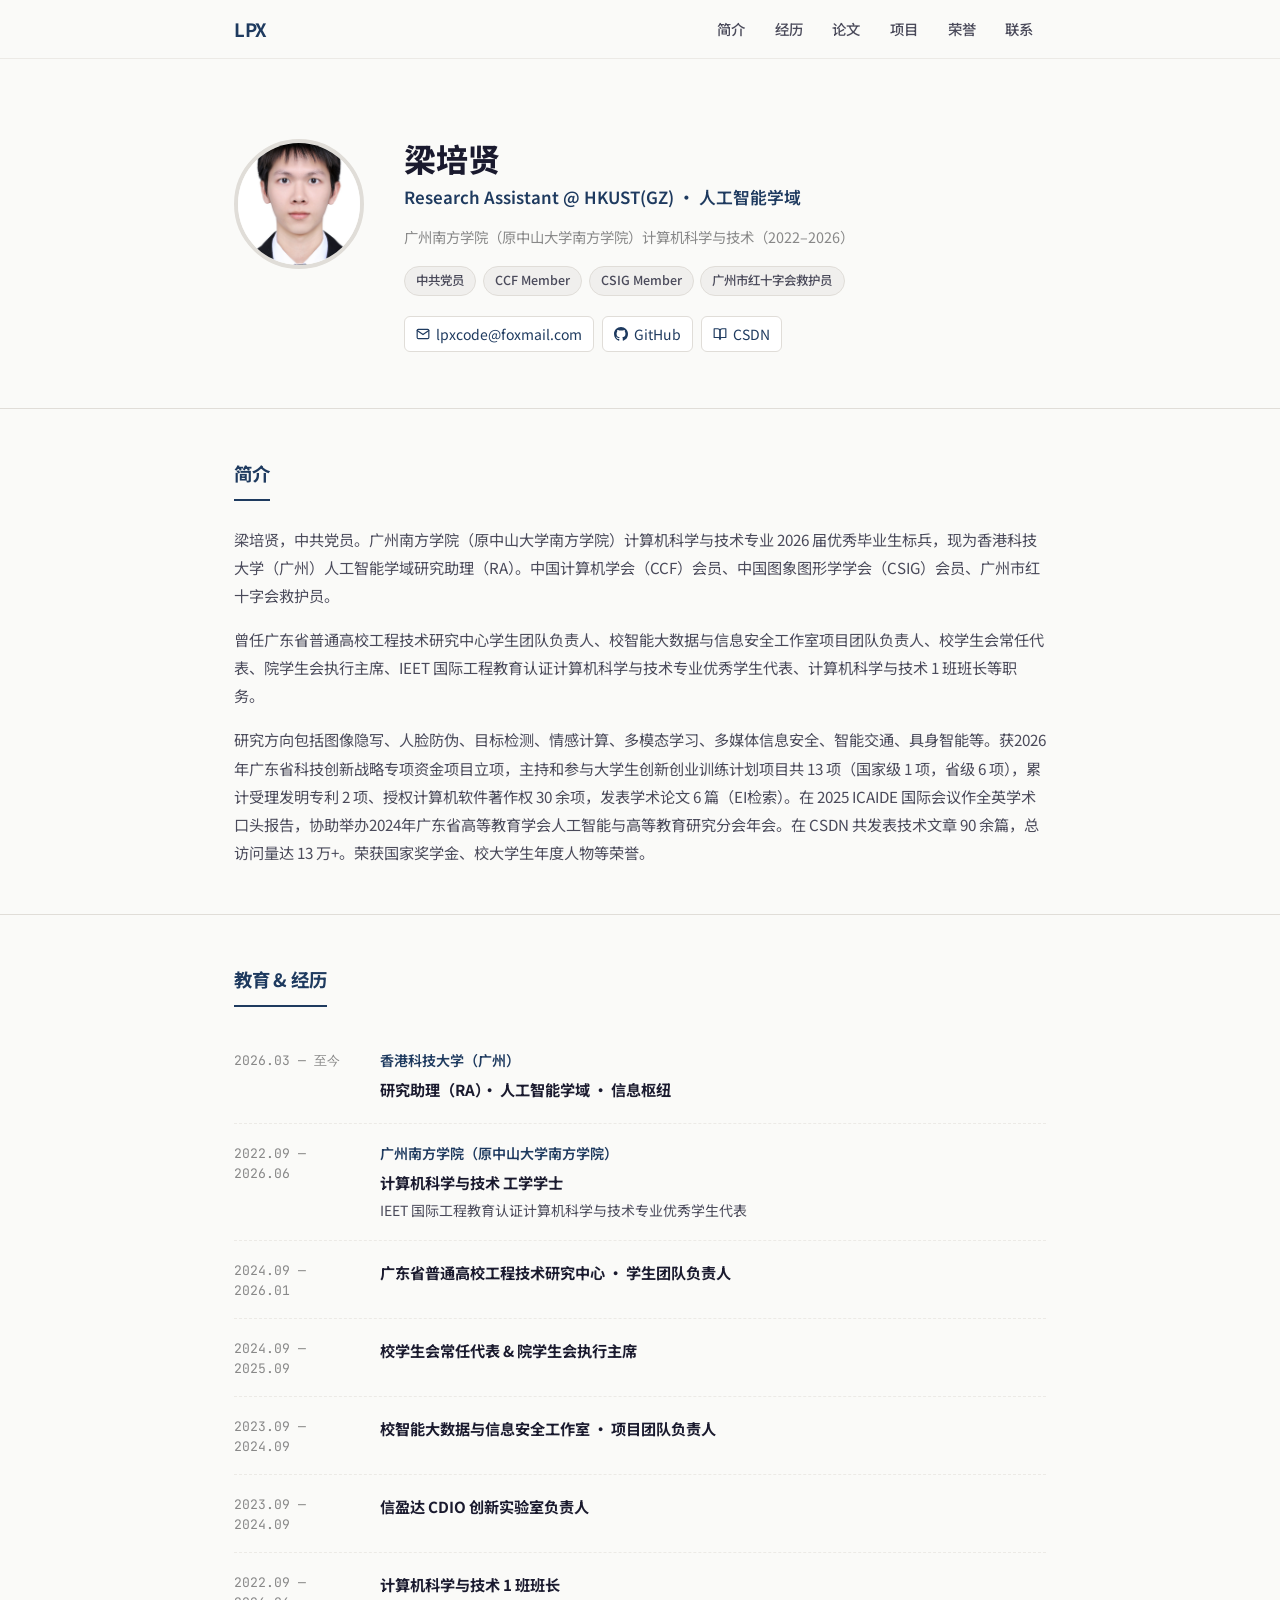
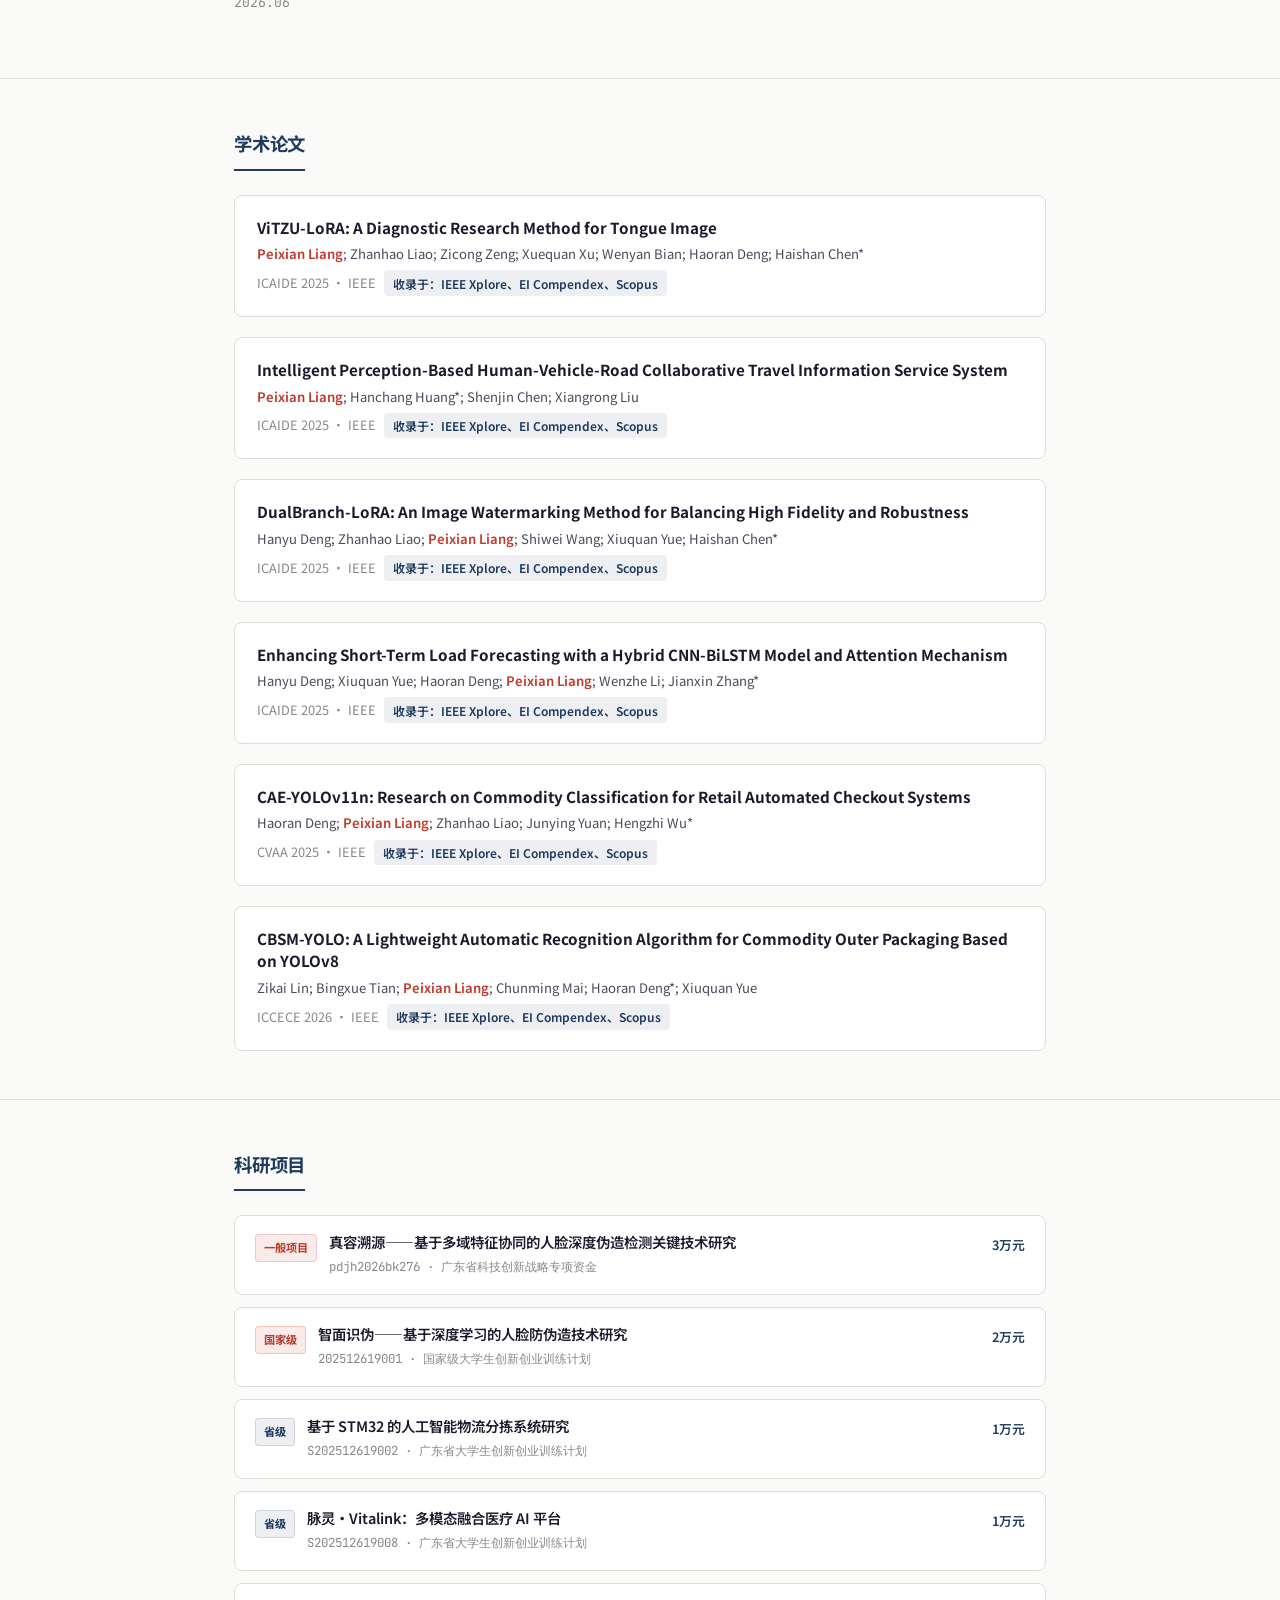
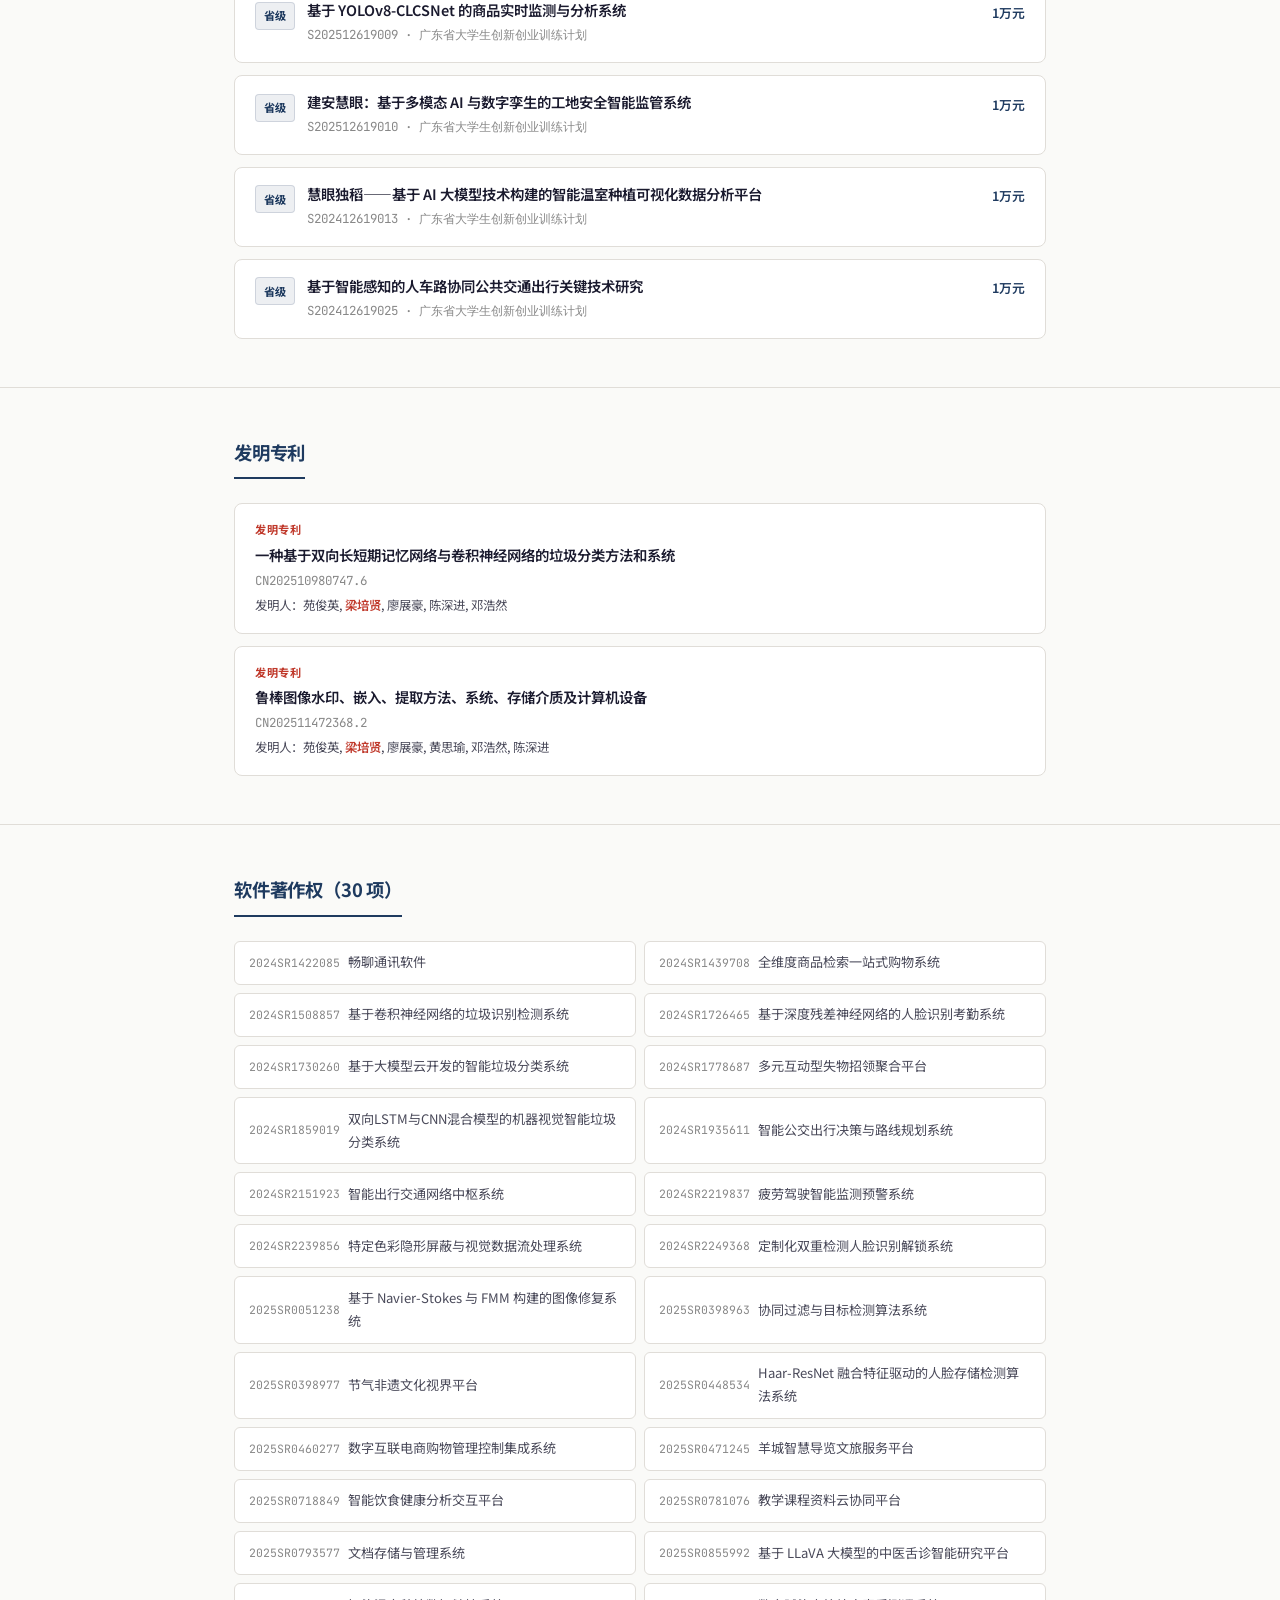
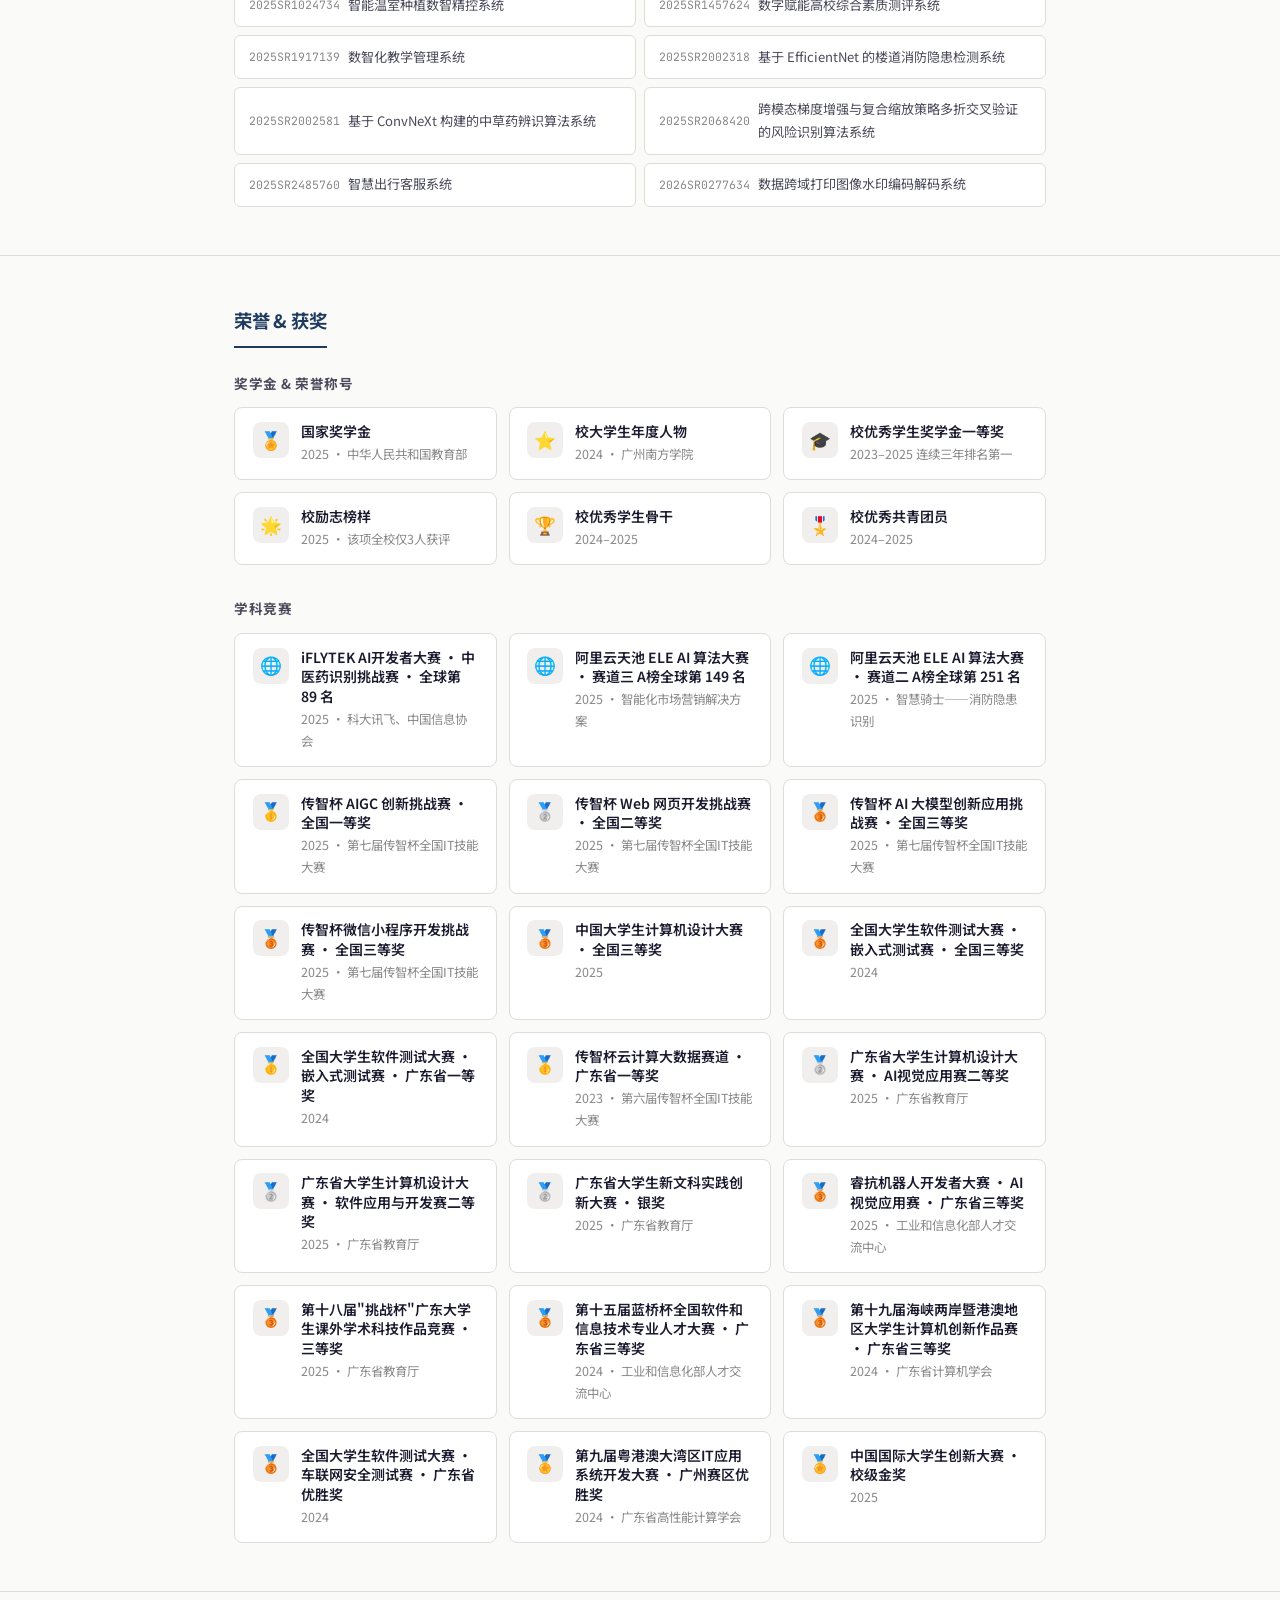
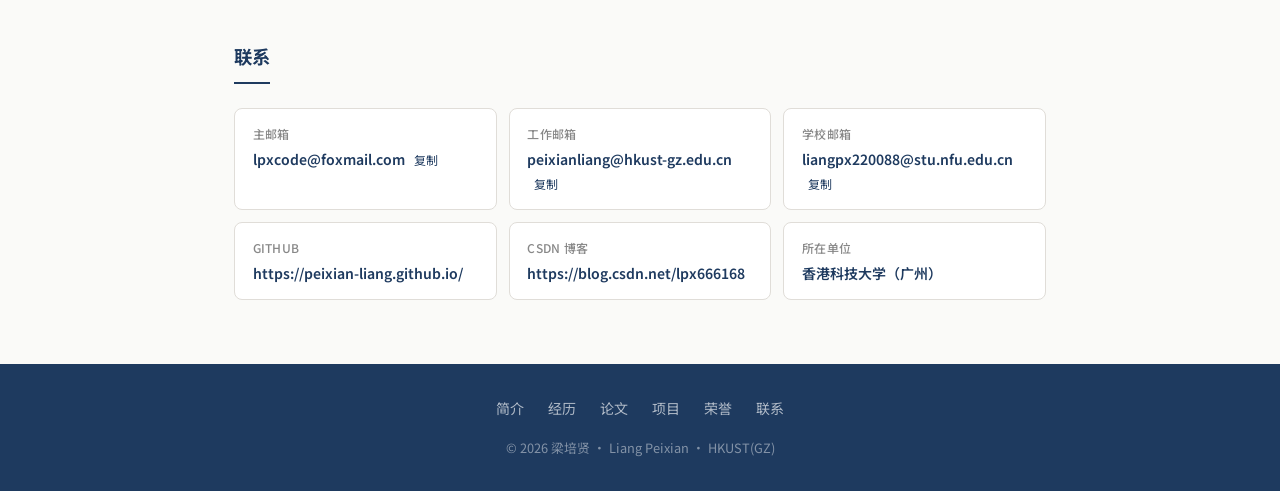
==== index.html @ 30da0b79 "update" ====
<!DOCTYPE html>
<html lang="zh-CN">
<head>
    <meta charset="UTF-8">
    <meta name="viewport" content="width=device-width, initial-scale=1.0">
    <title>梁培贤</title>
    <meta name="description" content="梁培贤的个人主页 - 香港科技大学（广州）研究助理，CCF & CSIG 会员，研究方向包括图像水印、人脸防伪等。">
    <meta name="author" content="梁培贤">

    <link rel="preconnect" href="https://fonts.googleapis.com">
    <link rel="preconnect" href="https://fonts.gstatic.com" crossorigin>
    <link href="https://fonts.googleapis.com/css2?family=JetBrains+Mono:wght@400;500&family=Noto+Sans+SC:wght@400;500;600;700;800&display=swap" rel="stylesheet">

    <link rel="stylesheet" href="css/simple.css">

    <link rel="icon" type="image/svg+xml" href="data:image/svg+xml,<svg xmlns='http://www.w3.org/2000/svg' viewBox='0 0 100 100'><text y='.9em' font-size='90'>📄</text></svg>">
</head>
<body>

    <!-- Navigation -->
    <nav class="nav">
        <div class="nav-inner">
            <a href="#" class="nav-logo">LPX</a>
            <div class="nav-links">
                <a href="#about">简介</a>
                <a href="#experience">经历</a>
                <a href="#publications">论文</a>
                <a href="#projects">项目</a>
                <a href="#awards">荣誉</a>
                <a href="#contact">联系</a>
            </div>
            <button class="nav-toggle" aria-label="菜单" type="button">
                <span></span><span></span><span></span>
            </button>
        </div>
    </nav>

    <!-- Header -->
    <header class="header">
        <div class="container">
            <div class="header-profile">
                <div class="header-avatar">
                    <img src="assets/images/avatar1.jpg" alt="梁培贤" class="avatar-img" onerror="this.style.display='none';this.nextElementSibling.style.display='flex';">
                    <div class="avatar-placeholder" style="display:none;">LPX</div>
                </div>
                <div class="header-info">
                    <h1>梁培贤</h1>
                    <p class="subtitle">Research Assistant @ HKUST(GZ) · 人工智能学域</p>
                    <p class="institution">广州南方学院（原中山大学南方学院）计算机科学与技术（2022–2026）</p>
                    <div class="header-tags">
                        <span class="tag">中共党员</span>
                        <span class="tag">CCF Member</span>
                        <span class="tag">CSIG Member</span>
                        <span class="tag">广州市红十字会救护员</span>
                    </div>
                    <div class="header-links">
                        <a href="mailto:lpxcode@foxmail.com" class="header-link">
                            <svg width="14" height="14" viewBox="0 0 24 24" fill="none" stroke="currentColor" stroke-width="2" stroke-linecap="round" stroke-linejoin="round"><path d="M4 4h16c1.1 0 2 .9 2 2v12c0 1.1-.9 2-2 2H4c-1.1 0-2-.9-2-2V6c0-1.1.9-2 2-2z"/><polyline points="22,6 12,13 2,6"/></svg>
                            lpxcode@foxmail.com
                        </a>
                        <a href="https://peixian-liang.github.io/" target="_blank" rel="noopener" class="header-link">
                            <svg width="14" height="14" viewBox="0 0 24 24" fill="currentColor"><path d="M12 0C5.37 0 0 5.37 0 12c0 5.31 3.435 9.795 8.205 11.385.6.105.825-.255.825-.57 0-.285-.015-1.23-.015-2.235-3.015.555-3.795-.735-4.035-1.41-.135-.345-.72-1.41-1.23-1.695-.42-.225-1.02-.78-.015-.795.945-.015 1.62.87 1.845 1.23 1.08 1.815 2.805 1.305 3.495.99.105-.78.42-1.305.765-1.605-2.67-.3-5.46-1.335-5.46-5.925 0-1.305.465-2.385 1.23-3.225-.12-.3-.54-1.53.12-3.18 0 0 1.005-.315 3.3 1.23.96-.27 1.98-.405 3-.405s2.04.135 3 .405c2.295-1.56 3.3-1.23 3.3-1.23.66 1.65.24 2.88.12 3.18.765.84 1.23 1.905 1.23 3.225 0 4.605-2.805 5.625-5.475 5.925.435.375.81 1.095.81 2.22 0 1.605-.015 2.895-.015 3.3 0 .315.225.69.825.57A12.02 12.02 0 0 0 24 12c0-6.63-5.37-12-12-12z"/></svg>
                            GitHub
                        </a>
                        <a href="https://blog.csdn.net/lpx666168" target="_blank" rel="noopener" class="header-link">
                            <svg width="14" height="14" viewBox="0 0 24 24" fill="none" stroke="currentColor" stroke-width="2" stroke-linecap="round" stroke-linejoin="round"><path d="M2 3h6a4 4 0 0 1 4 4v14a3 3 0 0 0-3-3H2z"/><path d="M22 3h-6a4 4 0 0 0-4 4v14a3 3 0 0 1 3-3h7z"/></svg>
                            CSDN
                        </a>
                    </div>
                </div>
            </div>
        </div>
    </header>

    <main>
        <!-- About -->
        <section class="section" id="about">
            <div class="container">
                <h2 class="section-title">简介</h2>
                <div class="about-text">
                    <p>
                        梁培贤，中共党员。广州南方学院（原中山大学南方学院）计算机科学与技术专业 2026 届优秀毕业生标兵，现为香港科技大学（广州）人工智能学域研究助理（RA）。中国计算机学会（CCF）会员、中国图象图形学学会（CSIG）会员、广州市红十字会救护员。
                    </p>
                    <p>
                        曾任广东省普通高校工程技术研究中心学生团队负责人、校智能大数据与信息安全工作室项目团队负责人、校学生会常任代表、院学生会执行主席、IEET 国际工程教育认证计算机科学与技术专业优秀学生代表、计算机科学与技术 1 班班长等职务。
                    </p>
                    <p>
                        研究方向包括图像隐写、人脸防伪、目标检测、情感计算、多模态学习、多媒体信息安全、智能交通、具身智能等。获2026年广东省科技创新战略专项资金项目立项，主持和参与大学生创新创业训练计划项目共 13 项（国家级 1 项，省级 6 项），累计受理发明专利 2 项、授权计算机软件著作权 30 余项，发表学术论文 6 篇（EI检索）。在 2025 ICAIDE 国际会议作全英学术口头报告，协助举办2024年广东省高等教育学会人工智能与高等教育研究分会年会。在 CSDN 共发表技术文章 90 余篇，总访问量达 13 万+。荣获国家奖学金、校大学生年度人物等荣誉。
                    </p>
                </div>
            </div>
        </section>

        <!-- Education & Experience -->
        <section class="section" id="experience">
            <div class="container">
                <h2 class="section-title">教育 & 经历</h2>
                <div class="exp-list">
                    <div class="exp-item">
                        <div class="exp-date">2026.03 — 至今</div>
                        <div>
                            <div class="exp-org">香港科技大学（广州）</div>
                            <div class="exp-title">研究助理（RA）· 人工智能学域 · 信息枢纽</div>
                        </div>
                    </div>
                    <div class="exp-item">
                        <div class="exp-date">2022.09 — 2026.06</div>
                        <div>
                            <div class="exp-org">广州南方学院（原中山大学南方学院）</div>
                            <div class="exp-title">计算机科学与技术 工学学士</div>
                            <div class="exp-desc">IEET 国际工程教育认证计算机科学与技术专业优秀学生代表</div>
                        </div>
                    </div>
                    <div class="exp-item">
                        <div class="exp-date">2024.09 — 2026.01</div>
                        <div>
                            <div class="exp-title">广东省普通高校工程技术研究中心 · 学生团队负责人</div>
                        </div>
                    </div>
                    <div class="exp-item">
                        <div class="exp-date">2024.09 — 2025.09</div>
                        <div>
                            <div class="exp-title">校学生会常任代表 &amp; 院学生会执行主席</div>
                        </div>
                    </div>
                    <div class="exp-item">
                        <div class="exp-date">2023.09 — 2024.09</div>
                        <div>
                            <div class="exp-title">校智能大数据与信息安全工作室 · 项目团队负责人</div>
                        </div>
                    </div>
                    <div class="exp-item">
                        <div class="exp-date">2023.09 — 2024.09</div>
                        <div>
                            <div class="exp-title">信盈达 CDIO 创新实验室负责人</div>
                        </div>
                    </div>
                    <div class="exp-item">
                        <div class="exp-date">2022.09 — 2026.06</div>
                        <div>
                            <div class="exp-title">计算机科学与技术 1 班班长</div>
                        </div>
                    </div>
                </div>
            </div>
        </section>

        <!-- Publications -->
        <section class="section" id="publications">
            <div class="container">
                <h2 class="section-title">学术论文</h2>
                <div class="pub-list">
                    <div class="pub-item">
                        <div class="pub-title">ViTZU-LoRA: A Diagnostic Research Method for Tongue Image</div>
                        <div class="pub-authors">
                            <span class="me">Peixian Liang</span>; Zhanhao Liao; Zicong Zeng; Xuequan Xu; Wenyan Bian; Haoran Deng; Haishan Chen*
                        </div>
                        <div class="pub-meta">
                            <span class="pub-conf">ICAIDE 2025 · IEEE</span>
                            <span class="pub-badge">收录于：IEEE Xplore、EI Compendex、Scopus</span>
                        </div>
                    </div>
                    <div class="pub-item">
                        <div class="pub-title">Intelligent Perception-Based Human-Vehicle-Road Collaborative Travel Information Service System</div>
                        <div class="pub-authors">
                            <span class="me">Peixian Liang</span>; Hanchang Huang*; Shenjin Chen; Xiangrong Liu
                        </div>
                        <div class="pub-meta">
                            <span class="pub-conf">ICAIDE 2025 · IEEE</span>
                            <span class="pub-badge">收录于：IEEE Xplore、EI Compendex、Scopus</span>
                        </div>
                    </div>
                    <div class="pub-item">
                        <div class="pub-title">DualBranch-LoRA: An Image Watermarking Method for Balancing High Fidelity and Robustness</div>
                        <div class="pub-authors">
                            Hanyu Deng; Zhanhao Liao; <span class="me">Peixian Liang</span>; Shiwei Wang; Xiuquan Yue; Haishan Chen*
                        </div>
                        <div class="pub-meta">
                            <span class="pub-conf">ICAIDE 2025 · IEEE</span>
                            <span class="pub-badge">收录于：IEEE Xplore、EI Compendex、Scopus</span>
                        </div>
                    </div>
                    <div class="pub-item">
                        <div class="pub-title">Enhancing Short-Term Load Forecasting with a Hybrid CNN-BiLSTM Model and Attention Mechanism</div>
                        <div class="pub-authors">
                            Hanyu Deng; Xiuquan Yue; Haoran Deng; <span class="me">Peixian Liang</span>; Wenzhe Li; Jianxin Zhang*
                        </div>
                        <div class="pub-meta">
                            <span class="pub-conf">ICAIDE 2025 · IEEE</span>
                            <span class="pub-badge">收录于：IEEE Xplore、EI Compendex、Scopus</span>
                        </div>
                    </div>
                    <div class="pub-item">
                        <div class="pub-title">CAE-YOLOv11n: Research on Commodity Classification for Retail Automated Checkout Systems</div>
                        <div class="pub-authors">
                            Haoran Deng; <span class="me">Peixian Liang</span>; Zhanhao Liao; Junying Yuan; Hengzhi Wu*
                        </div>
                        <div class="pub-meta">
                            <span class="pub-conf">CVAA 2025 · IEEE</span>
                            <span class="pub-badge">收录于：IEEE Xplore、EI Compendex、Scopus</span>
                        </div>
                    </div>
                    <div class="pub-item">
                        <div class="pub-title">CBSM-YOLO: A Lightweight Automatic Recognition Algorithm for Commodity Outer Packaging Based on YOLOv8</div>
                        <div class="pub-authors">
                            Zikai Lin; Bingxue Tian; <span class="me">Peixian Liang</span>; Chunming Mai; Haoran Deng*; Xiuquan Yue
                        </div>
                        <div class="pub-meta">
                            <span class="pub-conf">ICCECE 2026 · IEEE</span>
                            <span class="pub-badge">收录于：IEEE Xplore、EI Compendex、Scopus</span>
                        </div>
                    </div>
                </div>
            </div>
        </section>

        <!-- Projects -->
        <section class="section" id="projects">
            <div class="container">
                <h2 class="section-title">科研项目</h2>
                <div class="proj-list">
                    <div class="proj-item">
                        <span class="proj-level level-key">一般项目</span>
                        <div>
                            <div class="proj-name">真容溯源——基于多域特征协同的人脸深度伪造检测关键技术研究</div>
                            <div class="proj-id">pdjh2026bk276 · 广东省科技创新战略专项资金</div>
                        </div>
                        <div class="proj-funding">3万元</div>
                    </div>
                    <div class="proj-item">
                        <span class="proj-level level-key">国家级</span>
                        <div>
                            <div class="proj-name">智面识伪——基于深度学习的人脸防伪造技术研究</div>
                            <div class="proj-id">202512619001 · 国家级大学生创新创业训练计划</div>
                        </div>
                        <div class="proj-funding">2万元</div>
                    </div>
                    <div class="proj-item">
                        <span class="proj-level level-provincial">省级</span>
                        <div>
                            <div class="proj-name">基于 STM32 的人工智能物流分拣系统研究</div>
                            <div class="proj-id">S202512619002 · 广东省大学生创新创业训练计划</div>
                        </div>
                        <div class="proj-funding">1万元</div>
                    </div>
                    <div class="proj-item">
                        <span class="proj-level level-provincial">省级</span>
                        <div>
                            <div class="proj-name">脉灵・Vitalink：多模态融合医疗 AI 平台</div>
                            <div class="proj-id">S202512619008 · 广东省大学生创新创业训练计划</div>
                        </div>
                        <div class="proj-funding">1万元</div>
                    </div>
                    <div class="proj-item">
                        <span class="proj-level level-provincial">省级</span>
                        <div>
                            <div class="proj-name">基于 YOLOv8-CLCSNet 的商品实时监测与分析系统</div>
                            <div class="proj-id">S202512619009 · 广东省大学生创新创业训练计划</div>
                        </div>
                        <div class="proj-funding">1万元</div>
                    </div>
                    <div class="proj-item">
                        <span class="proj-level level-provincial">省级</span>
                        <div>
                            <div class="proj-name">建安慧眼：基于多模态 AI 与数字孪生的工地安全智能监管系统</div>
                            <div class="proj-id">S202512619010 · 广东省大学生创新创业训练计划</div>
                        </div>
                        <div class="proj-funding">1万元</div>
                    </div>
                    <div class="proj-item">
                        <span class="proj-level level-provincial">省级</span>
                        <div>
                            <div class="proj-name">慧眼独稻——基于 AI 大模型技术构建的智能温室种植可视化数据分析平台</div>
                            <div class="proj-id">S202412619013 · 广东省大学生创新创业训练计划</div>
                        </div>
                        <div class="proj-funding">1万元</div>
                    </div>
                    <div class="proj-item">
                        <span class="proj-level level-provincial">省级</span>
                        <div>
                            <div class="proj-name">基于智能感知的人车路协同公共交通出行关键技术研究</div>
                            <div class="proj-id">S202412619025 · 广东省大学生创新创业训练计划</div>
                        </div>
                        <div class="proj-funding">1万元</div>
                    </div>
                </div>
            </div>
        </section>

        <!-- Patents -->
        <section class="section" id="patents">
            <div class="container">
                <h2 class="section-title">发明专利</h2>
                <div class="patent-list">
                    <div class="patent-item">
                        <div class="patent-type">发明专利</div>
                        <div class="patent-name">一种基于双向长短期记忆网络与卷积神经网络的垃圾分类方法和系统</div>
                        <div class="patent-num">CN202510980747.6</div>
                        <div class="patent-authors">发明人：苑俊英, <span class="author-self">梁培贤</span>, 廖展豪, 陈深进, 邓浩然</div>
                    </div>
                    <div class="patent-item">
                        <div class="patent-type">发明专利</div>
                        <div class="patent-name">鲁棒图像水印、嵌入、提取方法、系统、存储介质及计算机设备</div>
                        <div class="patent-num">CN202511472368.2</div>
                        <div class="patent-authors">发明人：苑俊英, <span class="author-self">梁培贤</span>, 廖展豪, 黄思瑜, 邓浩然, 陈深进</div>
                    </div>
                </div>
            </div>
        </section>

        <!-- Software Copyrights -->
        <section class="section" id="softwares">
            <div class="container">
                <h2 class="section-title">软件著作权（30 项）</h2>
                <div class="soft-list">
                    <div class="soft-item"><span class="soft-num">2024SR1422085</span>畅聊通讯软件</div>
                    <div class="soft-item"><span class="soft-num">2024SR1439708</span>全维度商品检索一站式购物系统</div>
                    <div class="soft-item"><span class="soft-num">2024SR1508857</span>基于卷积神经网络的垃圾识别检测系统</div>
                    <div class="soft-item"><span class="soft-num">2024SR1726465</span>基于深度残差神经网络的人脸识别考勤系统</div>
                    <div class="soft-item"><span class="soft-num">2024SR1730260</span>基于大模型云开发的智能垃圾分类系统</div>
                    <div class="soft-item"><span class="soft-num">2024SR1778687</span>多元互动型失物招领聚合平台</div>
                    <div class="soft-item"><span class="soft-num">2024SR1859019</span>双向LSTM与CNN混合模型的机器视觉智能垃圾分类系统</div>
                    <div class="soft-item"><span class="soft-num">2024SR1935611</span>智能公交出行决策与路线规划系统</div>
                    <div class="soft-item"><span class="soft-num">2024SR2151923</span>智能出行交通网络中枢系统</div>
                    <div class="soft-item"><span class="soft-num">2024SR2219837</span>疲劳驾驶智能监测预警系统</div>
                    <div class="soft-item"><span class="soft-num">2024SR2239856</span>特定色彩隐形屏蔽与视觉数据流处理系统</div>
                    <div class="soft-item"><span class="soft-num">2024SR2249368</span>定制化双重检测人脸识别解锁系统</div>
                    <div class="soft-item"><span class="soft-num">2025SR0051238</span>基于 Navier-Stokes 与 FMM 构建的图像修复系统</div>
                    <div class="soft-item"><span class="soft-num">2025SR0398963</span>协同过滤与目标检测算法系统</div>
                    <div class="soft-item"><span class="soft-num">2025SR0398977</span>节气非遗文化视界平台</div>
                    <div class="soft-item"><span class="soft-num">2025SR0448534</span>Haar-ResNet 融合特征驱动的人脸存储检测算法系统</div>
                    <div class="soft-item"><span class="soft-num">2025SR0460277</span>数字互联电商购物管理控制集成系统</div>
                    <div class="soft-item"><span class="soft-num">2025SR0471245</span>羊城智慧导览文旅服务平台</div>
                    <div class="soft-item"><span class="soft-num">2025SR0718849</span>智能饮食健康分析交互平台</div>
                    <div class="soft-item"><span class="soft-num">2025SR0781076</span>教学课程资料云协同平台</div>
                    <div class="soft-item"><span class="soft-num">2025SR0793577</span>文档存储与管理系统</div>
                    <div class="soft-item"><span class="soft-num">2025SR0855992</span>基于 LLaVA 大模型的中医舌诊智能研究平台</div>
                    <div class="soft-item"><span class="soft-num">2025SR1024734</span>智能温室种植数智精控系统</div>
                    <div class="soft-item"><span class="soft-num">2025SR1457624</span>数字赋能高校综合素质测评系统</div>
                    <div class="soft-item"><span class="soft-num">2025SR1917139</span>数智化教学管理系统</div>
                    <div class="soft-item"><span class="soft-num">2025SR2002318</span>基于 EfficientNet 的楼道消防隐患检测系统</div>
                    <div class="soft-item"><span class="soft-num">2025SR2002581</span>基于 ConvNeXt 构建的中草药辨识算法系统</div>
                    <div class="soft-item"><span class="soft-num">2025SR2068420</span>跨模态梯度增强与复合缩放策略多折交叉验证的风险识别算法系统</div>
                    <div class="soft-item"><span class="soft-num">2025SR2485760</span>智慧出行客服系统</div>
                    <div class="soft-item"><span class="soft-num">2026SR0277634</span>数据跨域打印图像水印编码解码系统</div>
                </div>
            </div>
        </section>

        <!-- Awards -->
        <section class="section" id="awards">
            <div class="container">
                <h2 class="section-title">荣誉 &amp; 获奖</h2>

                <!-- Scholarships -->
                <div style="margin-bottom: 2rem;">
                    <div style="font-size: 0.85rem; font-weight: 700; color: var(--text-secondary); margin-bottom: 0.75rem; text-transform: uppercase; letter-spacing: 0.5px;">奖学金 &amp; 荣誉称号</div>
                    <div class="awards-grid">
                        <div class="award-item">
                            <div class="award-icon">🏅</div>
                            <div>
                                <div class="award-name">国家奖学金</div>
                                <div class="award-org">2025 · 中华人民共和国教育部</div>
                            </div>
                        </div>
                        <div class="award-item">
                            <div class="award-icon">⭐</div>
                            <div>
                                <div class="award-name">校大学生年度人物</div>
                                <div class="award-org">2024 · 广州南方学院</div>
                            </div>
                        </div>
                        <div class="award-item">
                            <div class="award-icon">🎓</div>
                            <div>
                                <div class="award-name">校优秀学生奖学金一等奖</div>
                                <div class="award-org">2023–2025 连续三年排名第一</div>
                            </div>
                        </div>
                        <div class="award-item">
                            <div class="award-icon">🌟</div>
                            <div>
                                <div class="award-name">校励志榜样</div>
                                <div class="award-org">2025 · 该项全校仅3人获评</div>
                            </div>
                        </div>
                        <div class="award-item">
                            <div class="award-icon">🏆</div>
                            <div>
                                <div class="award-name">校优秀学生骨干</div>
                                <div class="award-org">2024–2025</div>
                            </div>
                        </div>
                        <div class="award-item">
                            <div class="award-icon">🎖️</div>
                            <div>
                                <div class="award-name">校优秀共青团员</div>
                                <div class="award-org">2024–2025</div>
                            </div>
                        </div>
                    </div>
                </div>

                <!-- Competition Awards -->
                <div>
                    <div style="font-size: 0.85rem; font-weight: 700; color: var(--text-secondary); margin-bottom: 0.75rem; text-transform: uppercase; letter-spacing: 0.5px;">学科竞赛</div>
                    <div class="awards-grid">
                        <!-- 全球 / 国际 -->
                        <div class="award-item">
                            <div class="award-icon">🌐</div>
                            <div>
                                <div class="award-name">iFLYTEK AI开发者大赛 · 中医药识别挑战赛 · 全球第 89 名</div>
                                <div class="award-org">2025 · 科大讯飞、中国信息协会</div>
                            </div>
                        </div>
                        <div class="award-item">
                            <div class="award-icon">🌐</div>
                            <div>
                                <div class="award-name">阿里云天池 ELE AI 算法大赛 · 赛道三 A榜全球第 149 名</div>
                                <div class="award-org">2025 · 智能化市场营销解决方案</div>
                            </div>
                        </div>
                        <div class="award-item">
                            <div class="award-icon">🌐</div>
                            <div>
                                <div class="award-name">阿里云天池 ELE AI 算法大赛 · 赛道二 A榜全球第 251 名</div>
                                <div class="award-org">2025 · 智慧骑士——消防隐患识别</div>
                            </div>
                        </div>
                        <!-- 全国 -->
                        <div class="award-item">
                            <div class="award-icon">🥇</div>
                            <div>
                                <div class="award-name">传智杯 AIGC 创新挑战赛 · 全国一等奖</div>
                                <div class="award-org">2025 · 第七届传智杯全国IT技能大赛</div>
                            </div>
                        </div>
                        <div class="award-item">
                            <div class="award-icon">🥈</div>
                            <div>
                                <div class="award-name">传智杯 Web 网页开发挑战赛 · 全国二等奖</div>
                                <div class="award-org">2025 · 第七届传智杯全国IT技能大赛</div>
                            </div>
                        </div>
                        <div class="award-item">
                            <div class="award-icon">🥉</div>
                            <div>
                                <div class="award-name">传智杯 AI 大模型创新应用挑战赛 · 全国三等奖</div>
                                <div class="award-org">2025 · 第七届传智杯全国IT技能大赛</div>
                            </div>
                        </div>
                        <div class="award-item">
                            <div class="award-icon">🥉</div>
                            <div>
                                <div class="award-name">传智杯微信小程序开发挑战赛 · 全国三等奖</div>
                                <div class="award-org">2025 · 第七届传智杯全国IT技能大赛</div>
                            </div>
                        </div>
                        <div class="award-item">
                            <div class="award-icon">🥉</div>
                            <div>
                                <div class="award-name">中国大学生计算机设计大赛 · 全国三等奖</div>
                                <div class="award-org">2025</div>
                            </div>
                        </div>
                        <div class="award-item">
                            <div class="award-icon">🥉</div>
                            <div>
                                <div class="award-name">全国大学生软件测试大赛 · 嵌入式测试赛 · 全国三等奖</div>
                                <div class="award-org">2024</div>
                            </div>
                        </div>
                        <!-- 广东省 -->
                        <div class="award-item">
                            <div class="award-icon">🥇</div>
                            <div>
                                <div class="award-name">全国大学生软件测试大赛 · 嵌入式测试赛 · 广东省一等奖</div>
                                <div class="award-org">2024</div>
                            </div>
                        </div>
                        <div class="award-item">
                            <div class="award-icon">🥇</div>
                            <div>
                                <div class="award-name">传智杯云计算大数据赛道 · 广东省一等奖</div>
                                <div class="award-org">2023 · 第六届传智杯全国IT技能大赛</div>
                            </div>
                        </div>
                        <div class="award-item">
                            <div class="award-icon">🥈</div>
                            <div>
                                <div class="award-name">广东省大学生计算机设计大赛 · AI视觉应用赛二等奖</div>
                                <div class="award-org">2025 · 广东省教育厅</div>
                            </div>
                        </div>
                        <div class="award-item">
                            <div class="award-icon">🥈</div>
                            <div>
                                <div class="award-name">广东省大学生计算机设计大赛 · 软件应用与开发赛二等奖</div>
                                <div class="award-org">2025 · 广东省教育厅</div>
                            </div>
                        </div>
                        <div class="award-item">
                            <div class="award-icon">🥈</div>
                            <div>
                                <div class="award-name">广东省大学生新文科实践创新大赛 · 银奖</div>
                                <div class="award-org">2025 · 广东省教育厅</div>
                            </div>
                        </div>
                        <div class="award-item">
                            <div class="award-icon">🥉</div>
                            <div>
                                <div class="award-name">睿抗机器人开发者大赛 · AI视觉应用赛 · 广东省三等奖</div>
                                <div class="award-org">2025 · 工业和信息化部人才交流中心</div>
                            </div>
                        </div>
                        <div class="award-item">
                            <div class="award-icon">🥉</div>
                            <div>
                                <div class="award-name">第十八届"挑战杯"广东大学生课外学术科技作品竞赛 · 三等奖</div>
                                <div class="award-org">2025 · 广东省教育厅</div>
                            </div>
                        </div>
                        
                        <div class="award-item">
                            <div class="award-icon">🥉</div>
                            <div>
                                <div class="award-name">第十五届蓝桥杯全国软件和信息技术专业人才大赛 · 广东省三等奖</div>
                                <div class="award-org">2024 · 工业和信息化部人才交流中心</div>
                            </div>
                        </div>
                        <div class="award-item">
                            <div class="award-icon">🥉</div>
                            <div>
                                <div class="award-name">第十九届海峡两岸暨港澳地区大学生计算机创新作品赛 · 广东省三等奖</div>
                                <div class="award-org">2024 · 广东省计算机学会</div>
                            </div>
                        </div>
                        <div class="award-item">
                            <div class="award-icon">🥉</div>
                            <div>
                                <div class="award-name">全国大学生软件测试大赛 · 车联网安全测试赛 · 广东省优胜奖</div>
                                <div class="award-org">2024</div>
                            </div>
                        </div>
                        <div class="award-item">
                            <div class="award-icon">🏅</div>
                            <div>
                                <div class="award-name">第九届粤港澳大湾区IT应用系统开发大赛 · 广州赛区优胜奖</div>
                                <div class="award-org">2024 · 广东省高性能计算学会</div>
                            </div>
                        </div>
                        <div class="award-item">
                            <div class="award-icon">🏅</div>
                            <div>
                                <div class="award-name">中国国际大学生创新大赛 · 校级金奖</div>
                                <div class="award-org">2025</div>
                            </div>
                        </div>
                    </div>
                </div>
            </div>
        </section>

        <!-- Contact -->
        <section class="section" id="contact">
            <div class="container">
                <h2 class="section-title">联系</h2>
                <div class="contact-grid">
                    <div class="contact-item">
                        <div class="contact-label">主邮箱</div>
                        <div class="contact-value">
                            <a href="mailto:lpxcode@foxmail.com">lpxcode@foxmail.com</a>
                            <button class="copy-btn" onclick="copyEmail('lpxcode@foxmail.com')" type="button" style="background:none;border:none;cursor:pointer;color:var(--primary);font-size:0.75rem;margin-left:0.4rem;font-family:var(--font-sans);">复制</button>
                        </div>
                    </div>
                    <div class="contact-item">
                        <div class="contact-label">工作邮箱</div>
                        <div class="contact-value">
                            <a href="mailto:peixianliang@hkust-gz.edu.cn">peixianliang@hkust-gz.edu.cn</a>
                            <button class="copy-btn" onclick="copyEmail('peixianliang@hkust-gz.edu.cn')" type="button" style="background:none;border:none;cursor:pointer;color:var(--primary);font-size:0.75rem;margin-left:0.4rem;font-family:var(--font-sans);">复制</button>
                        </div>
                    </div>
                    <div class="contact-item">
                        <div class="contact-label">学校邮箱</div>
                        <div class="contact-value">
                            <a href="mailto:liangpx220088@stu.nfu.edu.cn">liangpx220088@stu.nfu.edu.cn</a>
                            <button class="copy-btn" onclick="copyEmail('liangpx220088@stu.nfu.edu.cn')" type="button" style="background:none;border:none;cursor:pointer;color:var(--primary);font-size:0.75rem;margin-left:0.4rem;font-family:var(--font-sans);">复制</button>
                        </div>
                    </div>
                    <div class="contact-item">
                        <div class="contact-label">GitHub</div>
                        <div class="contact-value">
                            <a href="https://peixian-liang.github.io/" target="_blank" rel="noopener">https://peixian-liang.github.io/</a>
                        </div>
                    </div>
                    <div class="contact-item">
                        <div class="contact-label">CSDN 博客</div>
                        <div class="contact-value">
                            <a href="https://blog.csdn.net/lpx666168" target="_blank" rel="noopener">https://blog.csdn.net/lpx666168</a>
                        </div>
                    </div>
                    <div class="contact-item">
                        <div class="contact-label">所在单位</div>
                        <div class="contact-value">香港科技大学（广州）</div>
                    </div>
                </div>
            </div>
        </section>
    </main>

    <!-- Footer -->
    <footer class="footer">
        <div class="footer-inner">
            <div class="footer-links">
                <a href="#about">简介</a>
                <a href="#experience">经历</a>
                <a href="#publications">论文</a>
                <a href="#projects">项目</a>
                <a href="#awards">荣誉</a>
                <a href="#contact">联系</a>
            </div>
            <p class="footer-text">
                &copy; 2026 梁培贤 · Liang Peixian · HKUST(GZ)
            </p>
        </div>
    </footer>

    <!-- Scroll to Top -->
    <button class="scroll-top" aria-label="回到顶部" type="button">
        <svg width="18" height="18" viewBox="0 0 24 24" fill="none" stroke="currentColor" stroke-width="2.5" stroke-linecap="round" stroke-linejoin="round"><polyline points="18 15 12 9 6 15"/></svg>
    </button>

    <script src="js/simple.js"></script>
</body>
</html>
---- css/simple.css ----
/* ================================================
   简洁版个人主页样式
   Simple & Clean Academic Portfolio Style
   ================================================ */

/* === Variables === */
:root {
    --bg: #fafaf8;
    --bg-alt: #f0efed;
    --bg-card: #ffffff;
    --primary: #1e3a5f;
    --primary-light: #2a5080;
    --accent: #c0392b;
    --text: #1a1a2e;
    --text-secondary: #4a4a5a;
    --text-muted: #888;
    --border: #e0ddd8;
    --border-light: #eceae6;
    --shadow: 0 2px 8px rgba(0, 0, 0, 0.06);
    --shadow-hover: 0 4px 16px rgba(0, 0, 0, 0.10);
    --radius: 8px;
    --radius-lg: 14px;
    --font-sans: 'LXGW WenKai', 'PingFang SC', 'Microsoft YaHei', 'Noto Sans SC', -apple-system, BlinkMacSystemFont, sans-serif;
    --font-mono: 'JetBrains Mono', 'Fira Code', 'Consolas', monospace;
}

/* === Reset === */
*, *::before, *::after {
    margin: 0;
    padding: 0;
    box-sizing: border-box;
}

html {
    scroll-behavior: smooth;
    scrollbar-width: thin;
    scrollbar-color: var(--primary) var(--bg-alt);
}
html::-webkit-scrollbar { width: 6px; }
html::-webkit-scrollbar-track { background: var(--bg-alt); }
html::-webkit-scrollbar-thumb { background: var(--primary); border-radius: 3px; }

body {
    font-family: var(--font-sans);
    background: var(--bg);
    color: var(--text);
    line-height: 1.75;
    font-size: 16px;
}

a {
    color: var(--primary);
    text-decoration: none;
    transition: color 0.2s;
}
a:hover { color: var(--accent); }

img { max-width: 100%; display: block; }

ul, ol { list-style: none; }

/* === Layout === */
.container {
    max-width: 860px;
    margin: 0 auto;
    padding: 0 1.5rem;
}

/* === Navigation === */
.nav {
    position: sticky;
    top: 0;
    z-index: 100;
    background: rgba(250, 250, 248, 0.92);
    backdrop-filter: blur(12px);
    -webkit-backdrop-filter: blur(12px);
    border-bottom: 1px solid var(--border-light);
}

.nav-inner {
    max-width: 860px;
    margin: 0 auto;
    padding: 0 1.5rem;
    height: 58px;
    display: flex;
    align-items: center;
    justify-content: space-between;
}

.nav-logo {
    font-size: 1.15rem;
    font-weight: 700;
    color: var(--primary);
    letter-spacing: -0.3px;
}

.nav-links {
    display: flex;
    gap: 0.25rem;
}

.nav-links a {
    color: var(--text-secondary);
    font-size: 0.9rem;
    font-weight: 500;
    padding: 0.4rem 0.8rem;
    border-radius: 6px;
    transition: all 0.2s;
}

.nav-links a:hover {
    color: var(--primary);
    background: var(--bg-alt);
}

.nav-links a.active {
    color: var(--primary);
    background: var(--bg-alt);
}

.nav-toggle { display: none; }

/* === Header / Hero === */
.header {
    padding: 5rem 0 3.5rem;
    border-bottom: 1px solid var(--border);
}

.header-profile {
    display: flex;
    gap: 2.5rem;
    align-items: flex-start;
}

.header-avatar {
    flex-shrink: 0;
}

.avatar-img {
    width: 130px;
    height: 130px;
    border-radius: 50%;
    object-fit: cover;
    border: 4px solid var(--border);
    background: var(--bg-alt);
}

.avatar-placeholder {
    width: 130px;
    height: 130px;
    border-radius: 50%;
    background: var(--primary);
    color: #fff;
    display: flex;
    align-items: center;
    justify-content: center;
    font-size: 2.5rem;
    font-weight: 700;
    letter-spacing: 2px;
}

.header-info h1 {
    font-size: 2rem;
    font-weight: 800;
    color: var(--text);
    line-height: 1.2;
    margin-bottom: 0.35rem;
}

.header-info .subtitle {
    font-size: 1.05rem;
    color: var(--primary);
    font-weight: 600;
    margin-bottom: 0.75rem;
}

.header-info .institution {
    font-size: 0.9rem;
    color: var(--text-muted);
    margin-bottom: 1rem;
}

.header-tags {
    display: flex;
    flex-wrap: wrap;
    gap: 0.4rem;
    margin-bottom: 1.25rem;
}

.tag {
    padding: 0.2rem 0.7rem;
    border-radius: 50px;
    font-size: 0.78rem;
    font-weight: 500;
    background: var(--bg-alt);
    color: var(--text-secondary);
    border: 1px solid var(--border);
}

.header-links {
    display: flex;
    flex-wrap: wrap;
    gap: 0.5rem;
    align-items: center;
}

.header-link {
    display: inline-flex;
    align-items: center;
    gap: 0.35rem;
    font-size: 0.875rem;
    color: var(--primary);
    padding: 0.3rem 0.7rem;
    border-radius: 6px;
    border: 1px solid var(--border);
    background: var(--bg-card);
    transition: all 0.2s;
    white-space: nowrap;
}

.header-link:hover {
    border-color: var(--primary);
    background: var(--primary);
    color: #fff;
}

/* === Section === */
.section {
    padding: 3rem 0;
    border-bottom: 1px solid var(--border);
}

.section:last-child { border-bottom: none; }

.section-title {
    font-size: 1.15rem;
    font-weight: 700;
    color: var(--primary);
    margin-bottom: 1.5rem;
    padding-bottom: 0.6rem;
    border-bottom: 2px solid var(--primary);
    display: inline-block;
    letter-spacing: -0.2px;
}

/* === About Text === */
.about-text {
    font-size: 0.95rem;
    color: var(--text-secondary);
    line-height: 1.85;
}

.about-text p + p { margin-top: 1rem; }

/* === Education & Experience Timeline === */
.exp-list { display: flex; flex-direction: column; gap: 0; }

.exp-item {
    display: grid;
    grid-template-columns: 130px 1fr;
    gap: 1rem;
    padding: 1.1rem 0;
    border-bottom: 1px dashed var(--border-light);
}

.exp-item:last-child { border-bottom: none; }

.exp-date {
    font-size: 0.82rem;
    color: var(--text-muted);
    font-family: var(--font-mono);
    padding-top: 0.15rem;
    line-height: 1.5;
}

.exp-title {
    font-size: 0.95rem;
    font-weight: 700;
    color: var(--text);
    margin-bottom: 0.15rem;
}

.exp-org {
    font-size: 0.88rem;
    color: var(--primary);
    font-weight: 600;
    margin-bottom: 0.2rem;
}

.exp-desc {
    font-size: 0.875rem;
    color: var(--text-secondary);
}

/* === Skills === */
.skills-grid {
    display: grid;
    grid-template-columns: repeat(auto-fit, minmax(200px, 1fr));
    gap: 1rem;
}

.skill-group h3 {
    font-size: 0.88rem;
    font-weight: 700;
    color: var(--text);
    margin-bottom: 0.5rem;
}

.skill-tags {
    display: flex;
    flex-wrap: wrap;
    gap: 0.35rem;
}

.skill-tag {
    padding: 0.2rem 0.65rem;
    background: var(--bg-card);
    border: 1px solid var(--border);
    border-radius: 5px;
    font-size: 0.8rem;
    color: var(--text-secondary);
    transition: all 0.2s;
}

.skill-tag:hover {
    border-color: var(--primary);
    color: var(--primary);
    background: var(--bg-alt);
}

/* === Publications === */
.pub-list { display: flex; flex-direction: column; gap: 1.25rem; }

.pub-item {
    background: var(--bg-card);
    border: 1px solid var(--border);
    border-radius: var(--radius);
    padding: 1.25rem 1.4rem;
    transition: all 0.2s;
}

.pub-item:hover {
    box-shadow: var(--shadow-hover);
    border-color: var(--primary-light);
}

.pub-title {
    font-size: 0.95rem;
    font-weight: 700;
    color: var(--text);
    line-height: 1.45;
    margin-bottom: 0.4rem;
}

.pub-authors {
    font-size: 0.82rem;
    color: var(--text-secondary);
    margin-bottom: 0.4rem;
    line-height: 1.5;
}

.pub-authors .me {
    color: var(--accent);
    font-weight: 600;
}

.pub-meta {
    display: flex;
    flex-wrap: wrap;
    gap: 0.5rem;
    align-items: center;
}

.pub-conf {
    font-size: 0.8rem;
    color: var(--text-muted);
}

.pub-badge {
    padding: 0.15rem 0.55rem;
    background: rgba(30, 58, 95, 0.08);
    color: var(--primary);
    border-radius: 4px;
    font-size: 0.75rem;
    font-weight: 600;
}

/* === Projects === */
.proj-list { display: flex; flex-direction: column; gap: 0.75rem; }

.proj-item {
    background: var(--bg-card);
    border: 1px solid var(--border);
    border-radius: var(--radius);
    padding: 1rem 1.25rem;
    display: grid;
    grid-template-columns: auto 1fr auto;
    gap: 0.75rem;
    align-items: start;
    transition: all 0.2s;
}

.proj-item:hover {
    box-shadow: var(--shadow-hover);
    border-color: var(--primary-light);
}

.proj-level {
    font-size: 0.7rem;
    font-weight: 700;
    padding: 0.2rem 0.5rem;
    border-radius: 4px;
    white-space: nowrap;
    margin-top: 0.1rem;
}

.level-key {
    background: rgba(192, 57, 43, 0.1);
    color: var(--accent);
    border: 1px solid rgba(192, 57, 43, 0.2);
}

.level-provincial {
    background: rgba(30, 58, 95, 0.08);
    color: var(--primary);
    border: 1px solid rgba(30, 58, 95, 0.15);
}

.proj-name {
    font-size: 0.9rem;
    font-weight: 600;
    color: var(--text);
    line-height: 1.45;
    margin-bottom: 0.2rem;
}

.proj-id {
    font-size: 0.78rem;
    color: var(--text-muted);
    font-family: var(--font-mono);
}

.proj-funding {
    font-size: 0.8rem;
    color: var(--primary);
    font-weight: 600;
    white-space: nowrap;
    margin-top: 0.1rem;
}

/* === Patents === */
.patent-list { display: flex; flex-direction: column; gap: 0.75rem; }

.patent-item {
    background: var(--bg-card);
    border: 1px solid var(--border);
    border-radius: var(--radius);
    padding: 1rem 1.25rem;
    transition: all 0.2s;
}

.patent-item:hover {
    box-shadow: var(--shadow-hover);
    border-color: var(--primary-light);
}

.patent-type {
    font-size: 0.7rem;
    font-weight: 700;
    color: var(--accent);
    text-transform: uppercase;
    letter-spacing: 0.5px;
    margin-bottom: 0.3rem;
}

.patent-name {
    font-size: 0.9rem;
    font-weight: 600;
    color: var(--text);
    margin-bottom: 0.25rem;
    line-height: 1.45;
}

.patent-num {
    font-size: 0.78rem;
    color: var(--text-muted);
    font-family: var(--font-mono);
}

.patent-authors {
    font-size: 0.78rem;
    color: var(--text-secondary);
    margin-top: 0.2rem;
}

.author-self {
    color: var(--accent);
    font-weight: 600;
}

/* === Softwares === */
.soft-list {
    display: grid;
    grid-template-columns: repeat(auto-fill, minmax(320px, 1fr));
    gap: 0.5rem;
}

.soft-item {
    background: var(--bg-card);
    border: 1px solid var(--border);
    border-radius: 6px;
    padding: 0.6rem 0.9rem;
    font-size: 0.82rem;
    color: var(--text-secondary);
    display: flex;
    align-items: center;
    gap: 0.5rem;
    transition: all 0.2s;
}

.soft-item:hover {
    border-color: var(--primary-light);
    color: var(--text);
}

.soft-num {
    font-family: var(--font-mono);
    font-size: 0.72rem;
    color: var(--text-muted);
    white-space: nowrap;
    flex-shrink: 0;
}

/* === Awards === */
.awards-grid {
    display: grid;
    grid-template-columns: repeat(auto-fit, minmax(240px, 1fr));
    gap: 0.75rem;
}

.award-item {
    background: var(--bg-card);
    border: 1px solid var(--border);
    border-radius: var(--radius);
    padding: 0.85rem 1.1rem;
    display: flex;
    align-items: flex-start;
    gap: 0.75rem;
    transition: all 0.2s;
}

.award-item:hover {
    box-shadow: var(--shadow-hover);
    border-color: var(--primary-light);
}

.award-icon {
    width: 36px;
    height: 36px;
    border-radius: 8px;
    background: var(--bg-alt);
    display: flex;
    align-items: center;
    justify-content: center;
    font-size: 1.1rem;
    flex-shrink: 0;
}

.award-name {
    font-size: 0.875rem;
    font-weight: 600;
    color: var(--text);
    line-height: 1.4;
    margin-bottom: 0.15rem;
}

.award-org {
    font-size: 0.78rem;
    color: var(--text-muted);
}

/* === Contact === */
.contact-grid {
    display: grid;
    grid-template-columns: repeat(auto-fit, minmax(220px, 1fr));
    gap: 0.75rem;
}

.contact-item {
    background: var(--bg-card);
    border: 1px solid var(--border);
    border-radius: var(--radius);
    padding: 0.85rem 1.1rem;
    transition: all 0.2s;
}

.contact-item:hover {
    border-color: var(--primary);
    box-shadow: var(--shadow);
}

.contact-label {
    font-size: 0.75rem;
    color: var(--text-muted);
    margin-bottom: 0.2rem;
    font-weight: 500;
    text-transform: uppercase;
    letter-spacing: 0.3px;
}

.contact-value {
    font-size: 0.875rem;
    color: var(--primary);
    font-weight: 600;
    word-break: break-all;
}

/* === Footer === */
.footer {
    background: var(--primary);
    color: rgba(255, 255, 255, 0.7);
    padding: 2rem 0;
    margin-top: 1rem;
}

.footer-inner {
    max-width: 860px;
    margin: 0 auto;
    padding: 0 1.5rem;
    display: flex;
    flex-direction: column;
    align-items: center;
    gap: 1rem;
    text-align: center;
}

.footer-links {
    display: flex;
    gap: 1.5rem;
    flex-wrap: wrap;
    justify-content: center;
}

.footer-links a {
    font-size: 0.875rem;
    color: rgba(255, 255, 255, 0.65);
    transition: color 0.2s;
}

.footer-links a:hover { color: #fff; }

.footer-text {
    font-size: 0.8rem;
    color: rgba(255, 255, 255, 0.45);
}

/* === Scroll Top === */
.scroll-top {
    position: fixed;
    bottom: 1.75rem;
    right: 1.75rem;
    width: 42px;
    height: 42px;
    border-radius: 50%;
    background: var(--primary);
    color: #fff;
    border: none;
    cursor: pointer;
    display: flex;
    align-items: center;
    justify-content: center;
    opacity: 0;
    visibility: hidden;
    transition: all 0.25s;
    z-index: 99;
    box-shadow: 0 2px 12px rgba(30, 58, 95, 0.3);
}

.scroll-top.visible {
    opacity: 1;
    visibility: visible;
}

.scroll-top:hover {
    background: var(--primary-light);
    transform: translateY(-2px);
}

/* === Responsive === */
@media (max-width: 640px) {
    .header-profile {
        flex-direction: column;
        gap: 1.5rem;
    }

    .avatar-img,
    .avatar-placeholder {
        width: 100px;
        height: 100px;
        font-size: 1.8rem;
    }

    .exp-item {
        grid-template-columns: 1fr;
        gap: 0.25rem;
    }

    .exp-date { padding-top: 0; }

    .proj-item {
        grid-template-columns: 1fr;
    }

    .proj-level {
        display: inline-block;
        width: fit-content;
    }

    .proj-funding { margin-top: 0.2rem; }

    .awards-grid,
    .contact-grid,
    .soft-list {
        grid-template-columns: 1fr;
    }

    .nav-links {
        display: none;
        position: absolute;
        top: 58px;
        left: 0;
        right: 0;
        background: var(--bg);
        flex-direction: column;
        padding: 0.75rem;
        border-bottom: 1px solid var(--border);
        gap: 0.25rem;
    }

    .nav-links.open { display: flex; }

    .nav-links a {
        padding: 0.5rem 0.75rem;
        border-radius: 6px;
    }

    .nav-toggle {
        display: flex;
        flex-direction: column;
        gap: 5px;
        cursor: pointer;
        padding: 6px;
        background: none;
        border: none;
    }

    .nav-toggle span {
        width: 22px;
        height: 2px;
        background: var(--text);
        border-radius: 2px;
        transition: all 0.2s;
    }
}
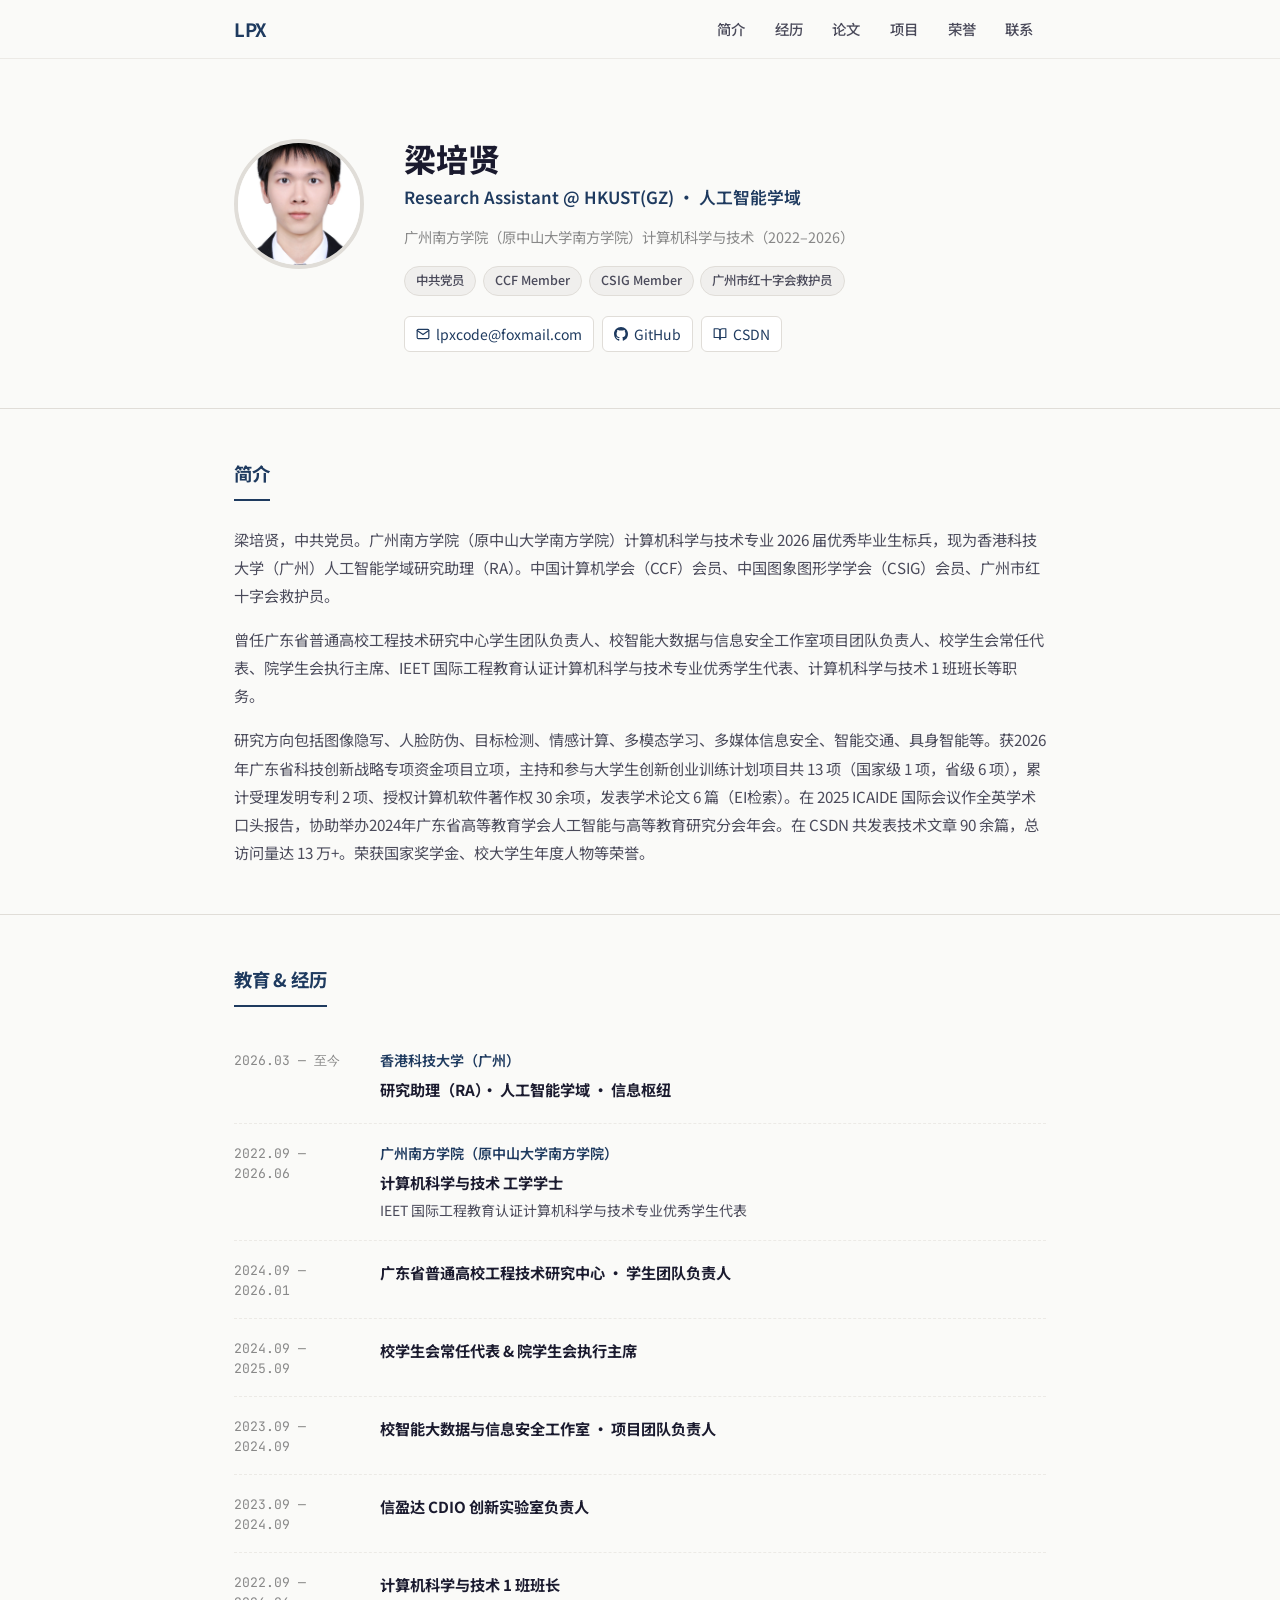
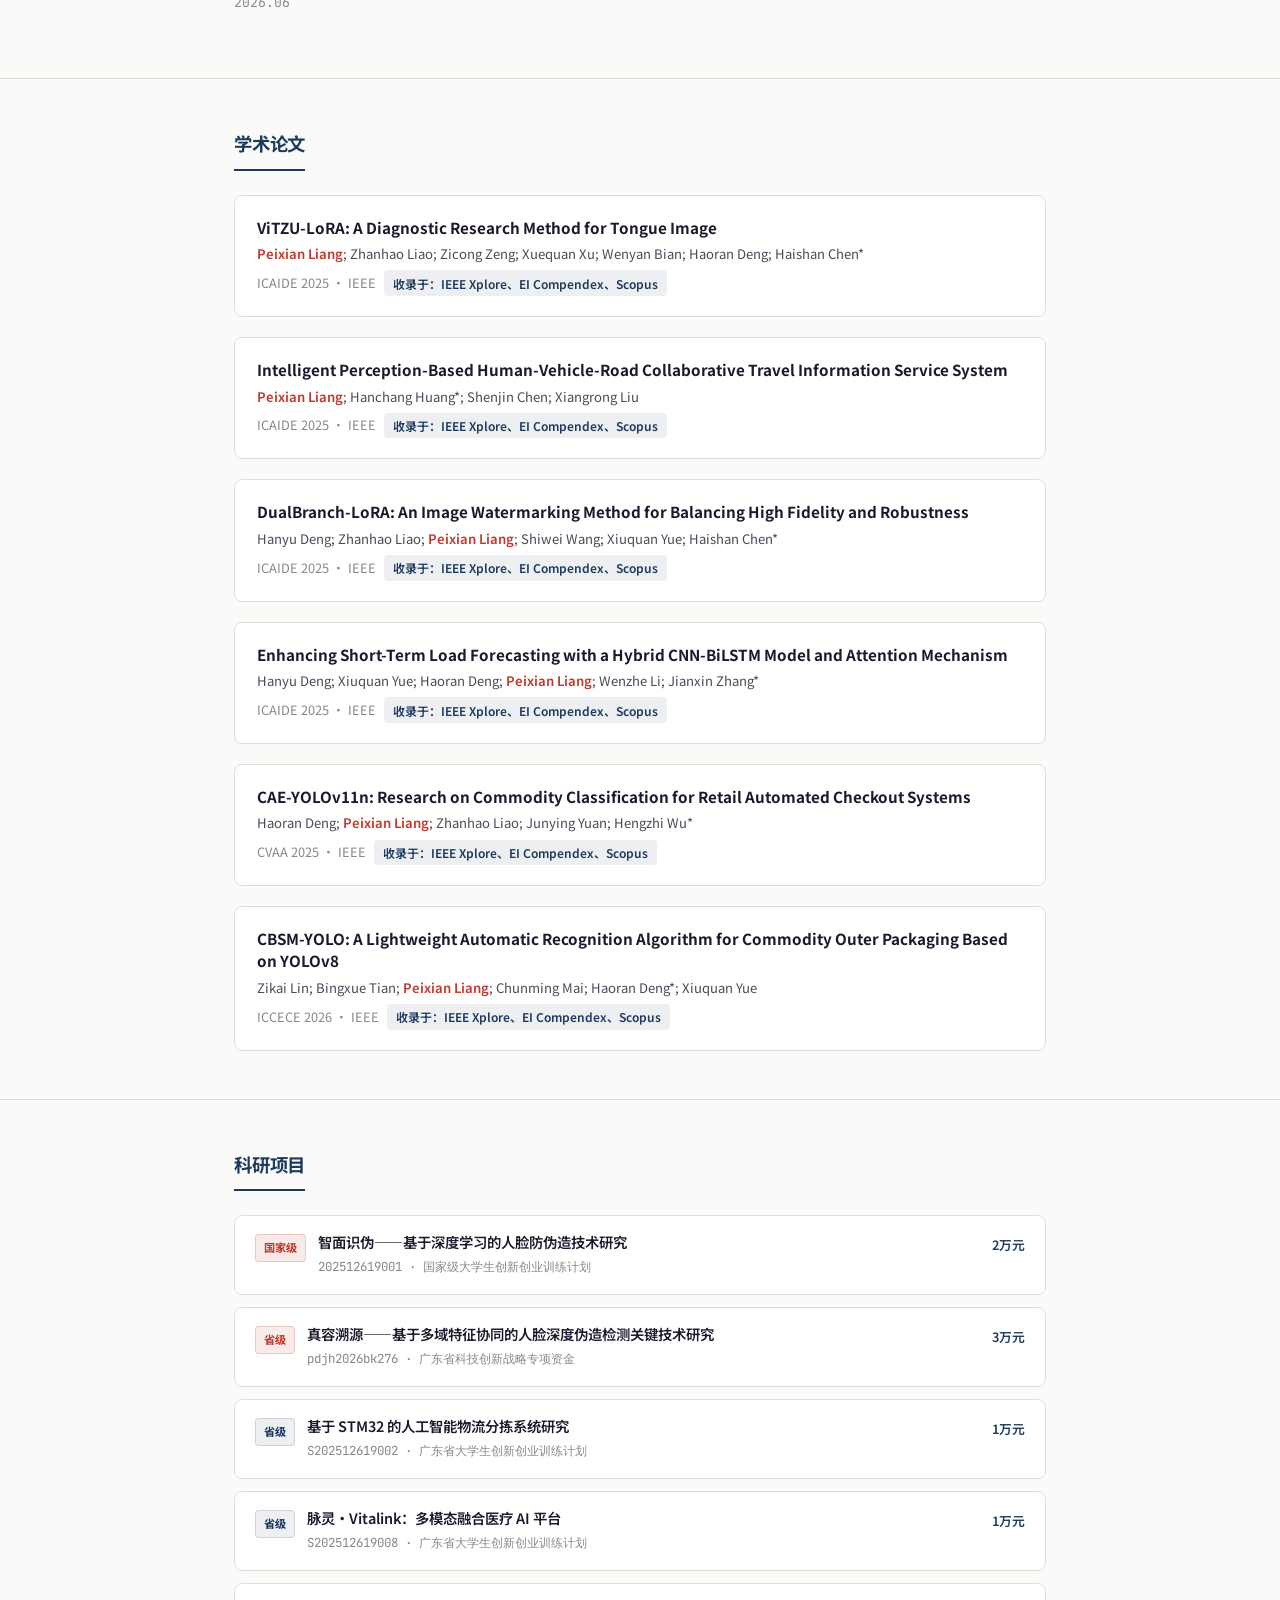
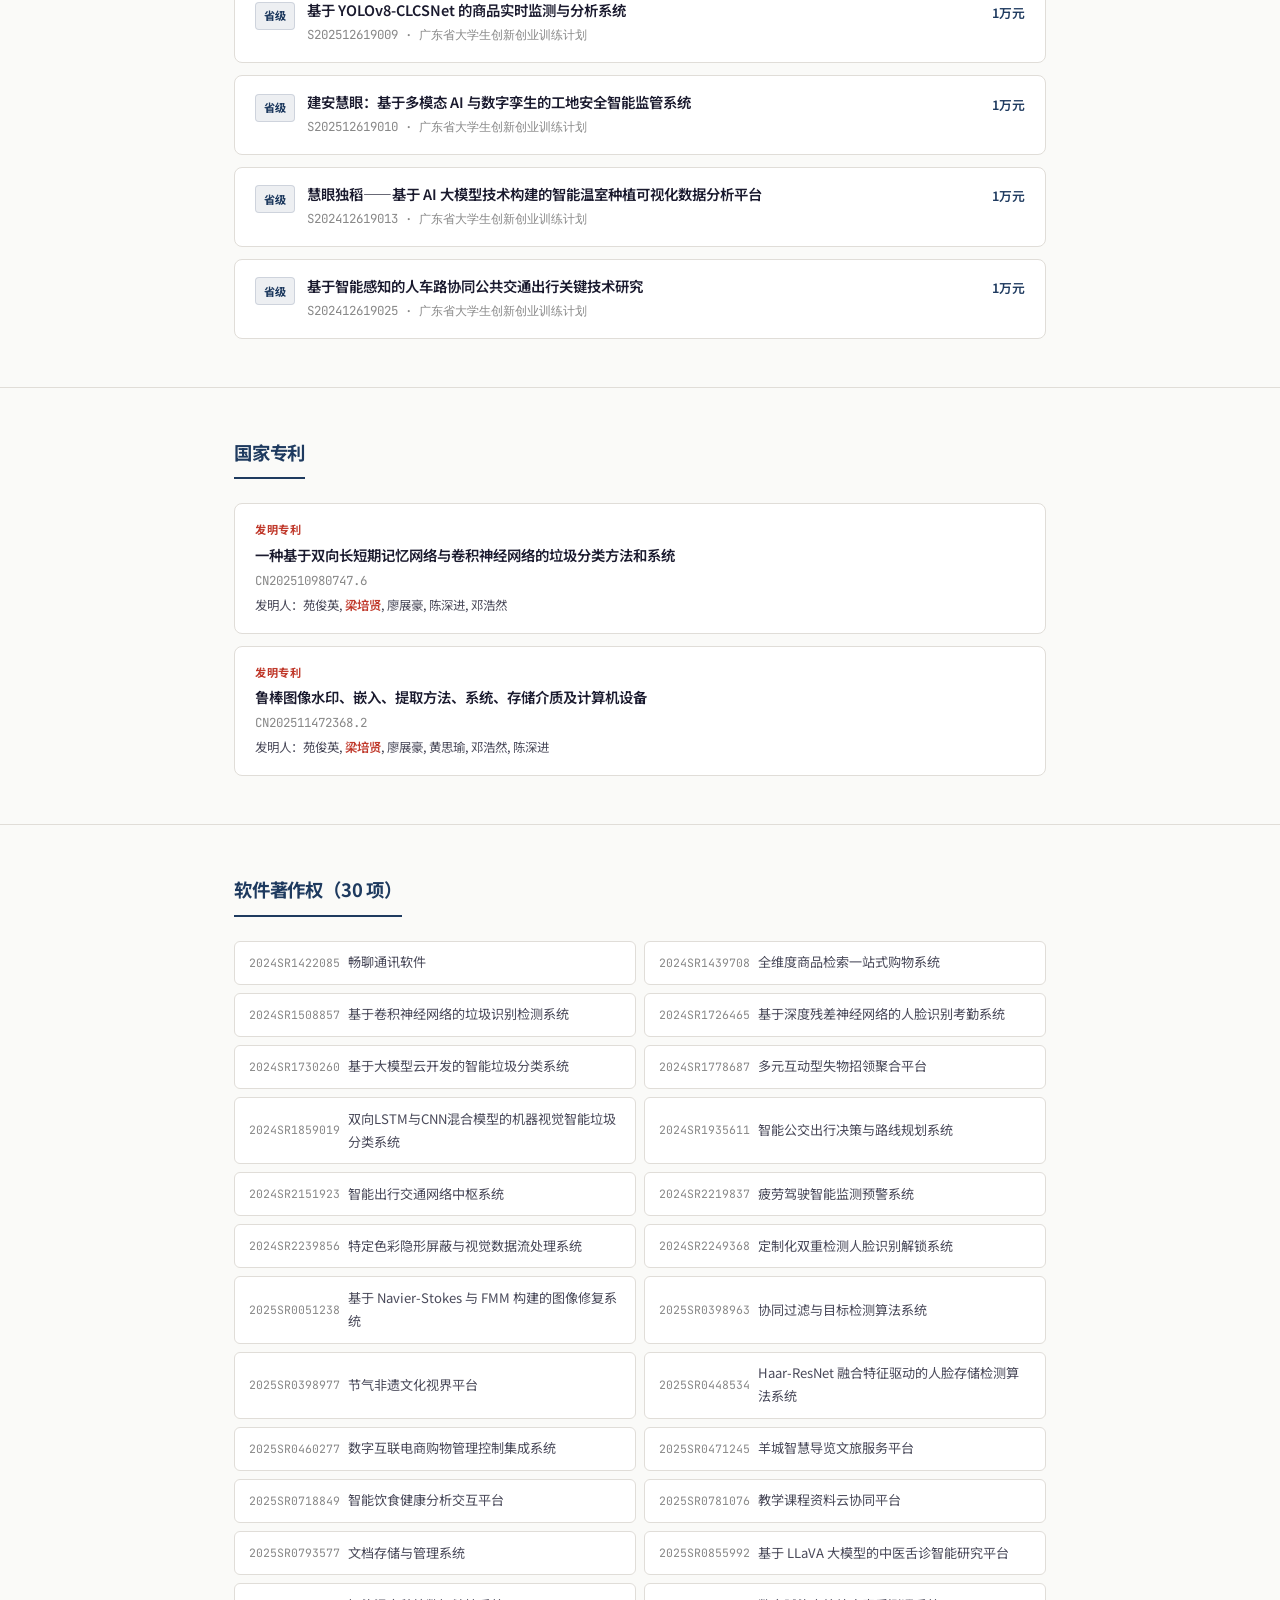
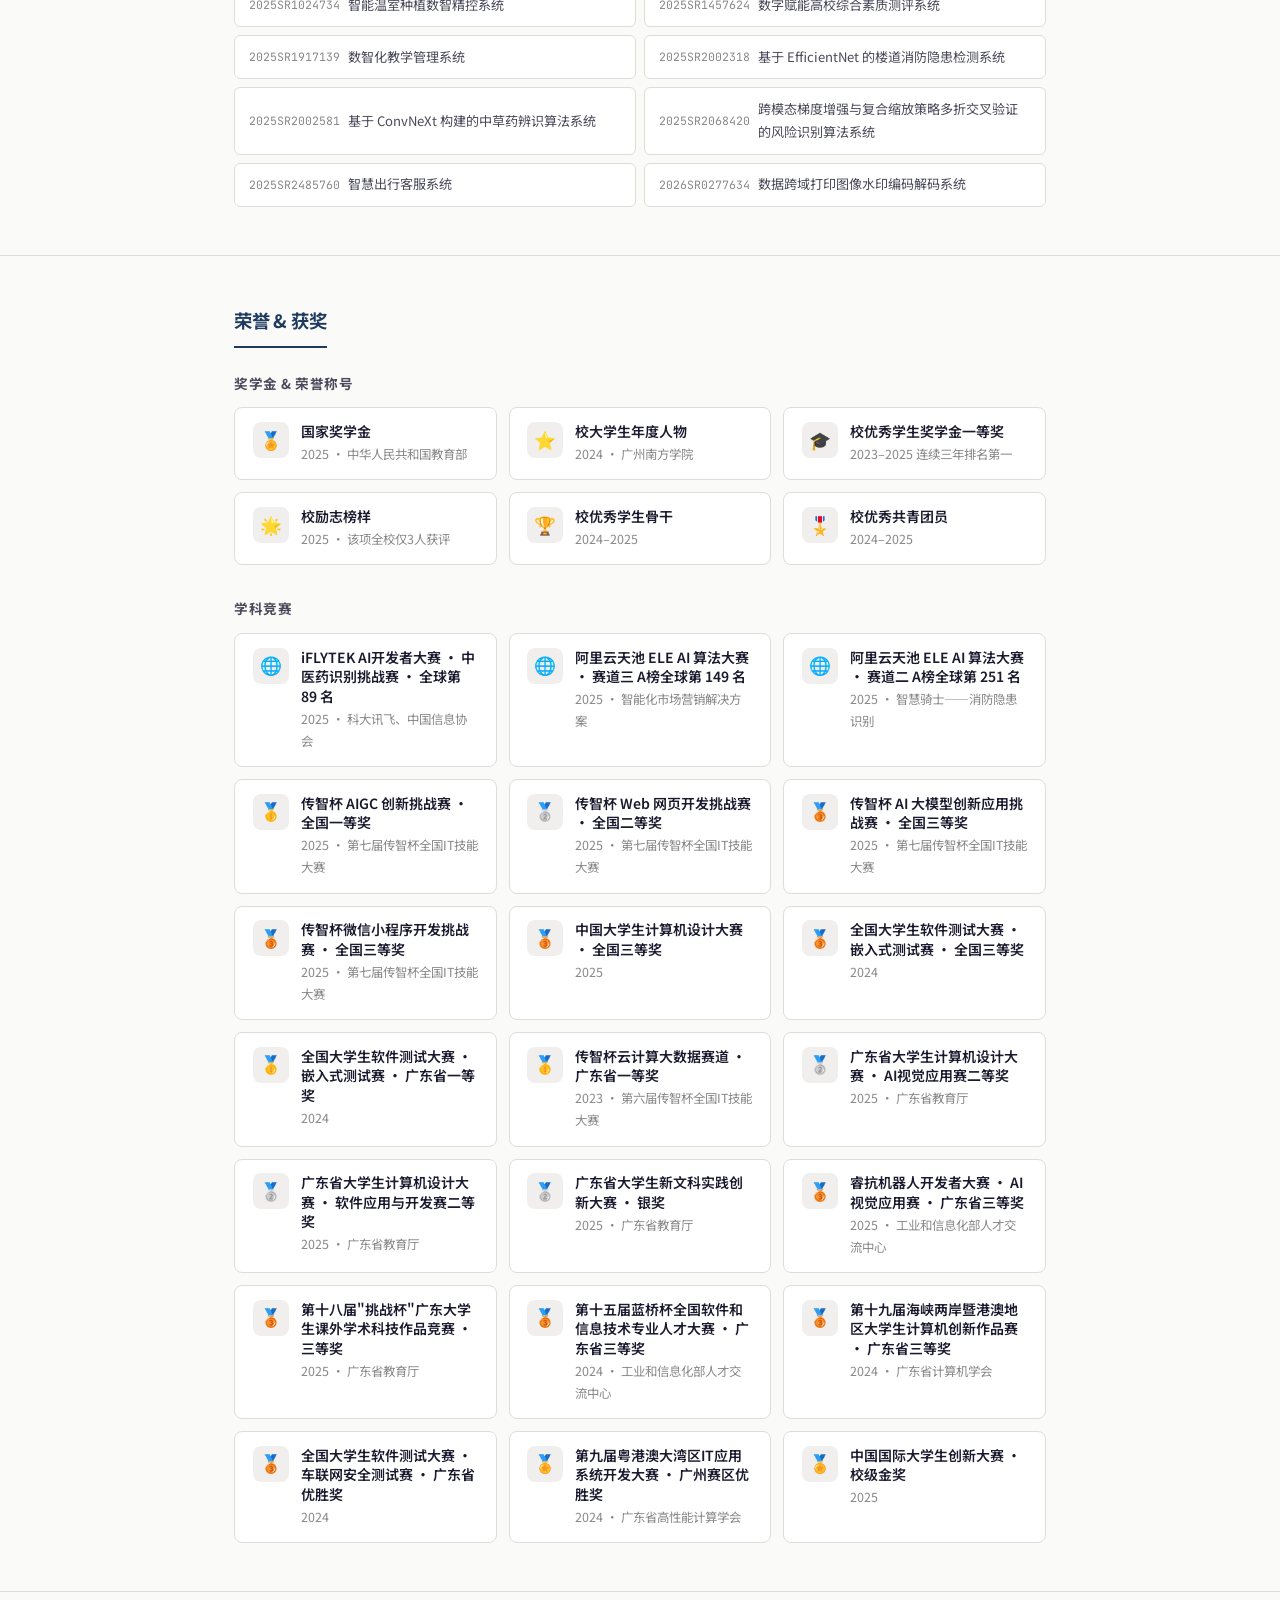
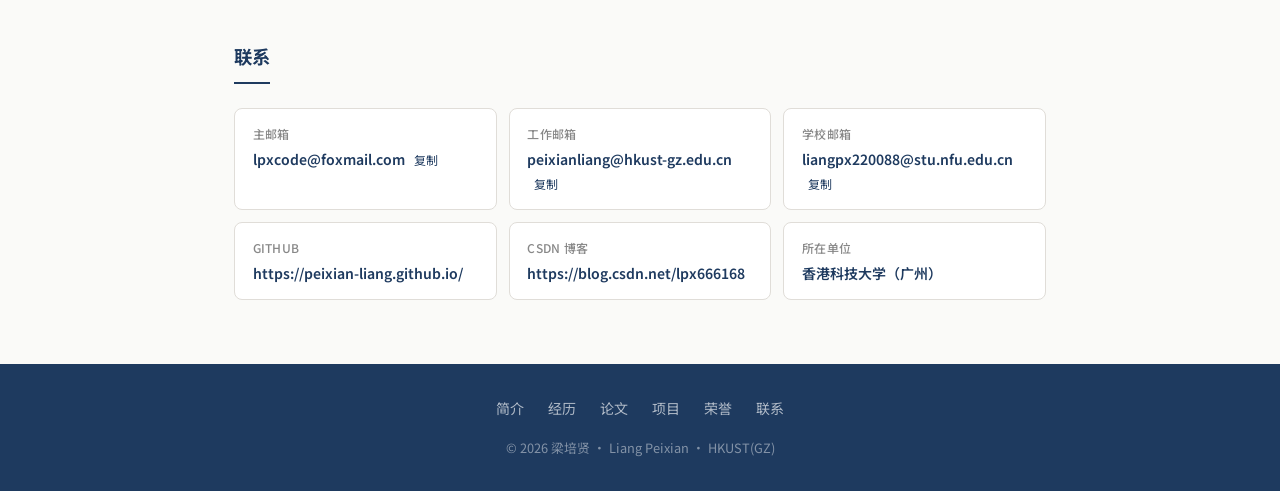
==== commit 67550e5f: "更新" ====
--- a/index.html
+++ b/index.html
@@ -220,21 +220,22 @@
                 <h2 class="section-title">科研项目</h2>
                 <div class="proj-list">
                     <div class="proj-item">
-                        <span class="proj-level level-key">一般项目</span>
+                        <span class="proj-level level-key">国家级</span>
+                        <div>
+                            <div class="proj-name">智面识伪——基于深度学习的人脸防伪造技术研究</div>
+                            <div class="proj-id">202512619001 · 国家级大学生创新创业训练计划</div>
+                        </div>
+                        <div class="proj-funding">2万元</div>
+                    </div>
+                    <div class="proj-item">
+                        <span class="proj-level level-key">省级</span>
                         <div>
                             <div class="proj-name">真容溯源——基于多域特征协同的人脸深度伪造检测关键技术研究</div>
                             <div class="proj-id">pdjh2026bk276 · 广东省科技创新战略专项资金</div>
                         </div>
                         <div class="proj-funding">3万元</div>
                     </div>
-                    <div class="proj-item">
-                        <span class="proj-level level-key">国家级</span>
-                        <div>
-                            <div class="proj-name">智面识伪——基于深度学习的人脸防伪造技术研究</div>
-                            <div class="proj-id">202512619001 · 国家级大学生创新创业训练计划</div>
-                        </div>
-                        <div class="proj-funding">2万元</div>
-                    </div>
+                    
                     <div class="proj-item">
                         <span class="proj-level level-provincial">省级</span>
                         <div>
@@ -290,7 +291,7 @@
         <!-- Patents -->
         <section class="section" id="patents">
             <div class="container">
-                <h2 class="section-title">发明专利</h2>
+                <h2 class="section-title">国家专利</h2>
                 <div class="patent-list">
                     <div class="patent-item">
                         <div class="patent-type">发明专利</div>
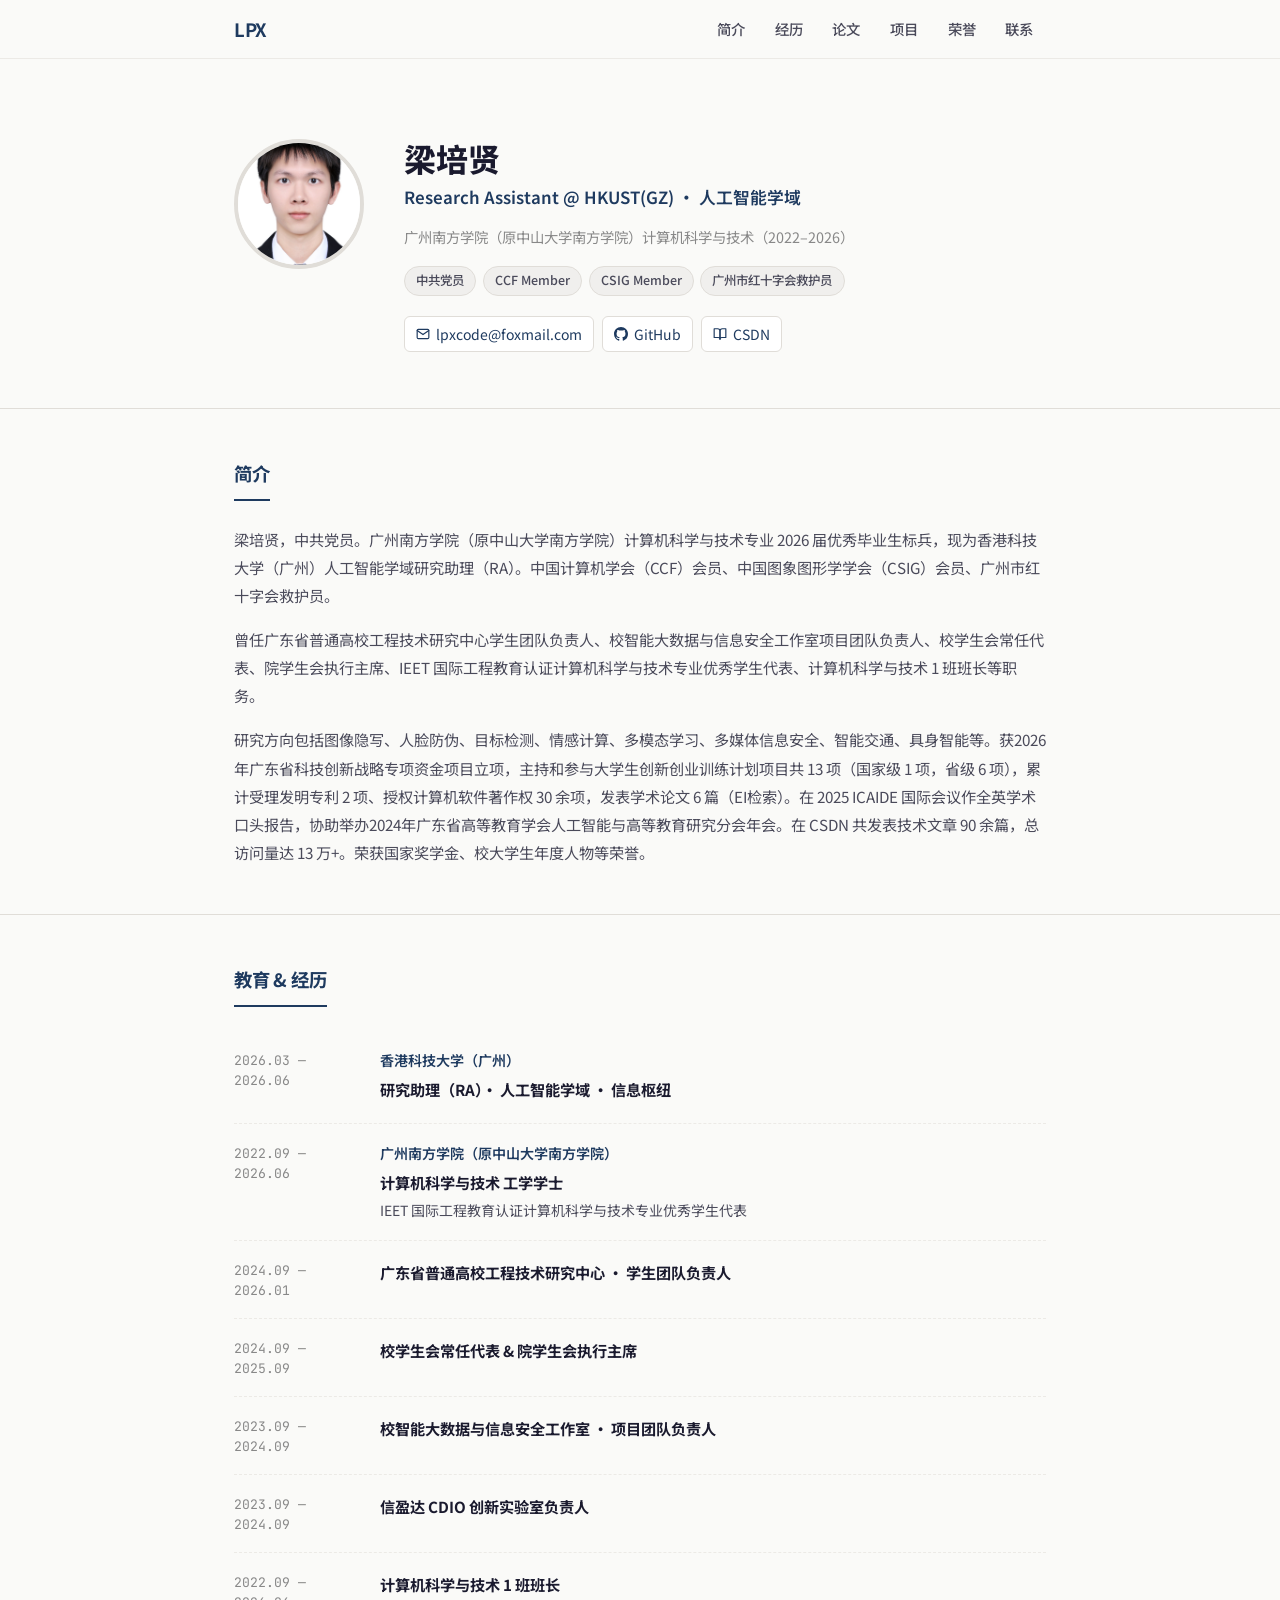
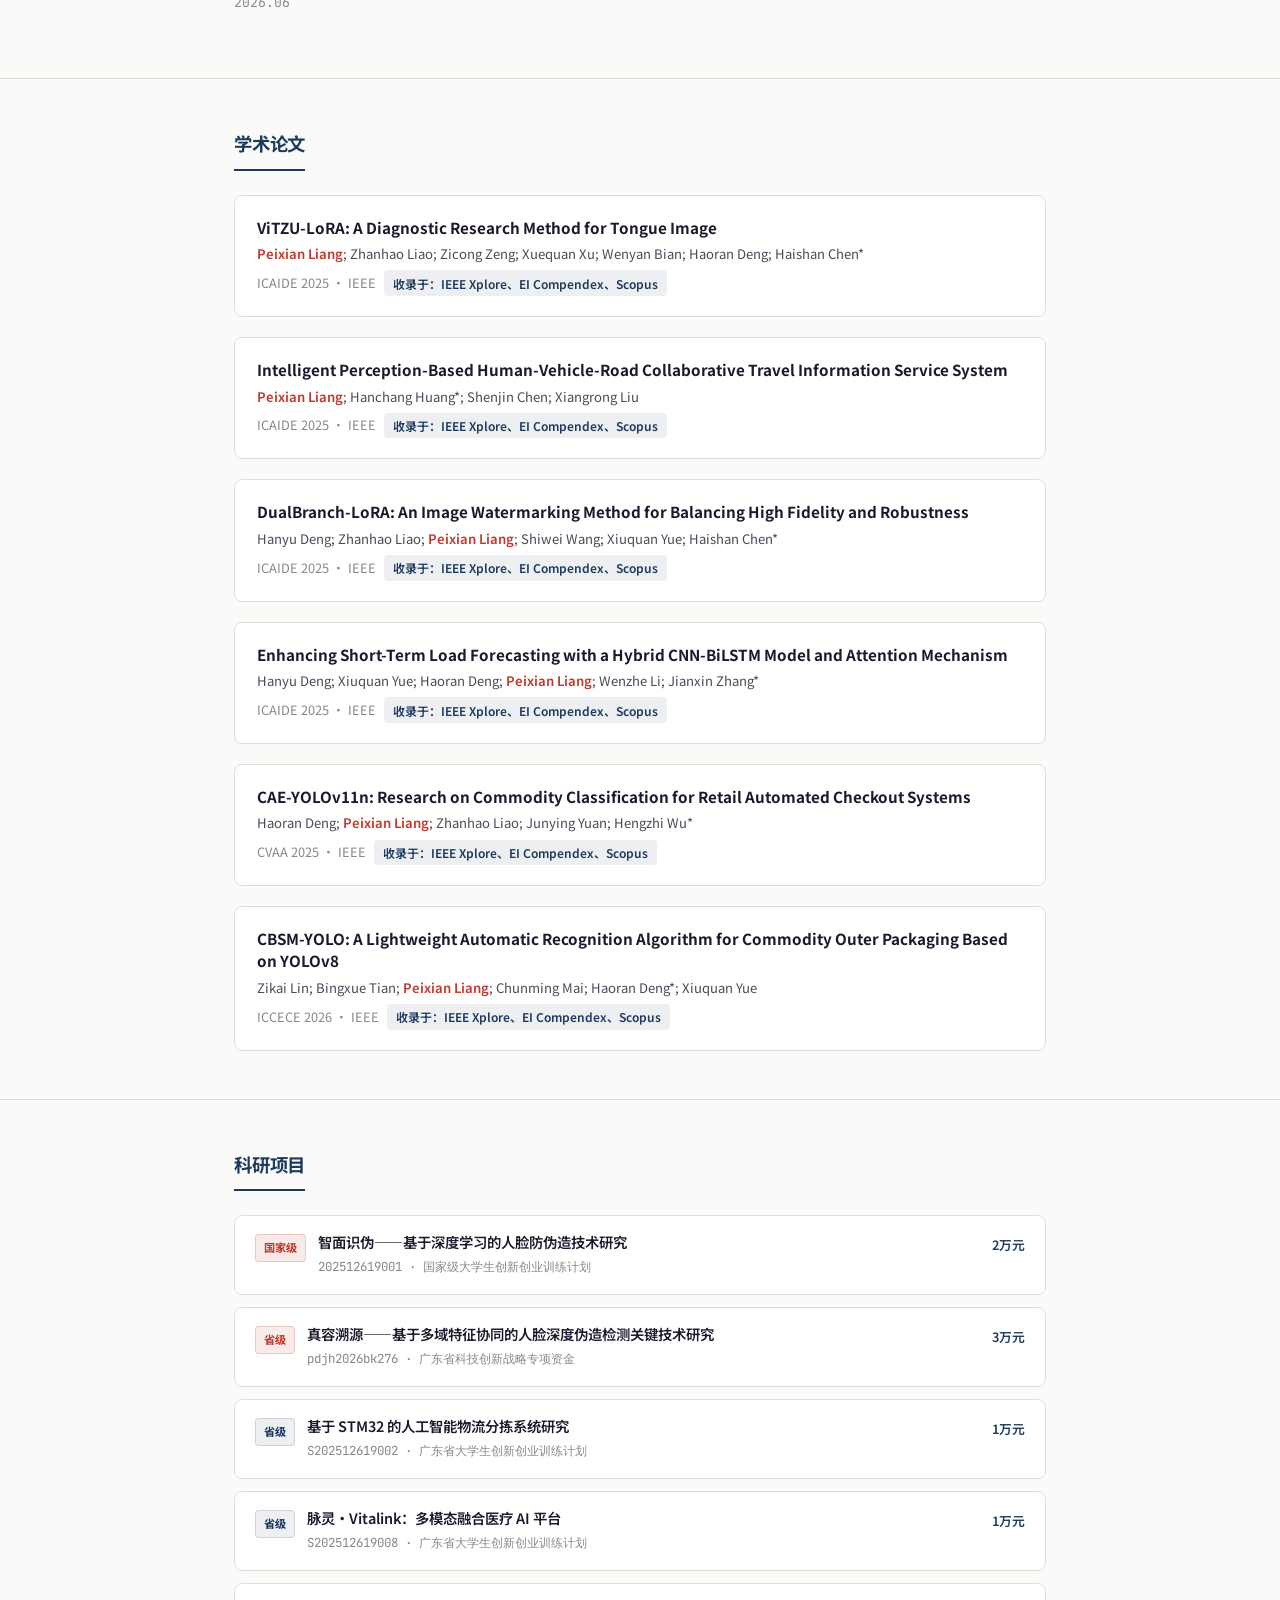
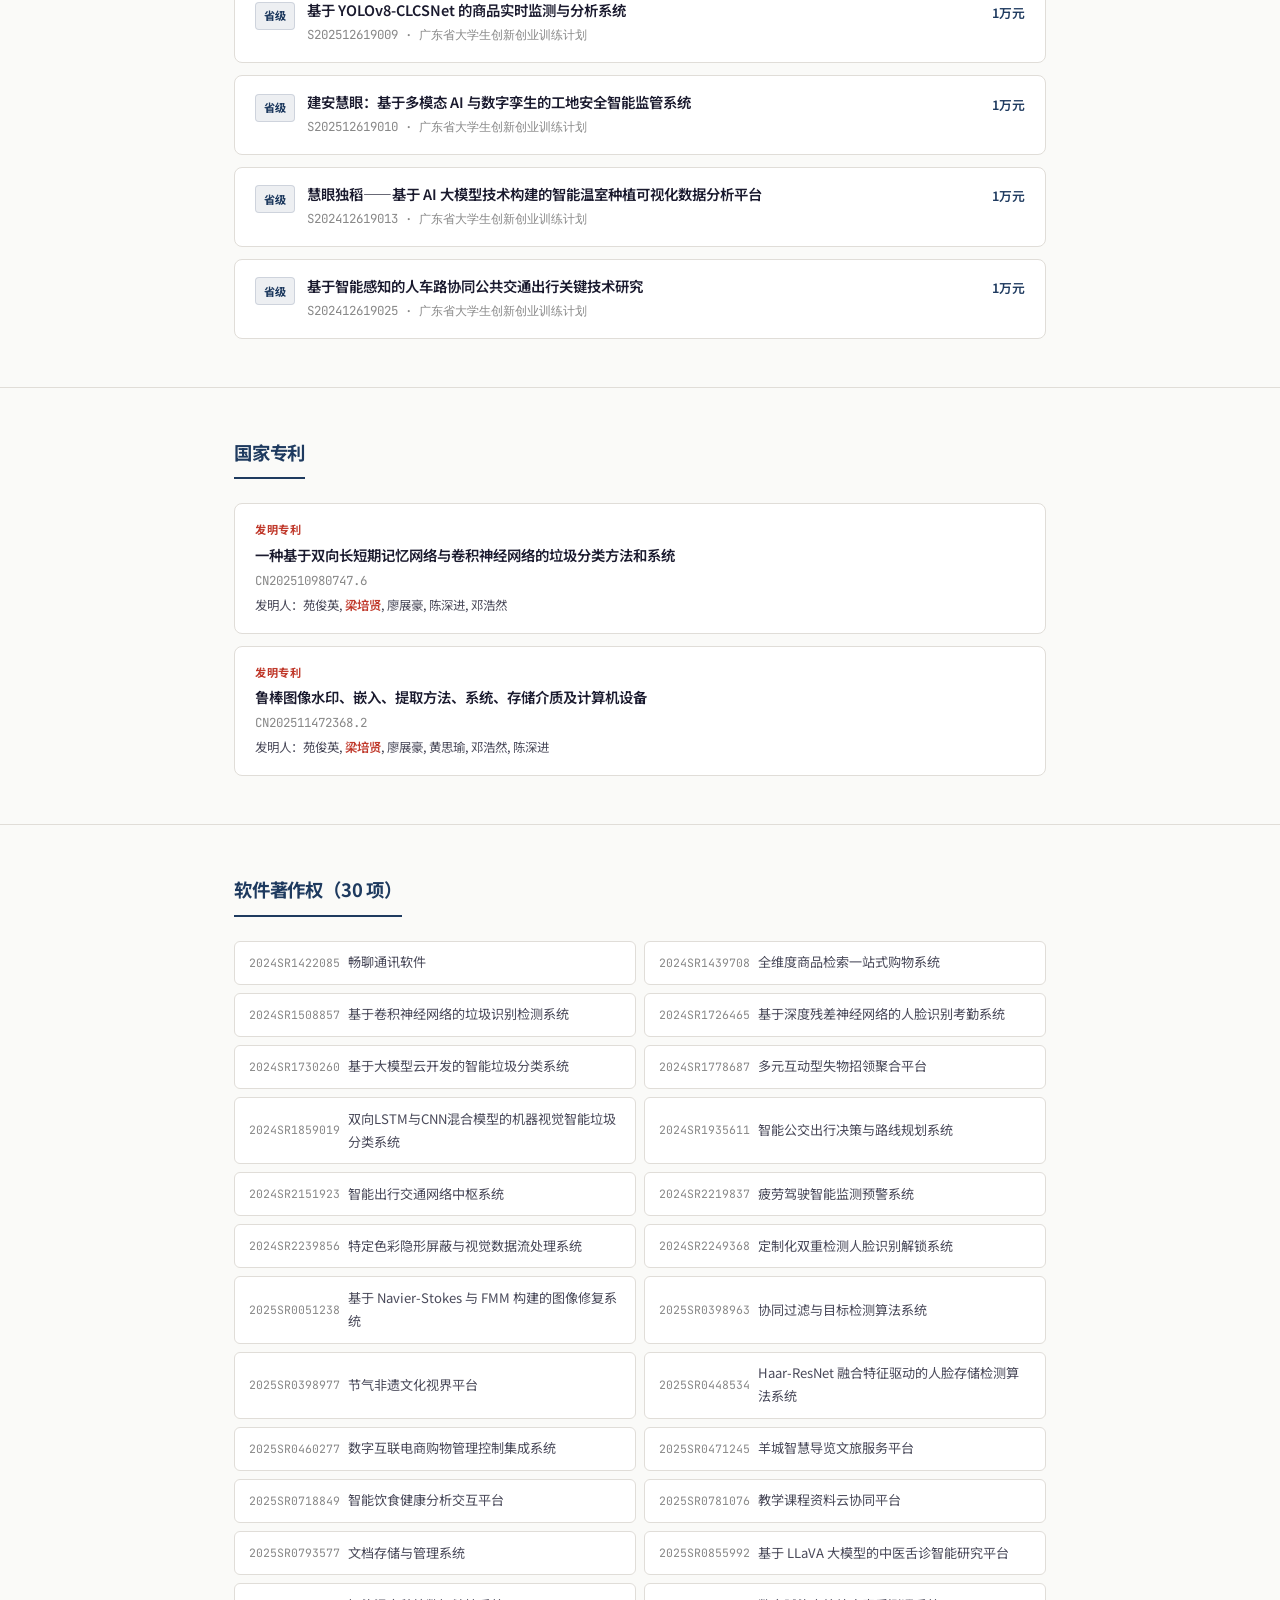
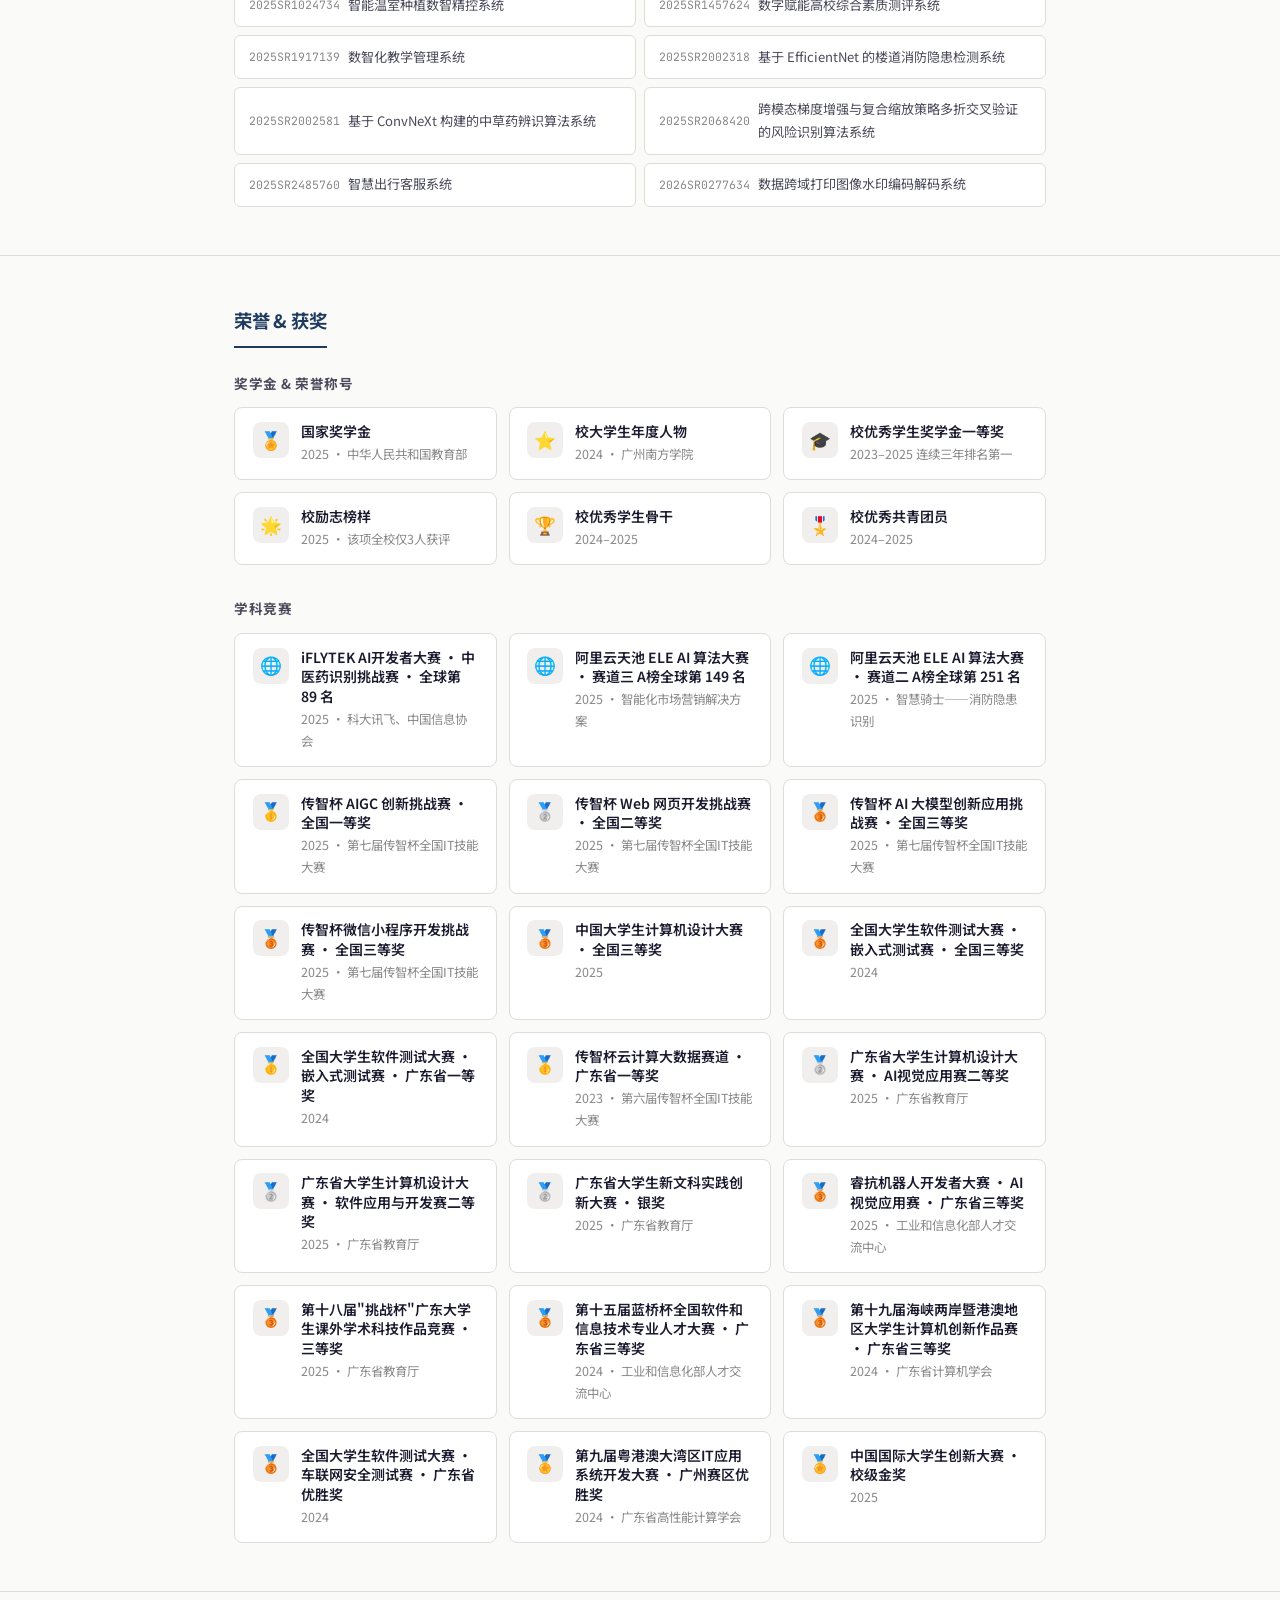
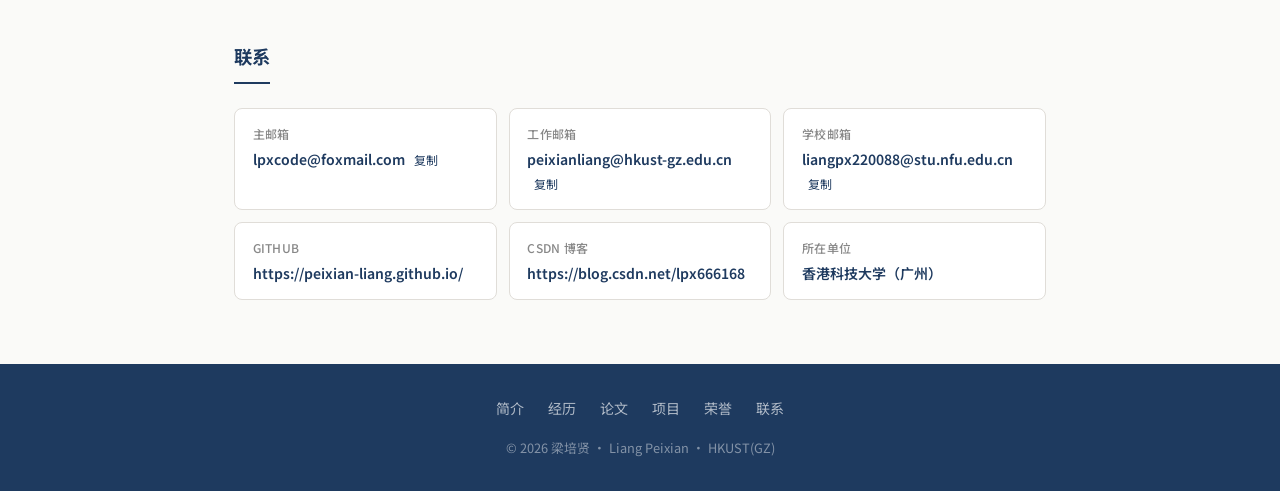
==== commit 331882ac: "更新" ====
--- a/index.html
+++ b/index.html
@@ -1,636 +1,1019 @@
-<!DOCTYPE html>
+<!doctype html>
 <html lang="zh-CN">
-<head>
-    <meta charset="UTF-8">
-    <meta name="viewport" content="width=device-width, initial-scale=1.0">
+  <head>
+    <meta charset="UTF-8" />
+    <meta name="viewport" content="width=device-width, initial-scale=1.0" />
     <title>梁培贤</title>
-    <meta name="description" content="梁培贤的个人主页 - 香港科技大学（广州）研究助理，CCF & CSIG 会员，研究方向包括图像水印、人脸防伪等。">
-    <meta name="author" content="梁培贤">
-
-    <link rel="preconnect" href="https://fonts.googleapis.com">
-    <link rel="preconnect" href="https://fonts.gstatic.com" crossorigin>
-    <link href="https://fonts.googleapis.com/css2?family=JetBrains+Mono:wght@400;500&family=Noto+Sans+SC:wght@400;500;600;700;800&display=swap" rel="stylesheet">
-
-    <link rel="stylesheet" href="css/simple.css">
-
-    <link rel="icon" type="image/svg+xml" href="data:image/svg+xml,<svg xmlns='http://www.w3.org/2000/svg' viewBox='0 0 100 100'><text y='.9em' font-size='90'>📄</text></svg>">
-</head>
-<body>
-
+    <meta
+      name="description"
+      content="梁培贤的个人主页 - 香港科技大学（广州）研究助理，CCF & CSIG 会员，研究方向包括图像水印、人脸防伪等。"
+    />
+    <meta name="author" content="梁培贤" />
+
+    <link rel="preconnect" href="https://fonts.googleapis.com" />
+    <link rel="preconnect" href="https://fonts.gstatic.com" crossorigin />
+    <link
+      href="https://fonts.googleapis.com/css2?family=JetBrains+Mono:wght@400;500&family=Noto+Sans+SC:wght@400;500;600;700;800&display=swap"
+      rel="stylesheet"
+    />
+
+    <link rel="stylesheet" href="css/simple.css" />
+
+    <link
+      rel="icon"
+      type="image/svg+xml"
+      href="data:image/svg+xml,<svg xmlns='http://www.w3.org/2000/svg' viewBox='0 0 100 100'><text y='.9em' font-size='90'>📄</text></svg>"
+    />
+  </head>
+  <body>
     <!-- Navigation -->
     <nav class="nav">
-        <div class="nav-inner">
-            <a href="#" class="nav-logo">LPX</a>
-            <div class="nav-links">
-                <a href="#about">简介</a>
-                <a href="#experience">经历</a>
-                <a href="#publications">论文</a>
-                <a href="#projects">项目</a>
-                <a href="#awards">荣誉</a>
-                <a href="#contact">联系</a>
-            </div>
-            <button class="nav-toggle" aria-label="菜单" type="button">
-                <span></span><span></span><span></span>
-            </button>
+      <div class="nav-inner">
+        <a href="#" class="nav-logo">LPX</a>
+        <div class="nav-links">
+          <a href="#about">简介</a>
+          <a href="#experience">经历</a>
+          <a href="#publications">论文</a>
+          <a href="#projects">项目</a>
+          <a href="#awards">荣誉</a>
+          <a href="#contact">联系</a>
         </div>
+        <button class="nav-toggle" aria-label="菜单" type="button">
+          <span></span><span></span><span></span>
+        </button>
+      </div>
     </nav>
 
     <!-- Header -->
     <header class="header">
+      <div class="container">
+        <div class="header-profile">
+          <div class="header-avatar">
+            <img
+              src="assets/images/avatar1.jpg"
+              alt="梁培贤"
+              class="avatar-img"
+              onerror="
+                this.style.display = 'none';
+                this.nextElementSibling.style.display = 'flex';
+              "
+            />
+            <div class="avatar-placeholder" style="display: none">LPX</div>
+          </div>
+          <div class="header-info">
+            <h1>梁培贤</h1>
+            <p class="subtitle">
+              Research Assistant @ HKUST(GZ) · 人工智能学域
+            </p>
+            <p class="institution">
+              广州南方学院（原中山大学南方学院）计算机科学与技术（2022–2026）
+            </p>
+            <div class="header-tags">
+              <span class="tag">中共党员</span>
+              <span class="tag">CCF Member</span>
+              <span class="tag">CSIG Member</span>
+              <span class="tag">广州市红十字会救护员</span>
+            </div>
+            <div class="header-links">
+              <a href="mailto:lpxcode@foxmail.com" class="header-link">
+                <svg
+                  width="14"
+                  height="14"
+                  viewBox="0 0 24 24"
+                  fill="none"
+                  stroke="currentColor"
+                  stroke-width="2"
+                  stroke-linecap="round"
+                  stroke-linejoin="round"
+                >
+                  <path
+                    d="M4 4h16c1.1 0 2 .9 2 2v12c0 1.1-.9 2-2 2H4c-1.1 0-2-.9-2-2V6c0-1.1.9-2 2-2z"
+                  />
+                  <polyline points="22,6 12,13 2,6" />
+                </svg>
+                lpxcode@foxmail.com
+              </a>
+              <a
+                href="https://peixian-liang.github.io/"
+                target="_blank"
+                rel="noopener"
+                class="header-link"
+              >
+                <svg
+                  width="14"
+                  height="14"
+                  viewBox="0 0 24 24"
+                  fill="currentColor"
+                >
+                  <path
+                    d="M12 0C5.37 0 0 5.37 0 12c0 5.31 3.435 9.795 8.205 11.385.6.105.825-.255.825-.57 0-.285-.015-1.23-.015-2.235-3.015.555-3.795-.735-4.035-1.41-.135-.345-.72-1.41-1.23-1.695-.42-.225-1.02-.78-.015-.795.945-.015 1.62.87 1.845 1.23 1.08 1.815 2.805 1.305 3.495.99.105-.78.42-1.305.765-1.605-2.67-.3-5.46-1.335-5.46-5.925 0-1.305.465-2.385 1.23-3.225-.12-.3-.54-1.53.12-3.18 0 0 1.005-.315 3.3 1.23.96-.27 1.98-.405 3-.405s2.04.135 3 .405c2.295-1.56 3.3-1.23 3.3-1.23.66 1.65.24 2.88.12 3.18.765.84 1.23 1.905 1.23 3.225 0 4.605-2.805 5.625-5.475 5.925.435.375.81 1.095.81 2.22 0 1.605-.015 2.895-.015 3.3 0 .315.225.69.825.57A12.02 12.02 0 0 0 24 12c0-6.63-5.37-12-12-12z"
+                  />
+                </svg>
+                GitHub
+              </a>
+              <a
+                href="https://blog.csdn.net/lpx666168"
+                target="_blank"
+                rel="noopener"
+                class="header-link"
+              >
+                <svg
+                  width="14"
+                  height="14"
+                  viewBox="0 0 24 24"
+                  fill="none"
+                  stroke="currentColor"
+                  stroke-width="2"
+                  stroke-linecap="round"
+                  stroke-linejoin="round"
+                >
+                  <path d="M2 3h6a4 4 0 0 1 4 4v14a3 3 0 0 0-3-3H2z" />
+                  <path d="M22 3h-6a4 4 0 0 0-4 4v14a3 3 0 0 1 3-3h7z" />
+                </svg>
+                CSDN
+              </a>
+            </div>
+          </div>
+        </div>
+      </div>
+    </header>
+
+    <main>
+      <!-- About -->
+      <section class="section" id="about">
         <div class="container">
-            <div class="header-profile">
-                <div class="header-avatar">
-                    <img src="assets/images/avatar1.jpg" alt="梁培贤" class="avatar-img" onerror="this.style.display='none';this.nextElementSibling.style.display='flex';">
-                    <div class="avatar-placeholder" style="display:none;">LPX</div>
-                </div>
-                <div class="header-info">
-                    <h1>梁培贤</h1>
-                    <p class="subtitle">Research Assistant @ HKUST(GZ) · 人工智能学域</p>
-                    <p class="institution">广州南方学院（原中山大学南方学院）计算机科学与技术（2022–2026）</p>
-                    <div class="header-tags">
-                        <span class="tag">中共党员</span>
-                        <span class="tag">CCF Member</span>
-                        <span class="tag">CSIG Member</span>
-                        <span class="tag">广州市红十字会救护员</span>
-                    </div>
-                    <div class="header-links">
-                        <a href="mailto:lpxcode@foxmail.com" class="header-link">
-                            <svg width="14" height="14" viewBox="0 0 24 24" fill="none" stroke="currentColor" stroke-width="2" stroke-linecap="round" stroke-linejoin="round"><path d="M4 4h16c1.1 0 2 .9 2 2v12c0 1.1-.9 2-2 2H4c-1.1 0-2-.9-2-2V6c0-1.1.9-2 2-2z"/><polyline points="22,6 12,13 2,6"/></svg>
-                            lpxcode@foxmail.com
-                        </a>
-                        <a href="https://peixian-liang.github.io/" target="_blank" rel="noopener" class="header-link">
-                            <svg width="14" height="14" viewBox="0 0 24 24" fill="currentColor"><path d="M12 0C5.37 0 0 5.37 0 12c0 5.31 3.435 9.795 8.205 11.385.6.105.825-.255.825-.57 0-.285-.015-1.23-.015-2.235-3.015.555-3.795-.735-4.035-1.41-.135-.345-.72-1.41-1.23-1.695-.42-.225-1.02-.78-.015-.795.945-.015 1.62.87 1.845 1.23 1.08 1.815 2.805 1.305 3.495.99.105-.78.42-1.305.765-1.605-2.67-.3-5.46-1.335-5.46-5.925 0-1.305.465-2.385 1.23-3.225-.12-.3-.54-1.53.12-3.18 0 0 1.005-.315 3.3 1.23.96-.27 1.98-.405 3-.405s2.04.135 3 .405c2.295-1.56 3.3-1.23 3.3-1.23.66 1.65.24 2.88.12 3.18.765.84 1.23 1.905 1.23 3.225 0 4.605-2.805 5.625-5.475 5.925.435.375.81 1.095.81 2.22 0 1.605-.015 2.895-.015 3.3 0 .315.225.69.825.57A12.02 12.02 0 0 0 24 12c0-6.63-5.37-12-12-12z"/></svg>
-                            GitHub
-                        </a>
-                        <a href="https://blog.csdn.net/lpx666168" target="_blank" rel="noopener" class="header-link">
-                            <svg width="14" height="14" viewBox="0 0 24 24" fill="none" stroke="currentColor" stroke-width="2" stroke-linecap="round" stroke-linejoin="round"><path d="M2 3h6a4 4 0 0 1 4 4v14a3 3 0 0 0-3-3H2z"/><path d="M22 3h-6a4 4 0 0 0-4 4v14a3 3 0 0 1 3-3h7z"/></svg>
-                            CSDN
-                        </a>
-                    </div>
-                </div>
-            </div>
+          <h2 class="section-title">简介</h2>
+          <div class="about-text">
+            <p>
+              梁培贤，中共党员。广州南方学院（原中山大学南方学院）计算机科学与技术专业
+              2026
+              届优秀毕业生标兵，现为香港科技大学（广州）人工智能学域研究助理（RA）。中国计算机学会（CCF）会员、中国图象图形学学会（CSIG）会员、广州市红十字会救护员。
+            </p>
+            <p>
+              曾任广东省普通高校工程技术研究中心学生团队负责人、校智能大数据与信息安全工作室项目团队负责人、校学生会常任代表、院学生会执行主席、IEET
+              国际工程教育认证计算机科学与技术专业优秀学生代表、计算机科学与技术
+              1 班班长等职务。
+            </p>
+            <p>
+              研究方向包括图像隐写、人脸防伪、目标检测、情感计算、多模态学习、多媒体信息安全、智能交通、具身智能等。获2026年广东省科技创新战略专项资金项目立项，主持和参与大学生创新创业训练计划项目共
+              13 项（国家级 1 项，省级 6 项），累计受理发明专利 2
+              项、授权计算机软件著作权 30 余项，发表学术论文 6 篇（EI检索）。在
+              2025 ICAIDE
+              国际会议作全英学术口头报告，协助举办2024年广东省高等教育学会人工智能与高等教育研究分会年会。在
+              CSDN 共发表技术文章 90 余篇，总访问量达 13
+              万+。荣获国家奖学金、校大学生年度人物等荣誉。
+            </p>
+          </div>
         </div>
-    </header>
-
-    <main>
-        <!-- About -->
-        <section class="section" id="about">
-            <div class="container">
-                <h2 class="section-title">简介</h2>
-                <div class="about-text">
-                    <p>
-                        梁培贤，中共党员。广州南方学院（原中山大学南方学院）计算机科学与技术专业 2026 届优秀毕业生标兵，现为香港科技大学（广州）人工智能学域研究助理（RA）。中国计算机学会（CCF）会员、中国图象图形学学会（CSIG）会员、广州市红十字会救护员。
-                    </p>
-                    <p>
-                        曾任广东省普通高校工程技术研究中心学生团队负责人、校智能大数据与信息安全工作室项目团队负责人、校学生会常任代表、院学生会执行主席、IEET 国际工程教育认证计算机科学与技术专业优秀学生代表、计算机科学与技术 1 班班长等职务。
-                    </p>
-                    <p>
-                        研究方向包括图像隐写、人脸防伪、目标检测、情感计算、多模态学习、多媒体信息安全、智能交通、具身智能等。获2026年广东省科技创新战略专项资金项目立项，主持和参与大学生创新创业训练计划项目共 13 项（国家级 1 项，省级 6 项），累计受理发明专利 2 项、授权计算机软件著作权 30 余项，发表学术论文 6 篇（EI检索）。在 2025 ICAIDE 国际会议作全英学术口头报告，协助举办2024年广东省高等教育学会人工智能与高等教育研究分会年会。在 CSDN 共发表技术文章 90 余篇，总访问量达 13 万+。荣获国家奖学金、校大学生年度人物等荣誉。
-                    </p>
-                </div>
-            </div>
-        </section>
-
-        <!-- Education & Experience -->
-        <section class="section" id="experience">
-            <div class="container">
-                <h2 class="section-title">教育 & 经历</h2>
-                <div class="exp-list">
-                    <div class="exp-item">
-                        <div class="exp-date">2026.03 — 至今</div>
-                        <div>
-                            <div class="exp-org">香港科技大学（广州）</div>
-                            <div class="exp-title">研究助理（RA）· 人工智能学域 · 信息枢纽</div>
-                        </div>
-                    </div>
-                    <div class="exp-item">
-                        <div class="exp-date">2022.09 — 2026.06</div>
-                        <div>
-                            <div class="exp-org">广州南方学院（原中山大学南方学院）</div>
-                            <div class="exp-title">计算机科学与技术 工学学士</div>
-                            <div class="exp-desc">IEET 国际工程教育认证计算机科学与技术专业优秀学生代表</div>
-                        </div>
-                    </div>
-                    <div class="exp-item">
-                        <div class="exp-date">2024.09 — 2026.01</div>
-                        <div>
-                            <div class="exp-title">广东省普通高校工程技术研究中心 · 学生团队负责人</div>
-                        </div>
-                    </div>
-                    <div class="exp-item">
-                        <div class="exp-date">2024.09 — 2025.09</div>
-                        <div>
-                            <div class="exp-title">校学生会常任代表 &amp; 院学生会执行主席</div>
-                        </div>
-                    </div>
-                    <div class="exp-item">
-                        <div class="exp-date">2023.09 — 2024.09</div>
-                        <div>
-                            <div class="exp-title">校智能大数据与信息安全工作室 · 项目团队负责人</div>
-                        </div>
-                    </div>
-                    <div class="exp-item">
-                        <div class="exp-date">2023.09 — 2024.09</div>
-                        <div>
-                            <div class="exp-title">信盈达 CDIO 创新实验室负责人</div>
-                        </div>
-                    </div>
-                    <div class="exp-item">
-                        <div class="exp-date">2022.09 — 2026.06</div>
-                        <div>
-                            <div class="exp-title">计算机科学与技术 1 班班长</div>
-                        </div>
-                    </div>
-                </div>
-            </div>
-        </section>
-
-        <!-- Publications -->
-        <section class="section" id="publications">
-            <div class="container">
-                <h2 class="section-title">学术论文</h2>
-                <div class="pub-list">
-                    <div class="pub-item">
-                        <div class="pub-title">ViTZU-LoRA: A Diagnostic Research Method for Tongue Image</div>
-                        <div class="pub-authors">
-                            <span class="me">Peixian Liang</span>; Zhanhao Liao; Zicong Zeng; Xuequan Xu; Wenyan Bian; Haoran Deng; Haishan Chen*
-                        </div>
-                        <div class="pub-meta">
-                            <span class="pub-conf">ICAIDE 2025 · IEEE</span>
-                            <span class="pub-badge">收录于：IEEE Xplore、EI Compendex、Scopus</span>
-                        </div>
-                    </div>
-                    <div class="pub-item">
-                        <div class="pub-title">Intelligent Perception-Based Human-Vehicle-Road Collaborative Travel Information Service System</div>
-                        <div class="pub-authors">
-                            <span class="me">Peixian Liang</span>; Hanchang Huang*; Shenjin Chen; Xiangrong Liu
-                        </div>
-                        <div class="pub-meta">
-                            <span class="pub-conf">ICAIDE 2025 · IEEE</span>
-                            <span class="pub-badge">收录于：IEEE Xplore、EI Compendex、Scopus</span>
-                        </div>
-                    </div>
-                    <div class="pub-item">
-                        <div class="pub-title">DualBranch-LoRA: An Image Watermarking Method for Balancing High Fidelity and Robustness</div>
-                        <div class="pub-authors">
-                            Hanyu Deng; Zhanhao Liao; <span class="me">Peixian Liang</span>; Shiwei Wang; Xiuquan Yue; Haishan Chen*
-                        </div>
-                        <div class="pub-meta">
-                            <span class="pub-conf">ICAIDE 2025 · IEEE</span>
-                            <span class="pub-badge">收录于：IEEE Xplore、EI Compendex、Scopus</span>
-                        </div>
-                    </div>
-                    <div class="pub-item">
-                        <div class="pub-title">Enhancing Short-Term Load Forecasting with a Hybrid CNN-BiLSTM Model and Attention Mechanism</div>
-                        <div class="pub-authors">
-                            Hanyu Deng; Xiuquan Yue; Haoran Deng; <span class="me">Peixian Liang</span>; Wenzhe Li; Jianxin Zhang*
-                        </div>
-                        <div class="pub-meta">
-                            <span class="pub-conf">ICAIDE 2025 · IEEE</span>
-                            <span class="pub-badge">收录于：IEEE Xplore、EI Compendex、Scopus</span>
-                        </div>
-                    </div>
-                    <div class="pub-item">
-                        <div class="pub-title">CAE-YOLOv11n: Research on Commodity Classification for Retail Automated Checkout Systems</div>
-                        <div class="pub-authors">
-                            Haoran Deng; <span class="me">Peixian Liang</span>; Zhanhao Liao; Junying Yuan; Hengzhi Wu*
-                        </div>
-                        <div class="pub-meta">
-                            <span class="pub-conf">CVAA 2025 · IEEE</span>
-                            <span class="pub-badge">收录于：IEEE Xplore、EI Compendex、Scopus</span>
-                        </div>
-                    </div>
-                    <div class="pub-item">
-                        <div class="pub-title">CBSM-YOLO: A Lightweight Automatic Recognition Algorithm for Commodity Outer Packaging Based on YOLOv8</div>
-                        <div class="pub-authors">
-                            Zikai Lin; Bingxue Tian; <span class="me">Peixian Liang</span>; Chunming Mai; Haoran Deng*; Xiuquan Yue
-                        </div>
-                        <div class="pub-meta">
-                            <span class="pub-conf">ICCECE 2026 · IEEE</span>
-                            <span class="pub-badge">收录于：IEEE Xplore、EI Compendex、Scopus</span>
-                        </div>
-                    </div>
-                </div>
-            </div>
-        </section>
-
-        <!-- Projects -->
-        <section class="section" id="projects">
-            <div class="container">
-                <h2 class="section-title">科研项目</h2>
-                <div class="proj-list">
-                    <div class="proj-item">
-                        <span class="proj-level level-key">国家级</span>
-                        <div>
-                            <div class="proj-name">智面识伪——基于深度学习的人脸防伪造技术研究</div>
-                            <div class="proj-id">202512619001 · 国家级大学生创新创业训练计划</div>
-                        </div>
-                        <div class="proj-funding">2万元</div>
-                    </div>
-                    <div class="proj-item">
-                        <span class="proj-level level-key">省级</span>
-                        <div>
-                            <div class="proj-name">真容溯源——基于多域特征协同的人脸深度伪造检测关键技术研究</div>
-                            <div class="proj-id">pdjh2026bk276 · 广东省科技创新战略专项资金</div>
-                        </div>
-                        <div class="proj-funding">3万元</div>
-                    </div>
-                    
-                    <div class="proj-item">
-                        <span class="proj-level level-provincial">省级</span>
-                        <div>
-                            <div class="proj-name">基于 STM32 的人工智能物流分拣系统研究</div>
-                            <div class="proj-id">S202512619002 · 广东省大学生创新创业训练计划</div>
-                        </div>
-                        <div class="proj-funding">1万元</div>
-                    </div>
-                    <div class="proj-item">
-                        <span class="proj-level level-provincial">省级</span>
-                        <div>
-                            <div class="proj-name">脉灵・Vitalink：多模态融合医疗 AI 平台</div>
-                            <div class="proj-id">S202512619008 · 广东省大学生创新创业训练计划</div>
-                        </div>
-                        <div class="proj-funding">1万元</div>
-                    </div>
-                    <div class="proj-item">
-                        <span class="proj-level level-provincial">省级</span>
-                        <div>
-                            <div class="proj-name">基于 YOLOv8-CLCSNet 的商品实时监测与分析系统</div>
-                            <div class="proj-id">S202512619009 · 广东省大学生创新创业训练计划</div>
-                        </div>
-                        <div class="proj-funding">1万元</div>
-                    </div>
-                    <div class="proj-item">
-                        <span class="proj-level level-provincial">省级</span>
-                        <div>
-                            <div class="proj-name">建安慧眼：基于多模态 AI 与数字孪生的工地安全智能监管系统</div>
-                            <div class="proj-id">S202512619010 · 广东省大学生创新创业训练计划</div>
-                        </div>
-                        <div class="proj-funding">1万元</div>
-                    </div>
-                    <div class="proj-item">
-                        <span class="proj-level level-provincial">省级</span>
-                        <div>
-                            <div class="proj-name">慧眼独稻——基于 AI 大模型技术构建的智能温室种植可视化数据分析平台</div>
-                            <div class="proj-id">S202412619013 · 广东省大学生创新创业训练计划</div>
-                        </div>
-                        <div class="proj-funding">1万元</div>
-                    </div>
-                    <div class="proj-item">
-                        <span class="proj-level level-provincial">省级</span>
-                        <div>
-                            <div class="proj-name">基于智能感知的人车路协同公共交通出行关键技术研究</div>
-                            <div class="proj-id">S202412619025 · 广东省大学生创新创业训练计划</div>
-                        </div>
-                        <div class="proj-funding">1万元</div>
-                    </div>
-                </div>
-            </div>
-        </section>
-
-        <!-- Patents -->
-        <section class="section" id="patents">
-            <div class="container">
-                <h2 class="section-title">国家专利</h2>
-                <div class="patent-list">
-                    <div class="patent-item">
-                        <div class="patent-type">发明专利</div>
-                        <div class="patent-name">一种基于双向长短期记忆网络与卷积神经网络的垃圾分类方法和系统</div>
-                        <div class="patent-num">CN202510980747.6</div>
-                        <div class="patent-authors">发明人：苑俊英, <span class="author-self">梁培贤</span>, 廖展豪, 陈深进, 邓浩然</div>
-                    </div>
-                    <div class="patent-item">
-                        <div class="patent-type">发明专利</div>
-                        <div class="patent-name">鲁棒图像水印、嵌入、提取方法、系统、存储介质及计算机设备</div>
-                        <div class="patent-num">CN202511472368.2</div>
-                        <div class="patent-authors">发明人：苑俊英, <span class="author-self">梁培贤</span>, 廖展豪, 黄思瑜, 邓浩然, 陈深进</div>
-                    </div>
-                </div>
-            </div>
-        </section>
-
-        <!-- Software Copyrights -->
-        <section class="section" id="softwares">
-            <div class="container">
-                <h2 class="section-title">软件著作权（30 项）</h2>
-                <div class="soft-list">
-                    <div class="soft-item"><span class="soft-num">2024SR1422085</span>畅聊通讯软件</div>
-                    <div class="soft-item"><span class="soft-num">2024SR1439708</span>全维度商品检索一站式购物系统</div>
-                    <div class="soft-item"><span class="soft-num">2024SR1508857</span>基于卷积神经网络的垃圾识别检测系统</div>
-                    <div class="soft-item"><span class="soft-num">2024SR1726465</span>基于深度残差神经网络的人脸识别考勤系统</div>
-                    <div class="soft-item"><span class="soft-num">2024SR1730260</span>基于大模型云开发的智能垃圾分类系统</div>
-                    <div class="soft-item"><span class="soft-num">2024SR1778687</span>多元互动型失物招领聚合平台</div>
-                    <div class="soft-item"><span class="soft-num">2024SR1859019</span>双向LSTM与CNN混合模型的机器视觉智能垃圾分类系统</div>
-                    <div class="soft-item"><span class="soft-num">2024SR1935611</span>智能公交出行决策与路线规划系统</div>
-                    <div class="soft-item"><span class="soft-num">2024SR2151923</span>智能出行交通网络中枢系统</div>
-                    <div class="soft-item"><span class="soft-num">2024SR2219837</span>疲劳驾驶智能监测预警系统</div>
-                    <div class="soft-item"><span class="soft-num">2024SR2239856</span>特定色彩隐形屏蔽与视觉数据流处理系统</div>
-                    <div class="soft-item"><span class="soft-num">2024SR2249368</span>定制化双重检测人脸识别解锁系统</div>
-                    <div class="soft-item"><span class="soft-num">2025SR0051238</span>基于 Navier-Stokes 与 FMM 构建的图像修复系统</div>
-                    <div class="soft-item"><span class="soft-num">2025SR0398963</span>协同过滤与目标检测算法系统</div>
-                    <div class="soft-item"><span class="soft-num">2025SR0398977</span>节气非遗文化视界平台</div>
-                    <div class="soft-item"><span class="soft-num">2025SR0448534</span>Haar-ResNet 融合特征驱动的人脸存储检测算法系统</div>
-                    <div class="soft-item"><span class="soft-num">2025SR0460277</span>数字互联电商购物管理控制集成系统</div>
-                    <div class="soft-item"><span class="soft-num">2025SR0471245</span>羊城智慧导览文旅服务平台</div>
-                    <div class="soft-item"><span class="soft-num">2025SR0718849</span>智能饮食健康分析交互平台</div>
-                    <div class="soft-item"><span class="soft-num">2025SR0781076</span>教学课程资料云协同平台</div>
-                    <div class="soft-item"><span class="soft-num">2025SR0793577</span>文档存储与管理系统</div>
-                    <div class="soft-item"><span class="soft-num">2025SR0855992</span>基于 LLaVA 大模型的中医舌诊智能研究平台</div>
-                    <div class="soft-item"><span class="soft-num">2025SR1024734</span>智能温室种植数智精控系统</div>
-                    <div class="soft-item"><span class="soft-num">2025SR1457624</span>数字赋能高校综合素质测评系统</div>
-                    <div class="soft-item"><span class="soft-num">2025SR1917139</span>数智化教学管理系统</div>
-                    <div class="soft-item"><span class="soft-num">2025SR2002318</span>基于 EfficientNet 的楼道消防隐患检测系统</div>
-                    <div class="soft-item"><span class="soft-num">2025SR2002581</span>基于 ConvNeXt 构建的中草药辨识算法系统</div>
-                    <div class="soft-item"><span class="soft-num">2025SR2068420</span>跨模态梯度增强与复合缩放策略多折交叉验证的风险识别算法系统</div>
-                    <div class="soft-item"><span class="soft-num">2025SR2485760</span>智慧出行客服系统</div>
-                    <div class="soft-item"><span class="soft-num">2026SR0277634</span>数据跨域打印图像水印编码解码系统</div>
-                </div>
-            </div>
-        </section>
-
-        <!-- Awards -->
-        <section class="section" id="awards">
-            <div class="container">
-                <h2 class="section-title">荣誉 &amp; 获奖</h2>
-
-                <!-- Scholarships -->
-                <div style="margin-bottom: 2rem;">
-                    <div style="font-size: 0.85rem; font-weight: 700; color: var(--text-secondary); margin-bottom: 0.75rem; text-transform: uppercase; letter-spacing: 0.5px;">奖学金 &amp; 荣誉称号</div>
-                    <div class="awards-grid">
-                        <div class="award-item">
-                            <div class="award-icon">🏅</div>
-                            <div>
-                                <div class="award-name">国家奖学金</div>
-                                <div class="award-org">2025 · 中华人民共和国教育部</div>
-                            </div>
-                        </div>
-                        <div class="award-item">
-                            <div class="award-icon">⭐</div>
-                            <div>
-                                <div class="award-name">校大学生年度人物</div>
-                                <div class="award-org">2024 · 广州南方学院</div>
-                            </div>
-                        </div>
-                        <div class="award-item">
-                            <div class="award-icon">🎓</div>
-                            <div>
-                                <div class="award-name">校优秀学生奖学金一等奖</div>
-                                <div class="award-org">2023–2025 连续三年排名第一</div>
-                            </div>
-                        </div>
-                        <div class="award-item">
-                            <div class="award-icon">🌟</div>
-                            <div>
-                                <div class="award-name">校励志榜样</div>
-                                <div class="award-org">2025 · 该项全校仅3人获评</div>
-                            </div>
-                        </div>
-                        <div class="award-item">
-                            <div class="award-icon">🏆</div>
-                            <div>
-                                <div class="award-name">校优秀学生骨干</div>
-                                <div class="award-org">2024–2025</div>
-                            </div>
-                        </div>
-                        <div class="award-item">
-                            <div class="award-icon">🎖️</div>
-                            <div>
-                                <div class="award-name">校优秀共青团员</div>
-                                <div class="award-org">2024–2025</div>
-                            </div>
-                        </div>
-                    </div>
-                </div>
-
-                <!-- Competition Awards -->
-                <div>
-                    <div style="font-size: 0.85rem; font-weight: 700; color: var(--text-secondary); margin-bottom: 0.75rem; text-transform: uppercase; letter-spacing: 0.5px;">学科竞赛</div>
-                    <div class="awards-grid">
-                        <!-- 全球 / 国际 -->
-                        <div class="award-item">
-                            <div class="award-icon">🌐</div>
-                            <div>
-                                <div class="award-name">iFLYTEK AI开发者大赛 · 中医药识别挑战赛 · 全球第 89 名</div>
-                                <div class="award-org">2025 · 科大讯飞、中国信息协会</div>
-                            </div>
-                        </div>
-                        <div class="award-item">
-                            <div class="award-icon">🌐</div>
-                            <div>
-                                <div class="award-name">阿里云天池 ELE AI 算法大赛 · 赛道三 A榜全球第 149 名</div>
-                                <div class="award-org">2025 · 智能化市场营销解决方案</div>
-                            </div>
-                        </div>
-                        <div class="award-item">
-                            <div class="award-icon">🌐</div>
-                            <div>
-                                <div class="award-name">阿里云天池 ELE AI 算法大赛 · 赛道二 A榜全球第 251 名</div>
-                                <div class="award-org">2025 · 智慧骑士——消防隐患识别</div>
-                            </div>
-                        </div>
-                        <!-- 全国 -->
-                        <div class="award-item">
-                            <div class="award-icon">🥇</div>
-                            <div>
-                                <div class="award-name">传智杯 AIGC 创新挑战赛 · 全国一等奖</div>
-                                <div class="award-org">2025 · 第七届传智杯全国IT技能大赛</div>
-                            </div>
-                        </div>
-                        <div class="award-item">
-                            <div class="award-icon">🥈</div>
-                            <div>
-                                <div class="award-name">传智杯 Web 网页开发挑战赛 · 全国二等奖</div>
-                                <div class="award-org">2025 · 第七届传智杯全国IT技能大赛</div>
-                            </div>
-                        </div>
-                        <div class="award-item">
-                            <div class="award-icon">🥉</div>
-                            <div>
-                                <div class="award-name">传智杯 AI 大模型创新应用挑战赛 · 全国三等奖</div>
-                                <div class="award-org">2025 · 第七届传智杯全国IT技能大赛</div>
-                            </div>
-                        </div>
-                        <div class="award-item">
-                            <div class="award-icon">🥉</div>
-                            <div>
-                                <div class="award-name">传智杯微信小程序开发挑战赛 · 全国三等奖</div>
-                                <div class="award-org">2025 · 第七届传智杯全国IT技能大赛</div>
-                            </div>
-                        </div>
-                        <div class="award-item">
-                            <div class="award-icon">🥉</div>
-                            <div>
-                                <div class="award-name">中国大学生计算机设计大赛 · 全国三等奖</div>
-                                <div class="award-org">2025</div>
-                            </div>
-                        </div>
-                        <div class="award-item">
-                            <div class="award-icon">🥉</div>
-                            <div>
-                                <div class="award-name">全国大学生软件测试大赛 · 嵌入式测试赛 · 全国三等奖</div>
-                                <div class="award-org">2024</div>
-                            </div>
-                        </div>
-                        <!-- 广东省 -->
-                        <div class="award-item">
-                            <div class="award-icon">🥇</div>
-                            <div>
-                                <div class="award-name">全国大学生软件测试大赛 · 嵌入式测试赛 · 广东省一等奖</div>
-                                <div class="award-org">2024</div>
-                            </div>
-                        </div>
-                        <div class="award-item">
-                            <div class="award-icon">🥇</div>
-                            <div>
-                                <div class="award-name">传智杯云计算大数据赛道 · 广东省一等奖</div>
-                                <div class="award-org">2023 · 第六届传智杯全国IT技能大赛</div>
-                            </div>
-                        </div>
-                        <div class="award-item">
-                            <div class="award-icon">🥈</div>
-                            <div>
-                                <div class="award-name">广东省大学生计算机设计大赛 · AI视觉应用赛二等奖</div>
-                                <div class="award-org">2025 · 广东省教育厅</div>
-                            </div>
-                        </div>
-                        <div class="award-item">
-                            <div class="award-icon">🥈</div>
-                            <div>
-                                <div class="award-name">广东省大学生计算机设计大赛 · 软件应用与开发赛二等奖</div>
-                                <div class="award-org">2025 · 广东省教育厅</div>
-                            </div>
-                        </div>
-                        <div class="award-item">
-                            <div class="award-icon">🥈</div>
-                            <div>
-                                <div class="award-name">广东省大学生新文科实践创新大赛 · 银奖</div>
-                                <div class="award-org">2025 · 广东省教育厅</div>
-                            </div>
-                        </div>
-                        <div class="award-item">
-                            <div class="award-icon">🥉</div>
-                            <div>
-                                <div class="award-name">睿抗机器人开发者大赛 · AI视觉应用赛 · 广东省三等奖</div>
-                                <div class="award-org">2025 · 工业和信息化部人才交流中心</div>
-                            </div>
-                        </div>
-                        <div class="award-item">
-                            <div class="award-icon">🥉</div>
-                            <div>
-                                <div class="award-name">第十八届"挑战杯"广东大学生课外学术科技作品竞赛 · 三等奖</div>
-                                <div class="award-org">2025 · 广东省教育厅</div>
-                            </div>
-                        </div>
-                        
-                        <div class="award-item">
-                            <div class="award-icon">🥉</div>
-                            <div>
-                                <div class="award-name">第十五届蓝桥杯全国软件和信息技术专业人才大赛 · 广东省三等奖</div>
-                                <div class="award-org">2024 · 工业和信息化部人才交流中心</div>
-                            </div>
-                        </div>
-                        <div class="award-item">
-                            <div class="award-icon">🥉</div>
-                            <div>
-                                <div class="award-name">第十九届海峡两岸暨港澳地区大学生计算机创新作品赛 · 广东省三等奖</div>
-                                <div class="award-org">2024 · 广东省计算机学会</div>
-                            </div>
-                        </div>
-                        <div class="award-item">
-                            <div class="award-icon">🥉</div>
-                            <div>
-                                <div class="award-name">全国大学生软件测试大赛 · 车联网安全测试赛 · 广东省优胜奖</div>
-                                <div class="award-org">2024</div>
-                            </div>
-                        </div>
-                        <div class="award-item">
-                            <div class="award-icon">🏅</div>
-                            <div>
-                                <div class="award-name">第九届粤港澳大湾区IT应用系统开发大赛 · 广州赛区优胜奖</div>
-                                <div class="award-org">2024 · 广东省高性能计算学会</div>
-                            </div>
-                        </div>
-                        <div class="award-item">
-                            <div class="award-icon">🏅</div>
-                            <div>
-                                <div class="award-name">中国国际大学生创新大赛 · 校级金奖</div>
-                                <div class="award-org">2025</div>
-                            </div>
-                        </div>
-                    </div>
-                </div>
-            </div>
-        </section>
-
-        <!-- Contact -->
-        <section class="section" id="contact">
-            <div class="container">
-                <h2 class="section-title">联系</h2>
-                <div class="contact-grid">
-                    <div class="contact-item">
-                        <div class="contact-label">主邮箱</div>
-                        <div class="contact-value">
-                            <a href="mailto:lpxcode@foxmail.com">lpxcode@foxmail.com</a>
-                            <button class="copy-btn" onclick="copyEmail('lpxcode@foxmail.com')" type="button" style="background:none;border:none;cursor:pointer;color:var(--primary);font-size:0.75rem;margin-left:0.4rem;font-family:var(--font-sans);">复制</button>
-                        </div>
-                    </div>
-                    <div class="contact-item">
-                        <div class="contact-label">工作邮箱</div>
-                        <div class="contact-value">
-                            <a href="mailto:peixianliang@hkust-gz.edu.cn">peixianliang@hkust-gz.edu.cn</a>
-                            <button class="copy-btn" onclick="copyEmail('peixianliang@hkust-gz.edu.cn')" type="button" style="background:none;border:none;cursor:pointer;color:var(--primary);font-size:0.75rem;margin-left:0.4rem;font-family:var(--font-sans);">复制</button>
-                        </div>
-                    </div>
-                    <div class="contact-item">
-                        <div class="contact-label">学校邮箱</div>
-                        <div class="contact-value">
-                            <a href="mailto:liangpx220088@stu.nfu.edu.cn">liangpx220088@stu.nfu.edu.cn</a>
-                            <button class="copy-btn" onclick="copyEmail('liangpx220088@stu.nfu.edu.cn')" type="button" style="background:none;border:none;cursor:pointer;color:var(--primary);font-size:0.75rem;margin-left:0.4rem;font-family:var(--font-sans);">复制</button>
-                        </div>
-                    </div>
-                    <div class="contact-item">
-                        <div class="contact-label">GitHub</div>
-                        <div class="contact-value">
-                            <a href="https://peixian-liang.github.io/" target="_blank" rel="noopener">https://peixian-liang.github.io/</a>
-                        </div>
-                    </div>
-                    <div class="contact-item">
-                        <div class="contact-label">CSDN 博客</div>
-                        <div class="contact-value">
-                            <a href="https://blog.csdn.net/lpx666168" target="_blank" rel="noopener">https://blog.csdn.net/lpx666168</a>
-                        </div>
-                    </div>
-                    <div class="contact-item">
-                        <div class="contact-label">所在单位</div>
-                        <div class="contact-value">香港科技大学（广州）</div>
-                    </div>
-                </div>
-            </div>
-        </section>
+      </section>
+
+      <!-- Education & Experience -->
+      <section class="section" id="experience">
+        <div class="container">
+          <h2 class="section-title">教育 & 经历</h2>
+          <div class="exp-list">
+            <div class="exp-item">
+              <div class="exp-date">2026.03 — 2026.06</div>
+              <div>
+                <div class="exp-org">香港科技大学（广州）</div>
+                <div class="exp-title">
+                  研究助理（RA）· 人工智能学域 · 信息枢纽
+                </div>
+              </div>
+            </div>
+            <div class="exp-item">
+              <div class="exp-date">2022.09 — 2026.06</div>
+              <div>
+                <div class="exp-org">广州南方学院（原中山大学南方学院）</div>
+                <div class="exp-title">计算机科学与技术 工学学士</div>
+                <div class="exp-desc">
+                  IEET 国际工程教育认证计算机科学与技术专业优秀学生代表
+                </div>
+              </div>
+            </div>
+            <div class="exp-item">
+              <div class="exp-date">2024.09 — 2026.01</div>
+              <div>
+                <div class="exp-title">
+                  广东省普通高校工程技术研究中心 · 学生团队负责人
+                </div>
+              </div>
+            </div>
+            <div class="exp-item">
+              <div class="exp-date">2024.09 — 2025.09</div>
+              <div>
+                <div class="exp-title">
+                  校学生会常任代表 &amp; 院学生会执行主席
+                </div>
+              </div>
+            </div>
+            <div class="exp-item">
+              <div class="exp-date">2023.09 — 2024.09</div>
+              <div>
+                <div class="exp-title">
+                  校智能大数据与信息安全工作室 · 项目团队负责人
+                </div>
+              </div>
+            </div>
+            <div class="exp-item">
+              <div class="exp-date">2023.09 — 2024.09</div>
+              <div>
+                <div class="exp-title">信盈达 CDIO 创新实验室负责人</div>
+              </div>
+            </div>
+            <div class="exp-item">
+              <div class="exp-date">2022.09 — 2026.06</div>
+              <div>
+                <div class="exp-title">计算机科学与技术 1 班班长</div>
+              </div>
+            </div>
+          </div>
+        </div>
+      </section>
+
+      <!-- Publications -->
+      <section class="section" id="publications">
+        <div class="container">
+          <h2 class="section-title">学术论文</h2>
+          <div class="pub-list">
+            <div class="pub-item">
+              <div class="pub-title">
+                ViTZU-LoRA: A Diagnostic Research Method for Tongue Image
+              </div>
+              <div class="pub-authors">
+                <span class="me">Peixian Liang</span>; Zhanhao Liao; Zicong
+                Zeng; Xuequan Xu; Wenyan Bian; Haoran Deng; Haishan Chen*
+              </div>
+              <div class="pub-meta">
+                <span class="pub-conf">ICAIDE 2025 · IEEE</span>
+                <span class="pub-badge"
+                  >收录于：IEEE Xplore、EI Compendex、Scopus</span
+                >
+              </div>
+            </div>
+            <div class="pub-item">
+              <div class="pub-title">
+                Intelligent Perception-Based Human-Vehicle-Road Collaborative
+                Travel Information Service System
+              </div>
+              <div class="pub-authors">
+                <span class="me">Peixian Liang</span>; Hanchang Huang*; Shenjin
+                Chen; Xiangrong Liu
+              </div>
+              <div class="pub-meta">
+                <span class="pub-conf">ICAIDE 2025 · IEEE</span>
+                <span class="pub-badge"
+                  >收录于：IEEE Xplore、EI Compendex、Scopus</span
+                >
+              </div>
+            </div>
+            <div class="pub-item">
+              <div class="pub-title">
+                DualBranch-LoRA: An Image Watermarking Method for Balancing High
+                Fidelity and Robustness
+              </div>
+              <div class="pub-authors">
+                Hanyu Deng; Zhanhao Liao; <span class="me">Peixian Liang</span>;
+                Shiwei Wang; Xiuquan Yue; Haishan Chen*
+              </div>
+              <div class="pub-meta">
+                <span class="pub-conf">ICAIDE 2025 · IEEE</span>
+                <span class="pub-badge"
+                  >收录于：IEEE Xplore、EI Compendex、Scopus</span
+                >
+              </div>
+            </div>
+            <div class="pub-item">
+              <div class="pub-title">
+                Enhancing Short-Term Load Forecasting with a Hybrid CNN-BiLSTM
+                Model and Attention Mechanism
+              </div>
+              <div class="pub-authors">
+                Hanyu Deng; Xiuquan Yue; Haoran Deng;
+                <span class="me">Peixian Liang</span>; Wenzhe Li; Jianxin Zhang*
+              </div>
+              <div class="pub-meta">
+                <span class="pub-conf">ICAIDE 2025 · IEEE</span>
+                <span class="pub-badge"
+                  >收录于：IEEE Xplore、EI Compendex、Scopus</span
+                >
+              </div>
+            </div>
+            <div class="pub-item">
+              <div class="pub-title">
+                CAE-YOLOv11n: Research on Commodity Classification for Retail
+                Automated Checkout Systems
+              </div>
+              <div class="pub-authors">
+                Haoran Deng; <span class="me">Peixian Liang</span>; Zhanhao
+                Liao; Junying Yuan; Hengzhi Wu*
+              </div>
+              <div class="pub-meta">
+                <span class="pub-conf">CVAA 2025 · IEEE</span>
+                <span class="pub-badge"
+                  >收录于：IEEE Xplore、EI Compendex、Scopus</span
+                >
+              </div>
+            </div>
+            <div class="pub-item">
+              <div class="pub-title">
+                CBSM-YOLO: A Lightweight Automatic Recognition Algorithm for
+                Commodity Outer Packaging Based on YOLOv8
+              </div>
+              <div class="pub-authors">
+                Zikai Lin; Bingxue Tian; <span class="me">Peixian Liang</span>;
+                Chunming Mai; Haoran Deng*; Xiuquan Yue
+              </div>
+              <div class="pub-meta">
+                <span class="pub-conf">ICCECE 2026 · IEEE</span>
+                <span class="pub-badge"
+                  >收录于：IEEE Xplore、EI Compendex、Scopus</span
+                >
+              </div>
+            </div>
+          </div>
+        </div>
+      </section>
+
+      <!-- Projects -->
+      <section class="section" id="projects">
+        <div class="container">
+          <h2 class="section-title">科研项目</h2>
+          <div class="proj-list">
+            <div class="proj-item">
+              <span class="proj-level level-key">国家级</span>
+              <div>
+                <div class="proj-name">
+                  智面识伪——基于深度学习的人脸防伪造技术研究
+                </div>
+                <div class="proj-id">
+                  202512619001 · 国家级大学生创新创业训练计划
+                </div>
+              </div>
+              <div class="proj-funding">2万元</div>
+            </div>
+            <div class="proj-item">
+              <span class="proj-level level-key">省级</span>
+              <div>
+                <div class="proj-name">
+                  真容溯源——基于多域特征协同的人脸深度伪造检测关键技术研究
+                </div>
+                <div class="proj-id">
+                  pdjh2026bk276 · 广东省科技创新战略专项资金
+                </div>
+              </div>
+              <div class="proj-funding">3万元</div>
+            </div>
+
+            <div class="proj-item">
+              <span class="proj-level level-provincial">省级</span>
+              <div>
+                <div class="proj-name">
+                  基于 STM32 的人工智能物流分拣系统研究
+                </div>
+                <div class="proj-id">
+                  S202512619002 · 广东省大学生创新创业训练计划
+                </div>
+              </div>
+              <div class="proj-funding">1万元</div>
+            </div>
+            <div class="proj-item">
+              <span class="proj-level level-provincial">省级</span>
+              <div>
+                <div class="proj-name">
+                  脉灵・Vitalink：多模态融合医疗 AI 平台
+                </div>
+                <div class="proj-id">
+                  S202512619008 · 广东省大学生创新创业训练计划
+                </div>
+              </div>
+              <div class="proj-funding">1万元</div>
+            </div>
+            <div class="proj-item">
+              <span class="proj-level level-provincial">省级</span>
+              <div>
+                <div class="proj-name">
+                  基于 YOLOv8-CLCSNet 的商品实时监测与分析系统
+                </div>
+                <div class="proj-id">
+                  S202512619009 · 广东省大学生创新创业训练计划
+                </div>
+              </div>
+              <div class="proj-funding">1万元</div>
+            </div>
+            <div class="proj-item">
+              <span class="proj-level level-provincial">省级</span>
+              <div>
+                <div class="proj-name">
+                  建安慧眼：基于多模态 AI 与数字孪生的工地安全智能监管系统
+                </div>
+                <div class="proj-id">
+                  S202512619010 · 广东省大学生创新创业训练计划
+                </div>
+              </div>
+              <div class="proj-funding">1万元</div>
+            </div>
+            <div class="proj-item">
+              <span class="proj-level level-provincial">省级</span>
+              <div>
+                <div class="proj-name">
+                  慧眼独稻——基于 AI
+                  大模型技术构建的智能温室种植可视化数据分析平台
+                </div>
+                <div class="proj-id">
+                  S202412619013 · 广东省大学生创新创业训练计划
+                </div>
+              </div>
+              <div class="proj-funding">1万元</div>
+            </div>
+            <div class="proj-item">
+              <span class="proj-level level-provincial">省级</span>
+              <div>
+                <div class="proj-name">
+                  基于智能感知的人车路协同公共交通出行关键技术研究
+                </div>
+                <div class="proj-id">
+                  S202412619025 · 广东省大学生创新创业训练计划
+                </div>
+              </div>
+              <div class="proj-funding">1万元</div>
+            </div>
+          </div>
+        </div>
+      </section>
+
+      <!-- Patents -->
+      <section class="section" id="patents">
+        <div class="container">
+          <h2 class="section-title">国家专利</h2>
+          <div class="patent-list">
+            <div class="patent-item">
+              <div class="patent-type">发明专利</div>
+              <div class="patent-name">
+                一种基于双向长短期记忆网络与卷积神经网络的垃圾分类方法和系统
+              </div>
+              <div class="patent-num">CN202510980747.6</div>
+              <div class="patent-authors">
+                发明人：苑俊英, <span class="author-self">梁培贤</span>, 廖展豪,
+                陈深进, 邓浩然
+              </div>
+            </div>
+            <div class="patent-item">
+              <div class="patent-type">发明专利</div>
+              <div class="patent-name">
+                鲁棒图像水印、嵌入、提取方法、系统、存储介质及计算机设备
+              </div>
+              <div class="patent-num">CN202511472368.2</div>
+              <div class="patent-authors">
+                发明人：苑俊英, <span class="author-self">梁培贤</span>, 廖展豪,
+                黄思瑜, 邓浩然, 陈深进
+              </div>
+            </div>
+          </div>
+        </div>
+      </section>
+
+      <!-- Software Copyrights -->
+      <section class="section" id="softwares">
+        <div class="container">
+          <h2 class="section-title">软件著作权（30 项）</h2>
+          <div class="soft-list">
+            <div class="soft-item">
+              <span class="soft-num">2024SR1422085</span>畅聊通讯软件
+            </div>
+            <div class="soft-item">
+              <span class="soft-num">2024SR1439708</span
+              >全维度商品检索一站式购物系统
+            </div>
+            <div class="soft-item">
+              <span class="soft-num">2024SR1508857</span
+              >基于卷积神经网络的垃圾识别检测系统
+            </div>
+            <div class="soft-item">
+              <span class="soft-num">2024SR1726465</span
+              >基于深度残差神经网络的人脸识别考勤系统
+            </div>
+            <div class="soft-item">
+              <span class="soft-num">2024SR1730260</span
+              >基于大模型云开发的智能垃圾分类系统
+            </div>
+            <div class="soft-item">
+              <span class="soft-num">2024SR1778687</span
+              >多元互动型失物招领聚合平台
+            </div>
+            <div class="soft-item">
+              <span class="soft-num">2024SR1859019</span
+              >双向LSTM与CNN混合模型的机器视觉智能垃圾分类系统
+            </div>
+            <div class="soft-item">
+              <span class="soft-num">2024SR1935611</span
+              >智能公交出行决策与路线规划系统
+            </div>
+            <div class="soft-item">
+              <span class="soft-num">2024SR2151923</span
+              >智能出行交通网络中枢系统
+            </div>
+            <div class="soft-item">
+              <span class="soft-num">2024SR2219837</span
+              >疲劳驾驶智能监测预警系统
+            </div>
+            <div class="soft-item">
+              <span class="soft-num">2024SR2239856</span
+              >特定色彩隐形屏蔽与视觉数据流处理系统
+            </div>
+            <div class="soft-item">
+              <span class="soft-num">2024SR2249368</span
+              >定制化双重检测人脸识别解锁系统
+            </div>
+            <div class="soft-item">
+              <span class="soft-num">2025SR0051238</span>基于 Navier-Stokes 与
+              FMM 构建的图像修复系统
+            </div>
+            <div class="soft-item">
+              <span class="soft-num">2025SR0398963</span
+              >协同过滤与目标检测算法系统
+            </div>
+            <div class="soft-item">
+              <span class="soft-num">2025SR0398977</span>节气非遗文化视界平台
+            </div>
+            <div class="soft-item">
+              <span class="soft-num">2025SR0448534</span>Haar-ResNet
+              融合特征驱动的人脸存储检测算法系统
+            </div>
+            <div class="soft-item">
+              <span class="soft-num">2025SR0460277</span
+              >数字互联电商购物管理控制集成系统
+            </div>
+            <div class="soft-item">
+              <span class="soft-num">2025SR0471245</span
+              >羊城智慧导览文旅服务平台
+            </div>
+            <div class="soft-item">
+              <span class="soft-num">2025SR0718849</span
+              >智能饮食健康分析交互平台
+            </div>
+            <div class="soft-item">
+              <span class="soft-num">2025SR0781076</span>教学课程资料云协同平台
+            </div>
+            <div class="soft-item">
+              <span class="soft-num">2025SR0793577</span>文档存储与管理系统
+            </div>
+            <div class="soft-item">
+              <span class="soft-num">2025SR0855992</span>基于 LLaVA
+              大模型的中医舌诊智能研究平台
+            </div>
+            <div class="soft-item">
+              <span class="soft-num">2025SR1024734</span
+              >智能温室种植数智精控系统
+            </div>
+            <div class="soft-item">
+              <span class="soft-num">2025SR1457624</span
+              >数字赋能高校综合素质测评系统
+            </div>
+            <div class="soft-item">
+              <span class="soft-num">2025SR1917139</span>数智化教学管理系统
+            </div>
+            <div class="soft-item">
+              <span class="soft-num">2025SR2002318</span>基于 EfficientNet
+              的楼道消防隐患检测系统
+            </div>
+            <div class="soft-item">
+              <span class="soft-num">2025SR2002581</span>基于 ConvNeXt
+              构建的中草药辨识算法系统
+            </div>
+            <div class="soft-item">
+              <span class="soft-num">2025SR2068420</span
+              >跨模态梯度增强与复合缩放策略多折交叉验证的风险识别算法系统
+            </div>
+            <div class="soft-item">
+              <span class="soft-num">2025SR2485760</span>智慧出行客服系统
+            </div>
+            <div class="soft-item">
+              <span class="soft-num">2026SR0277634</span
+              >数据跨域打印图像水印编码解码系统
+            </div>
+          </div>
+        </div>
+      </section>
+
+      <!-- Awards -->
+      <section class="section" id="awards">
+        <div class="container">
+          <h2 class="section-title">荣誉 &amp; 获奖</h2>
+
+          <!-- Scholarships -->
+          <div style="margin-bottom: 2rem">
+            <div
+              style="
+                font-size: 0.85rem;
+                font-weight: 700;
+                color: var(--text-secondary);
+                margin-bottom: 0.75rem;
+                text-transform: uppercase;
+                letter-spacing: 0.5px;
+              "
+            >
+              奖学金 &amp; 荣誉称号
+            </div>
+            <div class="awards-grid">
+              <div class="award-item">
+                <div class="award-icon">🏅</div>
+                <div>
+                  <div class="award-name">国家奖学金</div>
+                  <div class="award-org">2025 · 中华人民共和国教育部</div>
+                </div>
+              </div>
+              <div class="award-item">
+                <div class="award-icon">⭐</div>
+                <div>
+                  <div class="award-name">校大学生年度人物</div>
+                  <div class="award-org">2024 · 广州南方学院</div>
+                </div>
+              </div>
+              <div class="award-item">
+                <div class="award-icon">🎓</div>
+                <div>
+                  <div class="award-name">校优秀学生奖学金一等奖</div>
+                  <div class="award-org">2023–2025 连续三年排名第一</div>
+                </div>
+              </div>
+              <div class="award-item">
+                <div class="award-icon">🌟</div>
+                <div>
+                  <div class="award-name">校励志榜样</div>
+                  <div class="award-org">2025 · 该项全校仅3人获评</div>
+                </div>
+              </div>
+              <div class="award-item">
+                <div class="award-icon">🏆</div>
+                <div>
+                  <div class="award-name">校优秀学生骨干</div>
+                  <div class="award-org">2024–2025</div>
+                </div>
+              </div>
+              <div class="award-item">
+                <div class="award-icon">🎖️</div>
+                <div>
+                  <div class="award-name">校优秀共青团员</div>
+                  <div class="award-org">2024–2025</div>
+                </div>
+              </div>
+            </div>
+          </div>
+
+          <!-- Competition Awards -->
+          <div>
+            <div
+              style="
+                font-size: 0.85rem;
+                font-weight: 700;
+                color: var(--text-secondary);
+                margin-bottom: 0.75rem;
+                text-transform: uppercase;
+                letter-spacing: 0.5px;
+              "
+            >
+              学科竞赛
+            </div>
+            <div class="awards-grid">
+              <!-- 全球 / 国际 -->
+              <div class="award-item">
+                <div class="award-icon">🌐</div>
+                <div>
+                  <div class="award-name">
+                    iFLYTEK AI开发者大赛 · 中医药识别挑战赛 · 全球第 89 名
+                  </div>
+                  <div class="award-org">2025 · 科大讯飞、中国信息协会</div>
+                </div>
+              </div>
+              <div class="award-item">
+                <div class="award-icon">🌐</div>
+                <div>
+                  <div class="award-name">
+                    阿里云天池 ELE AI 算法大赛 · 赛道三 A榜全球第 149 名
+                  </div>
+                  <div class="award-org">2025 · 智能化市场营销解决方案</div>
+                </div>
+              </div>
+              <div class="award-item">
+                <div class="award-icon">🌐</div>
+                <div>
+                  <div class="award-name">
+                    阿里云天池 ELE AI 算法大赛 · 赛道二 A榜全球第 251 名
+                  </div>
+                  <div class="award-org">2025 · 智慧骑士——消防隐患识别</div>
+                </div>
+              </div>
+              <!-- 全国 -->
+              <div class="award-item">
+                <div class="award-icon">🥇</div>
+                <div>
+                  <div class="award-name">
+                    传智杯 AIGC 创新挑战赛 · 全国一等奖
+                  </div>
+                  <div class="award-org">2025 · 第七届传智杯全国IT技能大赛</div>
+                </div>
+              </div>
+              <div class="award-item">
+                <div class="award-icon">🥈</div>
+                <div>
+                  <div class="award-name">
+                    传智杯 Web 网页开发挑战赛 · 全国二等奖
+                  </div>
+                  <div class="award-org">2025 · 第七届传智杯全国IT技能大赛</div>
+                </div>
+              </div>
+              <div class="award-item">
+                <div class="award-icon">🥉</div>
+                <div>
+                  <div class="award-name">
+                    传智杯 AI 大模型创新应用挑战赛 · 全国三等奖
+                  </div>
+                  <div class="award-org">2025 · 第七届传智杯全国IT技能大赛</div>
+                </div>
+              </div>
+              <div class="award-item">
+                <div class="award-icon">🥉</div>
+                <div>
+                  <div class="award-name">
+                    传智杯微信小程序开发挑战赛 · 全国三等奖
+                  </div>
+                  <div class="award-org">2025 · 第七届传智杯全国IT技能大赛</div>
+                </div>
+              </div>
+              <div class="award-item">
+                <div class="award-icon">🥉</div>
+                <div>
+                  <div class="award-name">
+                    中国大学生计算机设计大赛 · 全国三等奖
+                  </div>
+                  <div class="award-org">2025</div>
+                </div>
+              </div>
+              <div class="award-item">
+                <div class="award-icon">🥉</div>
+                <div>
+                  <div class="award-name">
+                    全国大学生软件测试大赛 · 嵌入式测试赛 · 全国三等奖
+                  </div>
+                  <div class="award-org">2024</div>
+                </div>
+              </div>
+              <!-- 广东省 -->
+              <div class="award-item">
+                <div class="award-icon">🥇</div>
+                <div>
+                  <div class="award-name">
+                    全国大学生软件测试大赛 · 嵌入式测试赛 · 广东省一等奖
+                  </div>
+                  <div class="award-org">2024</div>
+                </div>
+              </div>
+              <div class="award-item">
+                <div class="award-icon">🥇</div>
+                <div>
+                  <div class="award-name">
+                    传智杯云计算大数据赛道 · 广东省一等奖
+                  </div>
+                  <div class="award-org">2023 · 第六届传智杯全国IT技能大赛</div>
+                </div>
+              </div>
+              <div class="award-item">
+                <div class="award-icon">🥈</div>
+                <div>
+                  <div class="award-name">
+                    广东省大学生计算机设计大赛 · AI视觉应用赛二等奖
+                  </div>
+                  <div class="award-org">2025 · 广东省教育厅</div>
+                </div>
+              </div>
+              <div class="award-item">
+                <div class="award-icon">🥈</div>
+                <div>
+                  <div class="award-name">
+                    广东省大学生计算机设计大赛 · 软件应用与开发赛二等奖
+                  </div>
+                  <div class="award-org">2025 · 广东省教育厅</div>
+                </div>
+              </div>
+              <div class="award-item">
+                <div class="award-icon">🥈</div>
+                <div>
+                  <div class="award-name">
+                    广东省大学生新文科实践创新大赛 · 银奖
+                  </div>
+                  <div class="award-org">2025 · 广东省教育厅</div>
+                </div>
+              </div>
+              <div class="award-item">
+                <div class="award-icon">🥉</div>
+                <div>
+                  <div class="award-name">
+                    睿抗机器人开发者大赛 · AI视觉应用赛 · 广东省三等奖
+                  </div>
+                  <div class="award-org">2025 · 工业和信息化部人才交流中心</div>
+                </div>
+              </div>
+              <div class="award-item">
+                <div class="award-icon">🥉</div>
+                <div>
+                  <div class="award-name">
+                    第十八届"挑战杯"广东大学生课外学术科技作品竞赛 · 三等奖
+                  </div>
+                  <div class="award-org">2025 · 广东省教育厅</div>
+                </div>
+              </div>
+
+              <div class="award-item">
+                <div class="award-icon">🥉</div>
+                <div>
+                  <div class="award-name">
+                    第十五届蓝桥杯全国软件和信息技术专业人才大赛 · 广东省三等奖
+                  </div>
+                  <div class="award-org">2024 · 工业和信息化部人才交流中心</div>
+                </div>
+              </div>
+              <div class="award-item">
+                <div class="award-icon">🥉</div>
+                <div>
+                  <div class="award-name">
+                    第十九届海峡两岸暨港澳地区大学生计算机创新作品赛 ·
+                    广东省三等奖
+                  </div>
+                  <div class="award-org">2024 · 广东省计算机学会</div>
+                </div>
+              </div>
+              <div class="award-item">
+                <div class="award-icon">🥉</div>
+                <div>
+                  <div class="award-name">
+                    全国大学生软件测试大赛 · 车联网安全测试赛 · 广东省优胜奖
+                  </div>
+                  <div class="award-org">2024</div>
+                </div>
+              </div>
+              <div class="award-item">
+                <div class="award-icon">🏅</div>
+                <div>
+                  <div class="award-name">
+                    第九届粤港澳大湾区IT应用系统开发大赛 · 广州赛区优胜奖
+                  </div>
+                  <div class="award-org">2024 · 广东省高性能计算学会</div>
+                </div>
+              </div>
+              <div class="award-item">
+                <div class="award-icon">🏅</div>
+                <div>
+                  <div class="award-name">
+                    中国国际大学生创新大赛 · 校级金奖
+                  </div>
+                  <div class="award-org">2025</div>
+                </div>
+              </div>
+            </div>
+          </div>
+        </div>
+      </section>
+
+      <!-- Contact -->
+      <section class="section" id="contact">
+        <div class="container">
+          <h2 class="section-title">联系</h2>
+          <div class="contact-grid">
+            <div class="contact-item">
+              <div class="contact-label">主邮箱</div>
+              <div class="contact-value">
+                <a href="mailto:lpxcode@foxmail.com">lpxcode@foxmail.com</a>
+                <button
+                  class="copy-btn"
+                  onclick="copyEmail('lpxcode@foxmail.com')"
+                  type="button"
+                  style="
+                    background: none;
+                    border: none;
+                    cursor: pointer;
+                    color: var(--primary);
+                    font-size: 0.75rem;
+                    margin-left: 0.4rem;
+                    font-family: var(--font-sans);
+                  "
+                >
+                  复制
+                </button>
+              </div>
+            </div>
+            <div class="contact-item">
+              <div class="contact-label">工作邮箱</div>
+              <div class="contact-value">
+                <a href="mailto:peixianliang@hkust-gz.edu.cn"
+                  >peixianliang@hkust-gz.edu.cn</a
+                >
+                <button
+                  class="copy-btn"
+                  onclick="copyEmail('peixianliang@hkust-gz.edu.cn')"
+                  type="button"
+                  style="
+                    background: none;
+                    border: none;
+                    cursor: pointer;
+                    color: var(--primary);
+                    font-size: 0.75rem;
+                    margin-left: 0.4rem;
+                    font-family: var(--font-sans);
+                  "
+                >
+                  复制
+                </button>
+              </div>
+            </div>
+            <div class="contact-item">
+              <div class="contact-label">学校邮箱</div>
+              <div class="contact-value">
+                <a href="mailto:liangpx220088@stu.nfu.edu.cn"
+                  >liangpx220088@stu.nfu.edu.cn</a
+                >
+                <button
+                  class="copy-btn"
+                  onclick="copyEmail('liangpx220088@stu.nfu.edu.cn')"
+                  type="button"
+                  style="
+                    background: none;
+                    border: none;
+                    cursor: pointer;
+                    color: var(--primary);
+                    font-size: 0.75rem;
+                    margin-left: 0.4rem;
+                    font-family: var(--font-sans);
+                  "
+                >
+                  复制
+                </button>
+              </div>
+            </div>
+            <div class="contact-item">
+              <div class="contact-label">GitHub</div>
+              <div class="contact-value">
+                <a
+                  href="https://peixian-liang.github.io/"
+                  target="_blank"
+                  rel="noopener"
+                  >https://peixian-liang.github.io/</a
+                >
+              </div>
+            </div>
+            <div class="contact-item">
+              <div class="contact-label">CSDN 博客</div>
+              <div class="contact-value">
+                <a
+                  href="https://blog.csdn.net/lpx666168"
+                  target="_blank"
+                  rel="noopener"
+                  >https://blog.csdn.net/lpx666168</a
+                >
+              </div>
+            </div>
+            <div class="contact-item">
+              <div class="contact-label">所在单位</div>
+              <div class="contact-value">香港科技大学（广州）</div>
+            </div>
+          </div>
+        </div>
+      </section>
     </main>
 
     <!-- Footer -->
     <footer class="footer">
-        <div class="footer-inner">
-            <div class="footer-links">
-                <a href="#about">简介</a>
-                <a href="#experience">经历</a>
-                <a href="#publications">论文</a>
-                <a href="#projects">项目</a>
-                <a href="#awards">荣誉</a>
-                <a href="#contact">联系</a>
-            </div>
-            <p class="footer-text">
-                &copy; 2026 梁培贤 · Liang Peixian · HKUST(GZ)
-            </p>
+      <div class="footer-inner">
+        <div class="footer-links">
+          <a href="#about">简介</a>
+          <a href="#experience">经历</a>
+          <a href="#publications">论文</a>
+          <a href="#projects">项目</a>
+          <a href="#awards">荣誉</a>
+          <a href="#contact">联系</a>
         </div>
+        <p class="footer-text">
+          &copy; 2026 梁培贤 · Liang Peixian · HKUST(GZ)
+        </p>
+      </div>
     </footer>
 
     <!-- Scroll to Top -->
     <button class="scroll-top" aria-label="回到顶部" type="button">
-        <svg width="18" height="18" viewBox="0 0 24 24" fill="none" stroke="currentColor" stroke-width="2.5" stroke-linecap="round" stroke-linejoin="round"><polyline points="18 15 12 9 6 15"/></svg>
+      <svg
+        width="18"
+        height="18"
+        viewBox="0 0 24 24"
+        fill="none"
+        stroke="currentColor"
+        stroke-width="2.5"
+        stroke-linecap="round"
+        stroke-linejoin="round"
+      >
+        <polyline points="18 15 12 9 6 15" />
+      </svg>
     </button>
 
     <script src="js/simple.js"></script>
-</body>
+  </body>
 </html>
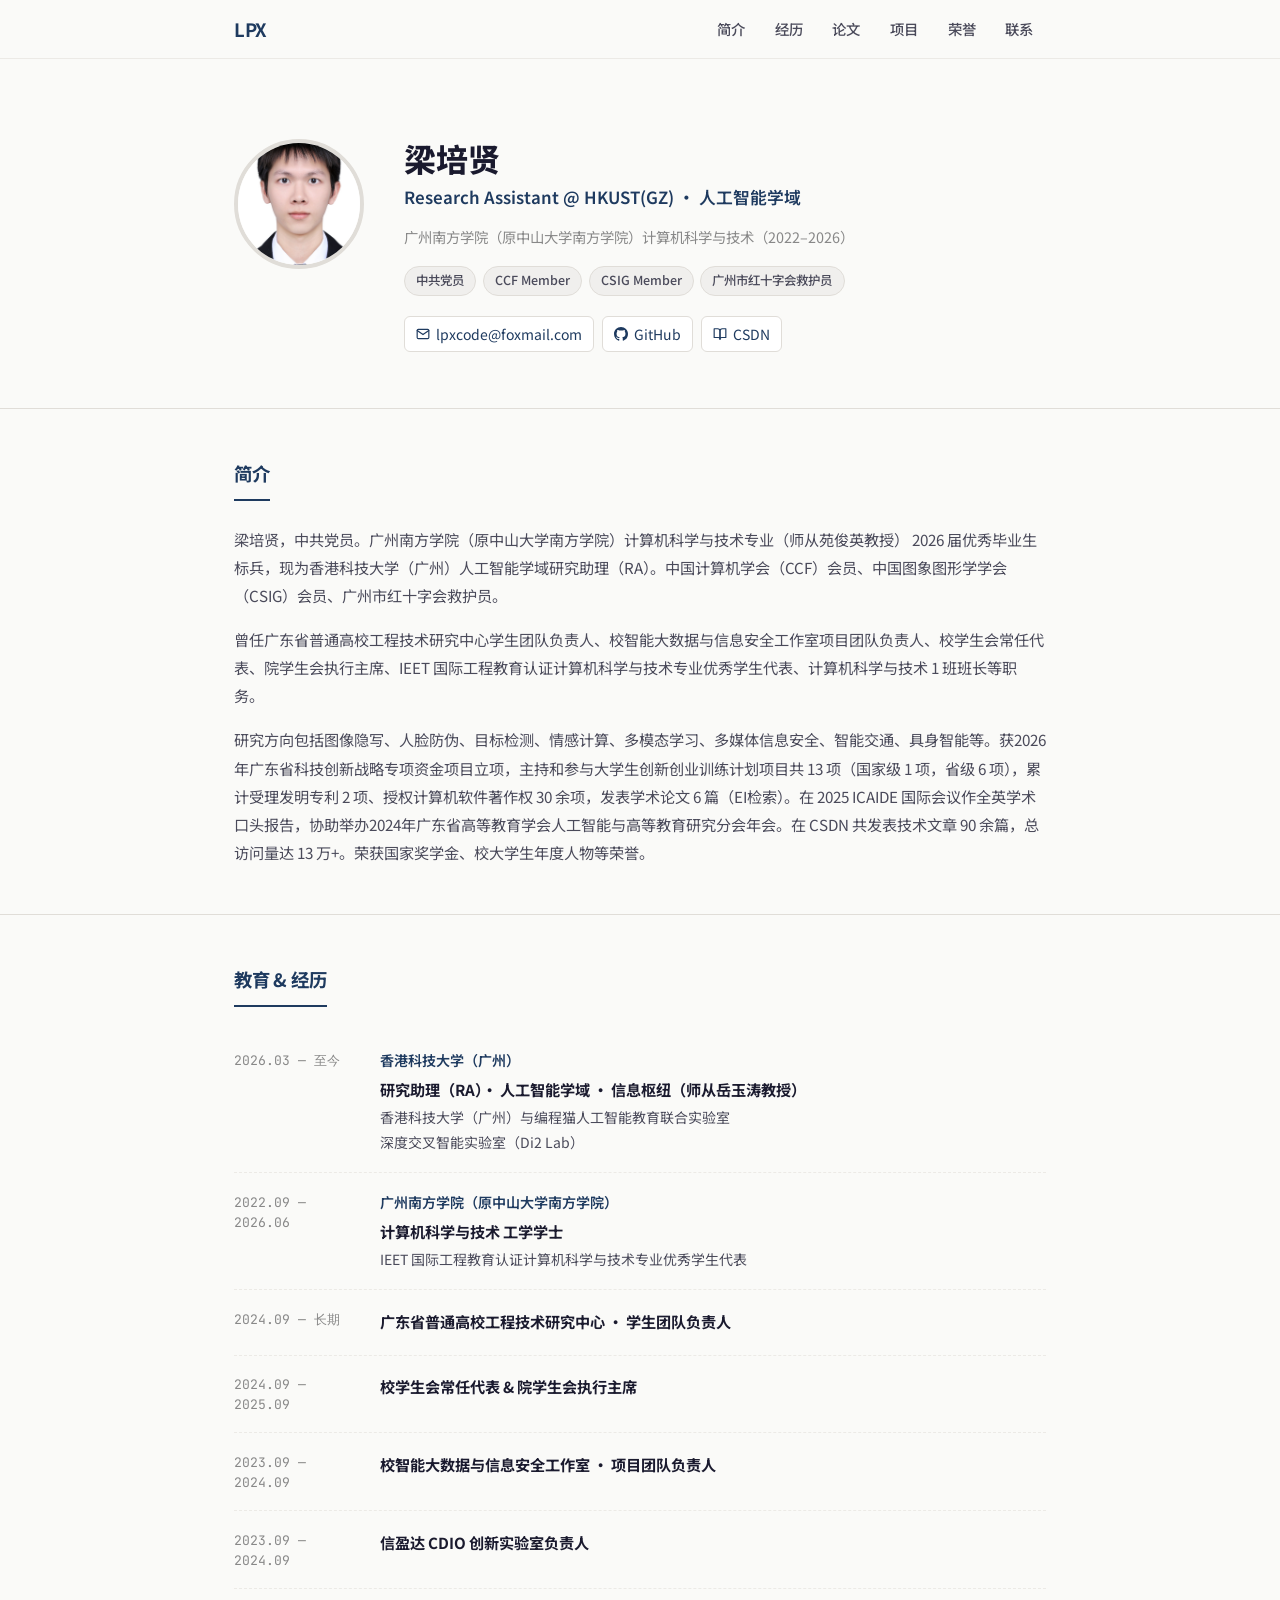
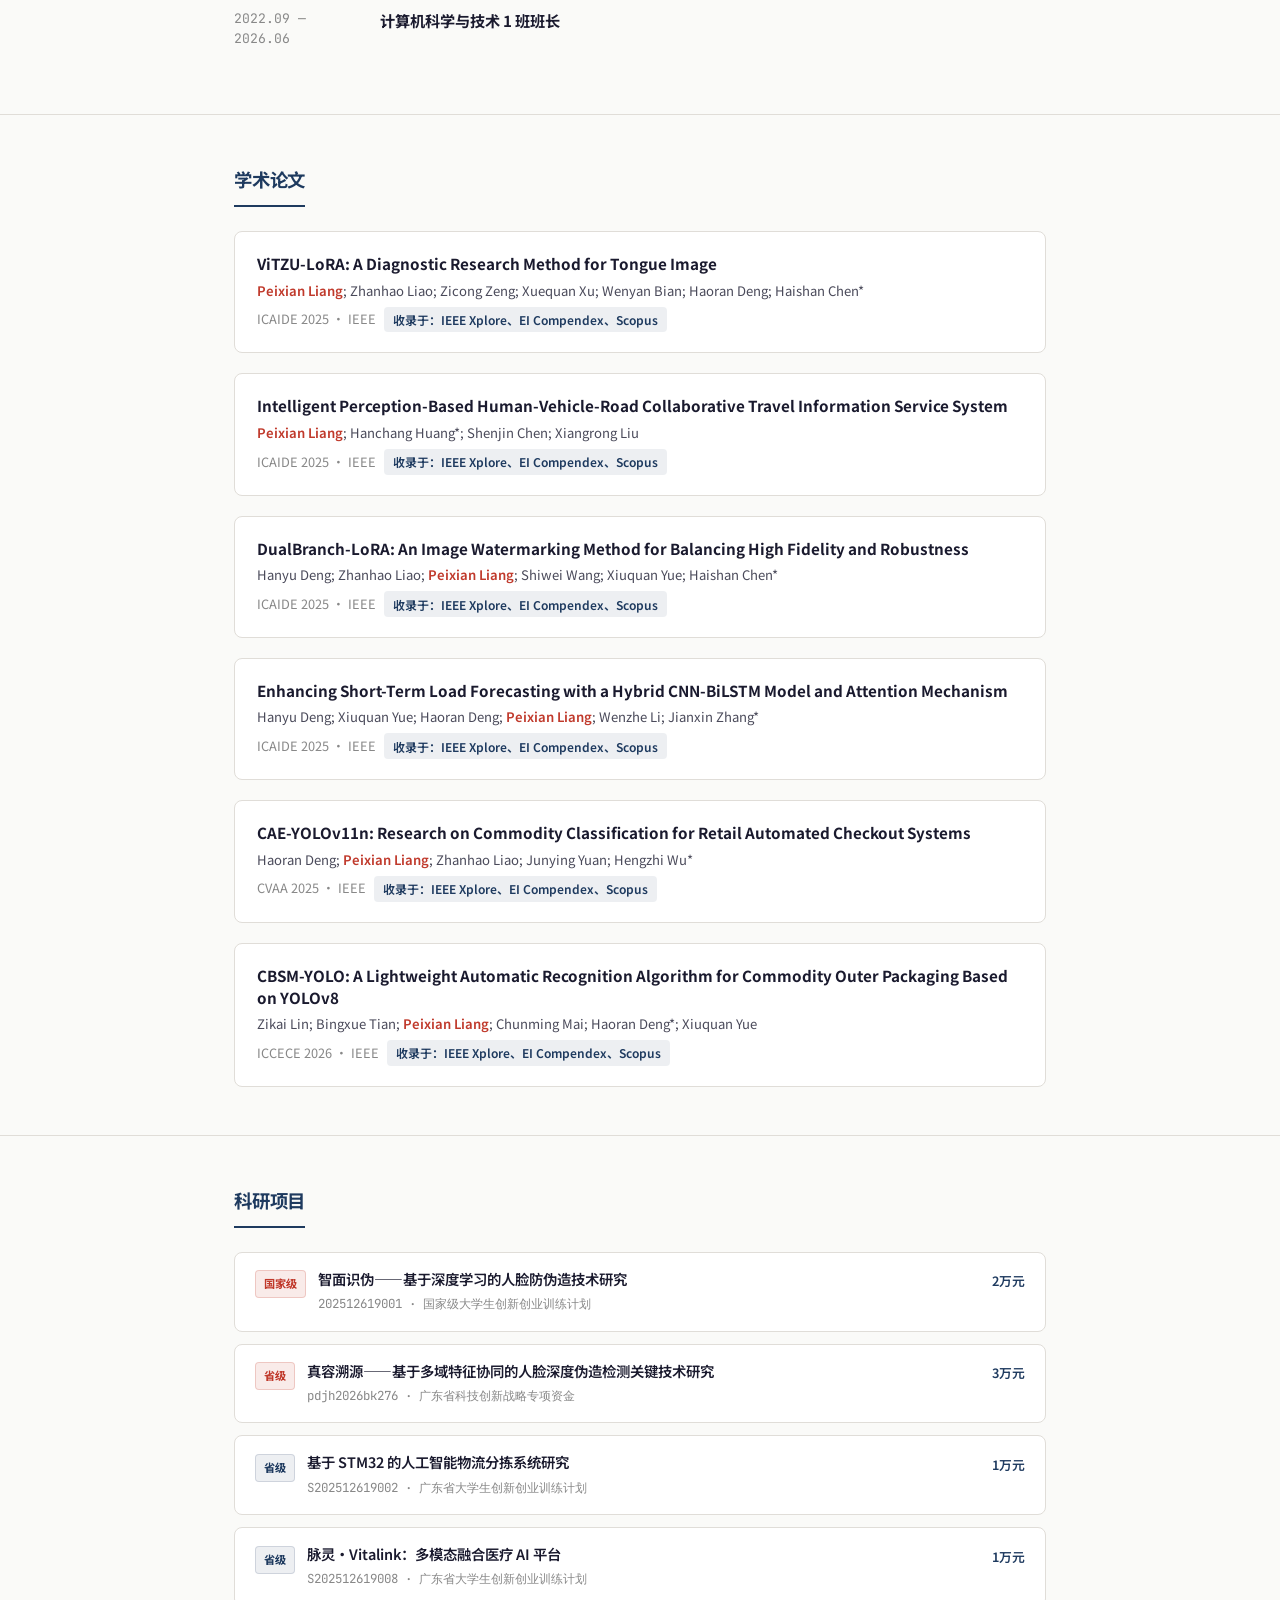
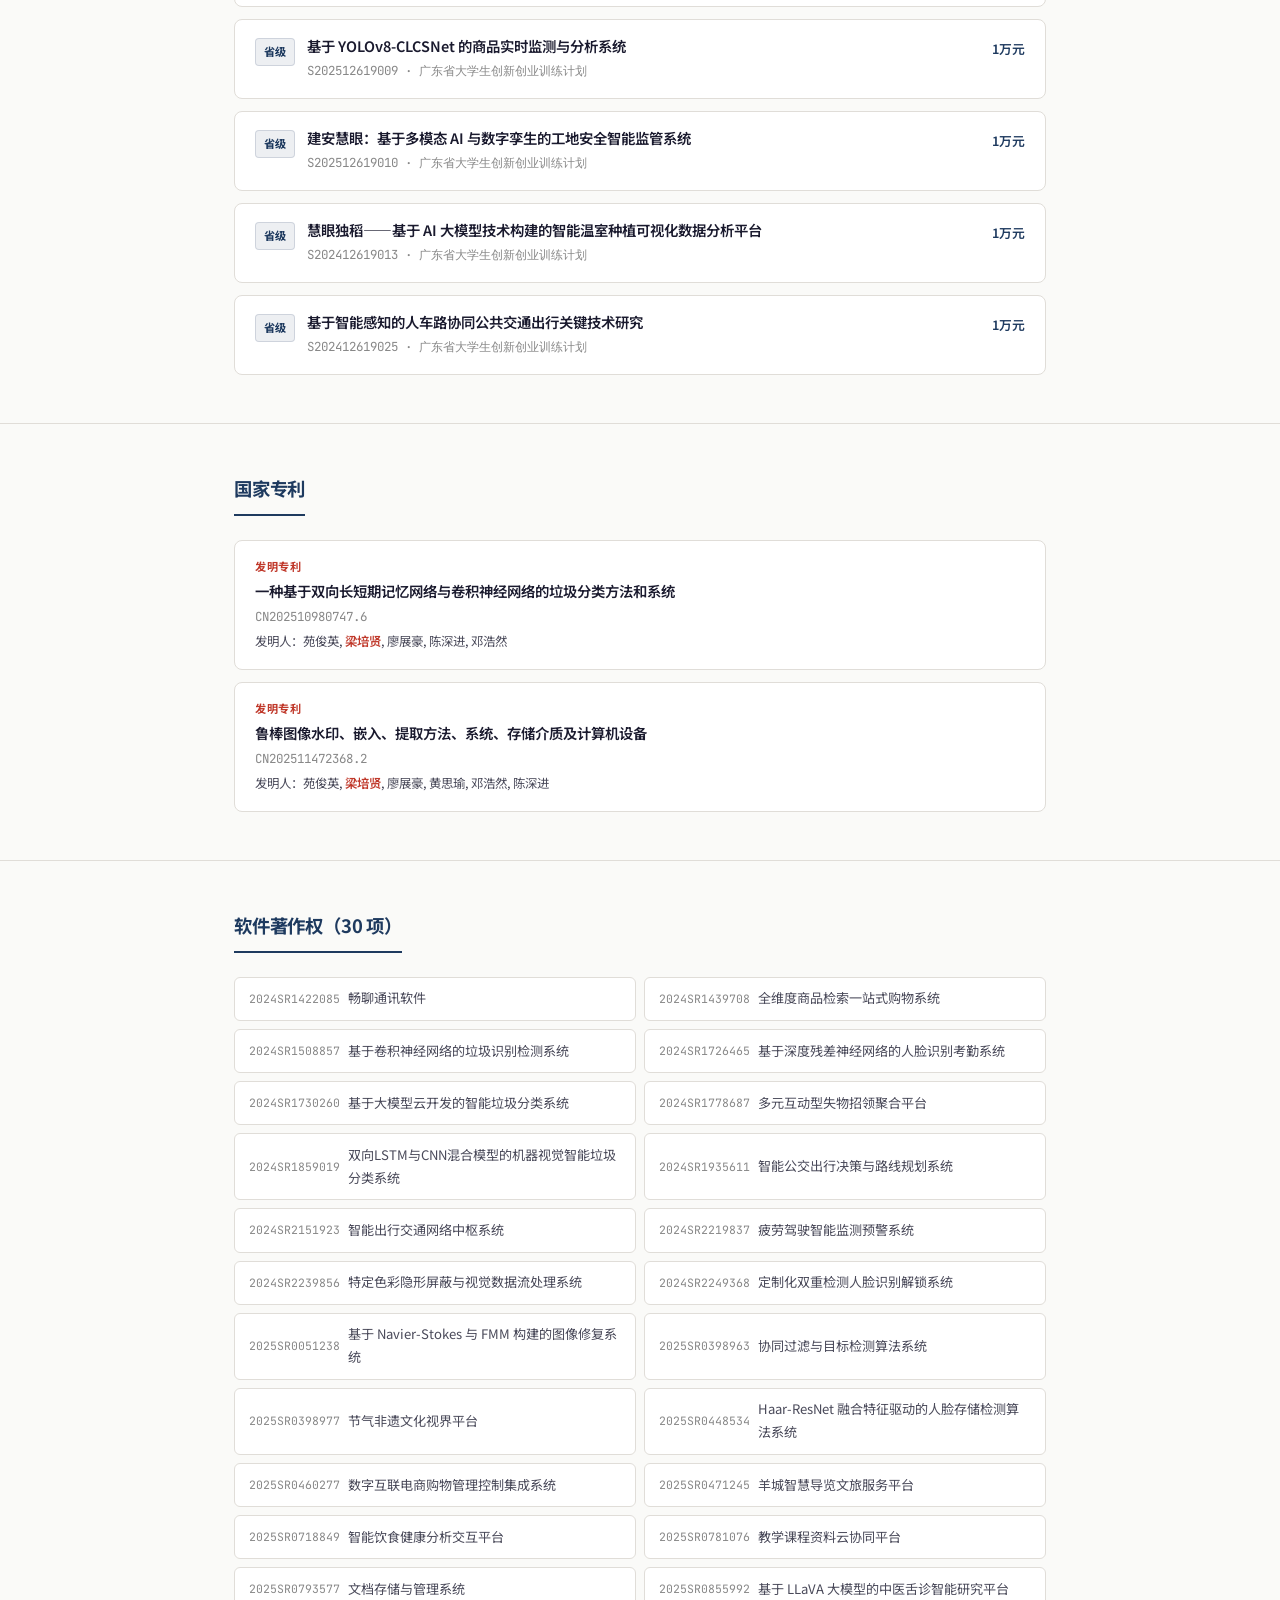
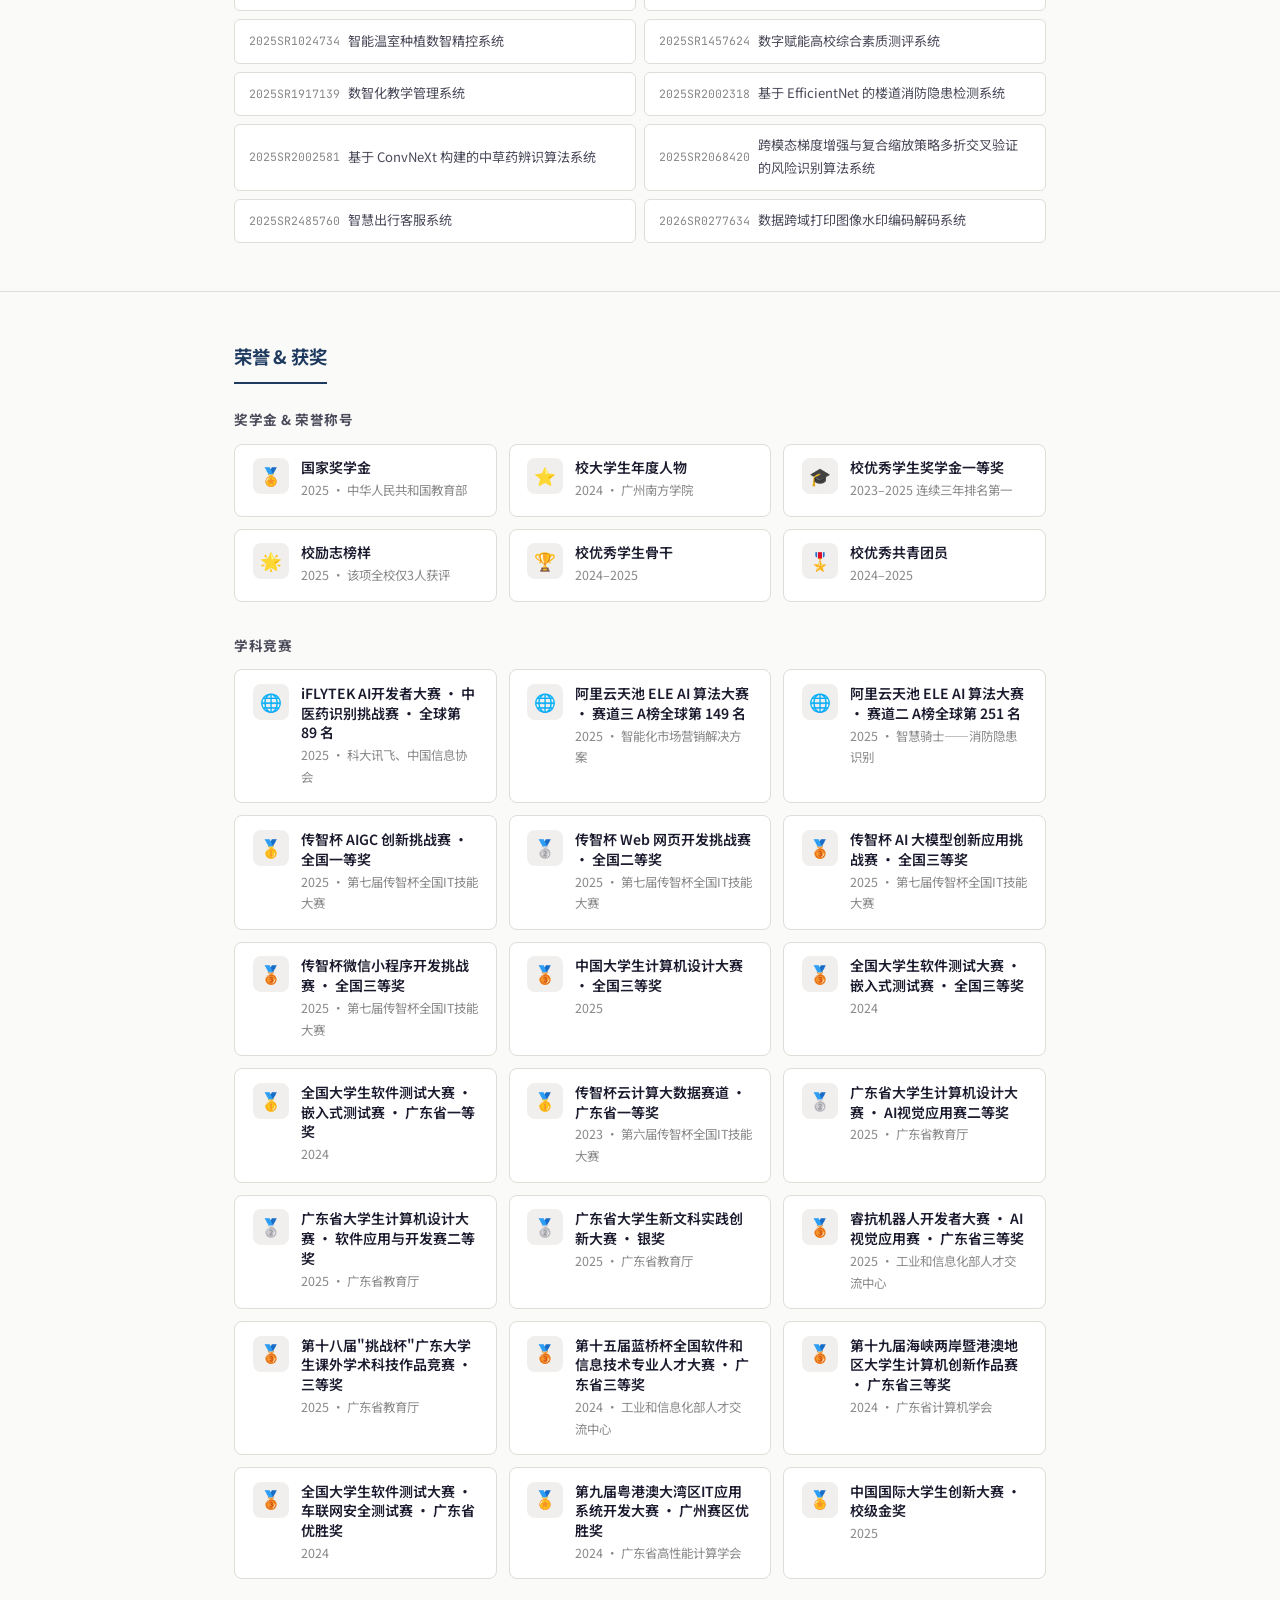
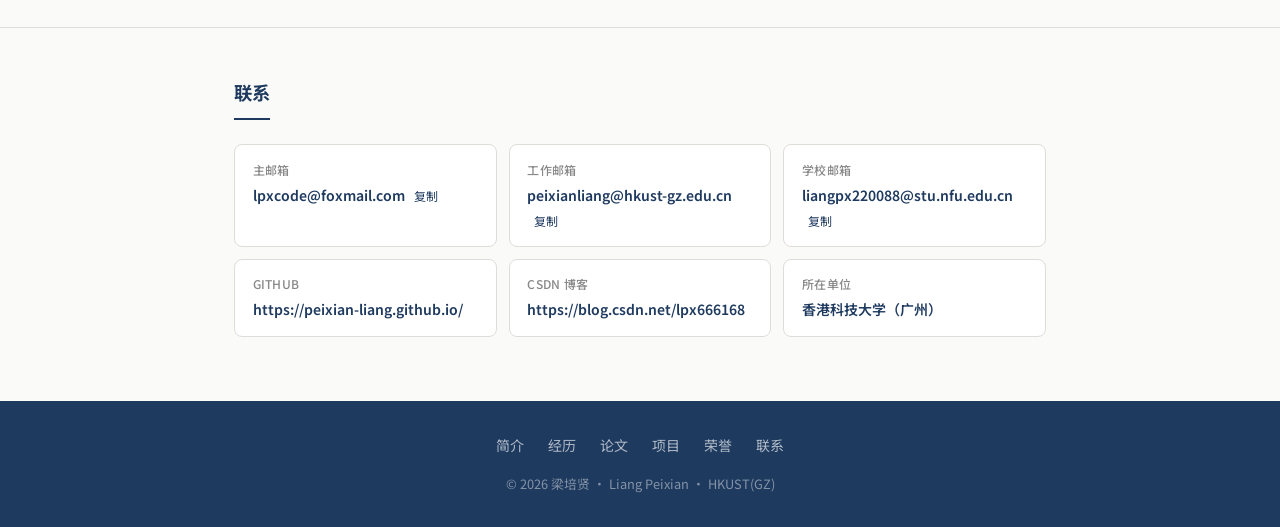
==== commit e20c7aa9: "更新" ====
--- a/index.html
+++ b/index.html
@@ -145,7 +145,7 @@
           <h2 class="section-title">简介</h2>
           <div class="about-text">
             <p>
-              梁培贤，中共党员。广州南方学院（原中山大学南方学院）计算机科学与技术专业
+              梁培贤，中共党员。广州南方学院（原中山大学南方学院）计算机科学与技术专业（师从苑俊英教授）
               2026
               届优秀毕业生标兵，现为香港科技大学（广州）人工智能学域研究助理（RA）。中国计算机学会（CCF）会员、中国图象图形学学会（CSIG）会员、广州市红十字会救护员。
             </p>
@@ -173,11 +173,17 @@
           <h2 class="section-title">教育 & 经历</h2>
           <div class="exp-list">
             <div class="exp-item">
-              <div class="exp-date">2026.03 — 2026.06</div>
+              <div class="exp-date">2026.03 — 至今</div>
               <div>
                 <div class="exp-org">香港科技大学（广州）</div>
                 <div class="exp-title">
-                  研究助理（RA）· 人工智能学域 · 信息枢纽
+                  研究助理（RA）· 人工智能学域 · 信息枢纽（师从岳玉涛教授）
+                </div>
+                <div class="exp-desc">
+                  香港科技大学（广州）与编程猫人工智能教育联合实验室
+                </div>
+                <div class="exp-desc">
+                  深度交叉智能实验室（Di2 Lab）
                 </div>
               </div>
             </div>
@@ -192,7 +198,7 @@
               </div>
             </div>
             <div class="exp-item">
-              <div class="exp-date">2024.09 — 2026.01</div>
+              <div class="exp-date">2024.09 — 长期</div>
               <div>
                 <div class="exp-title">
                   广东省普通高校工程技术研究中心 · 学生团队负责人
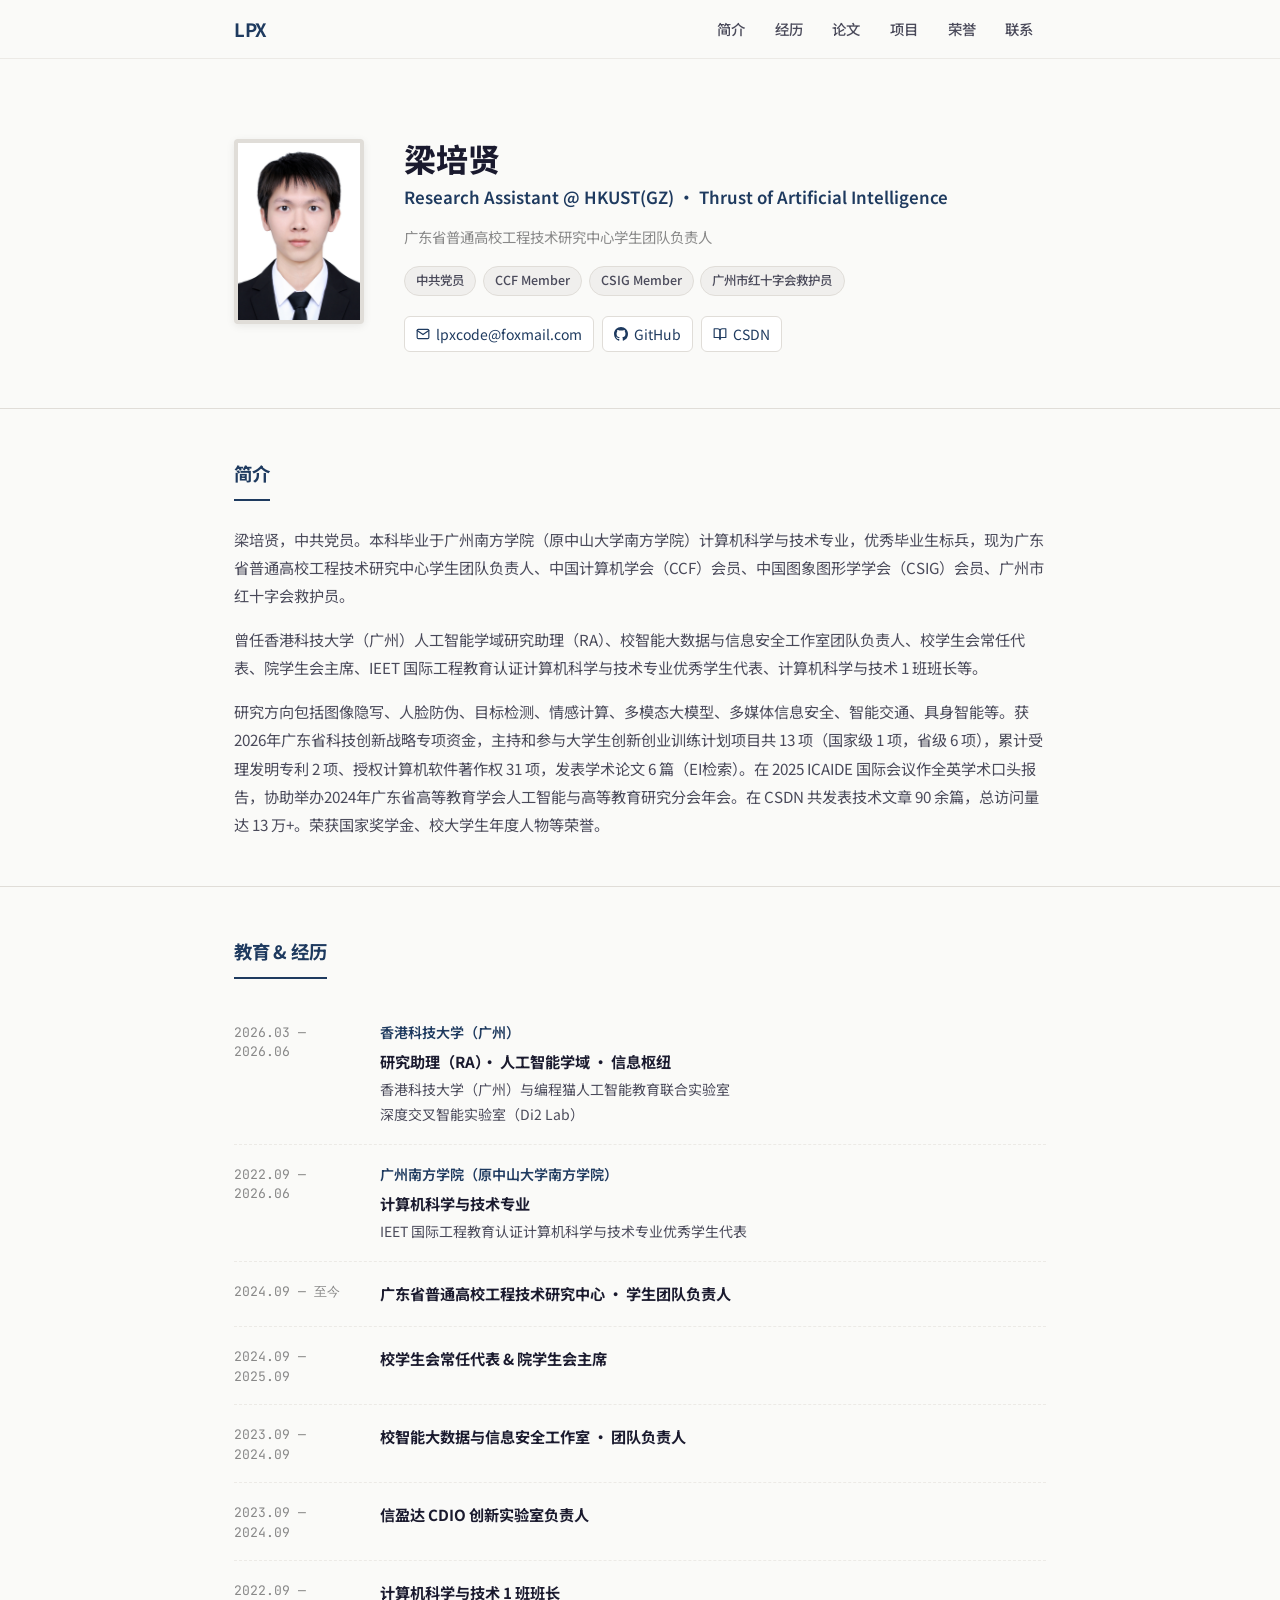
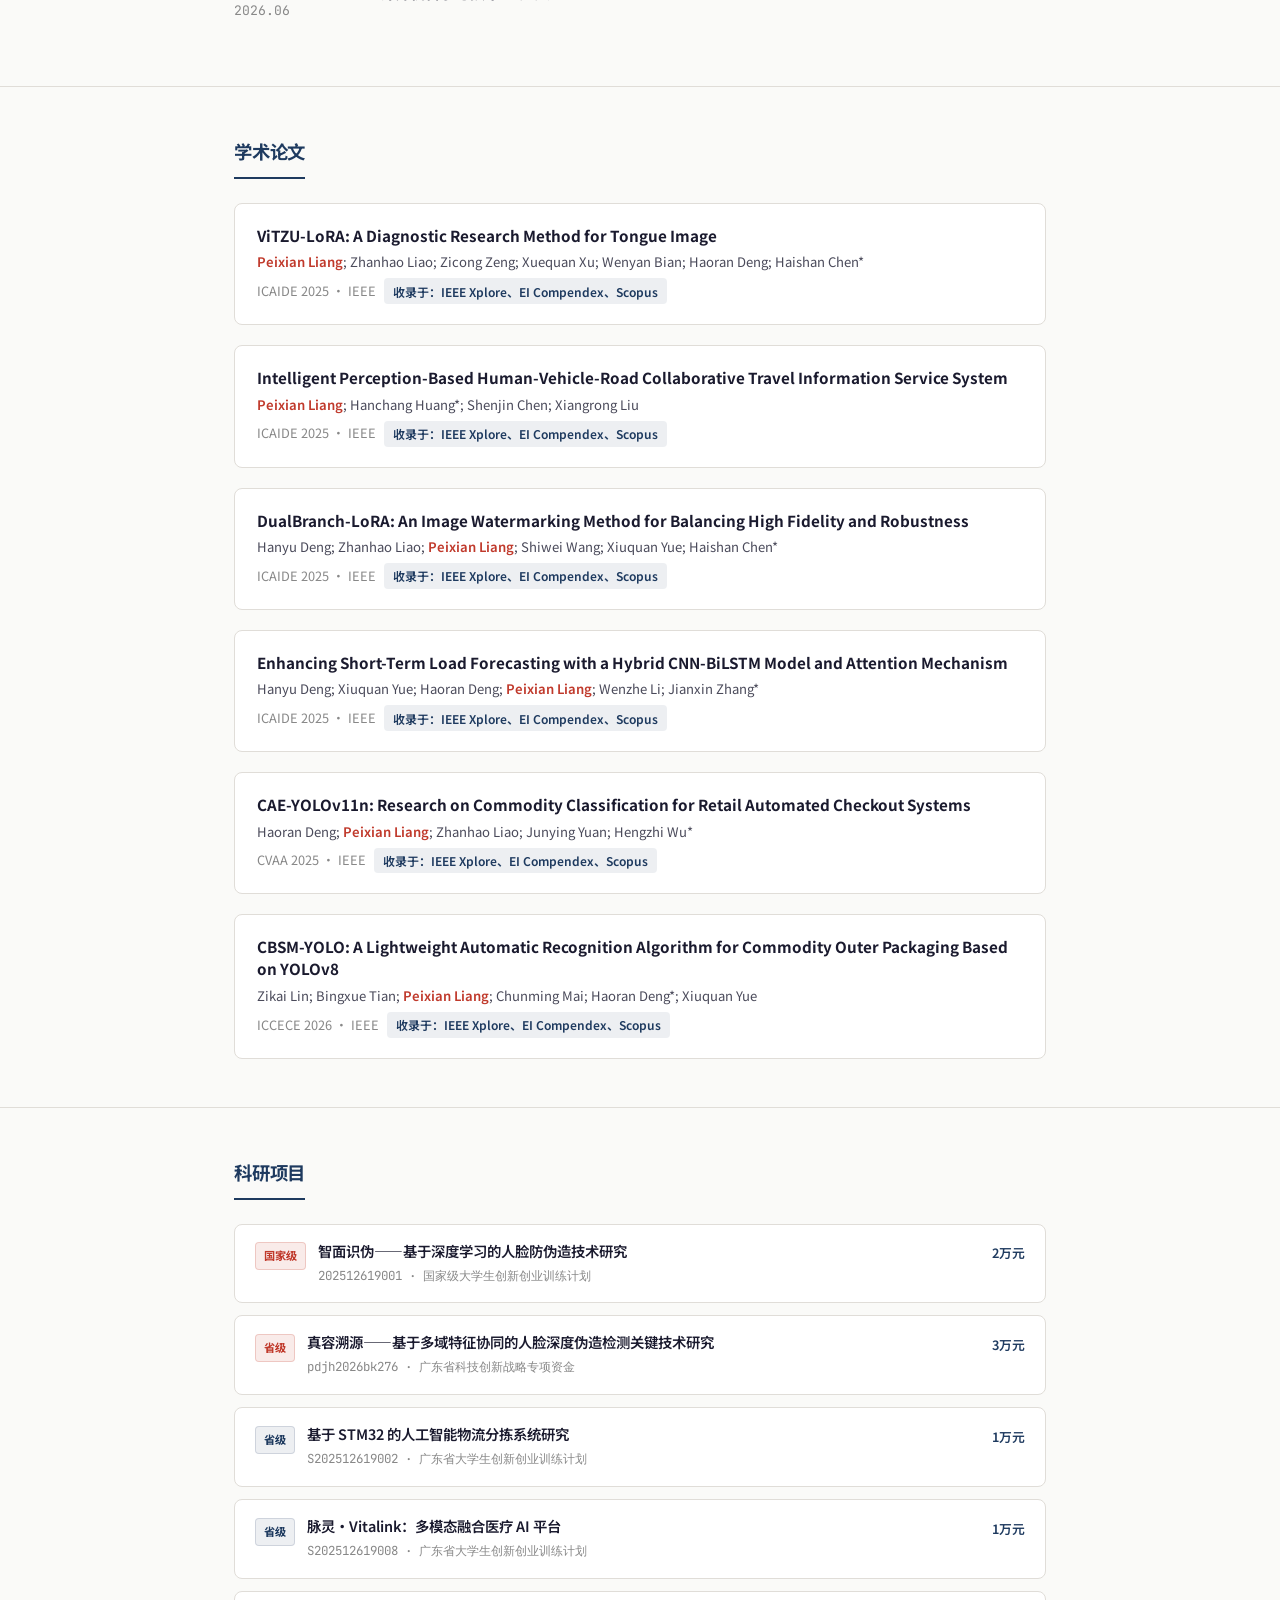
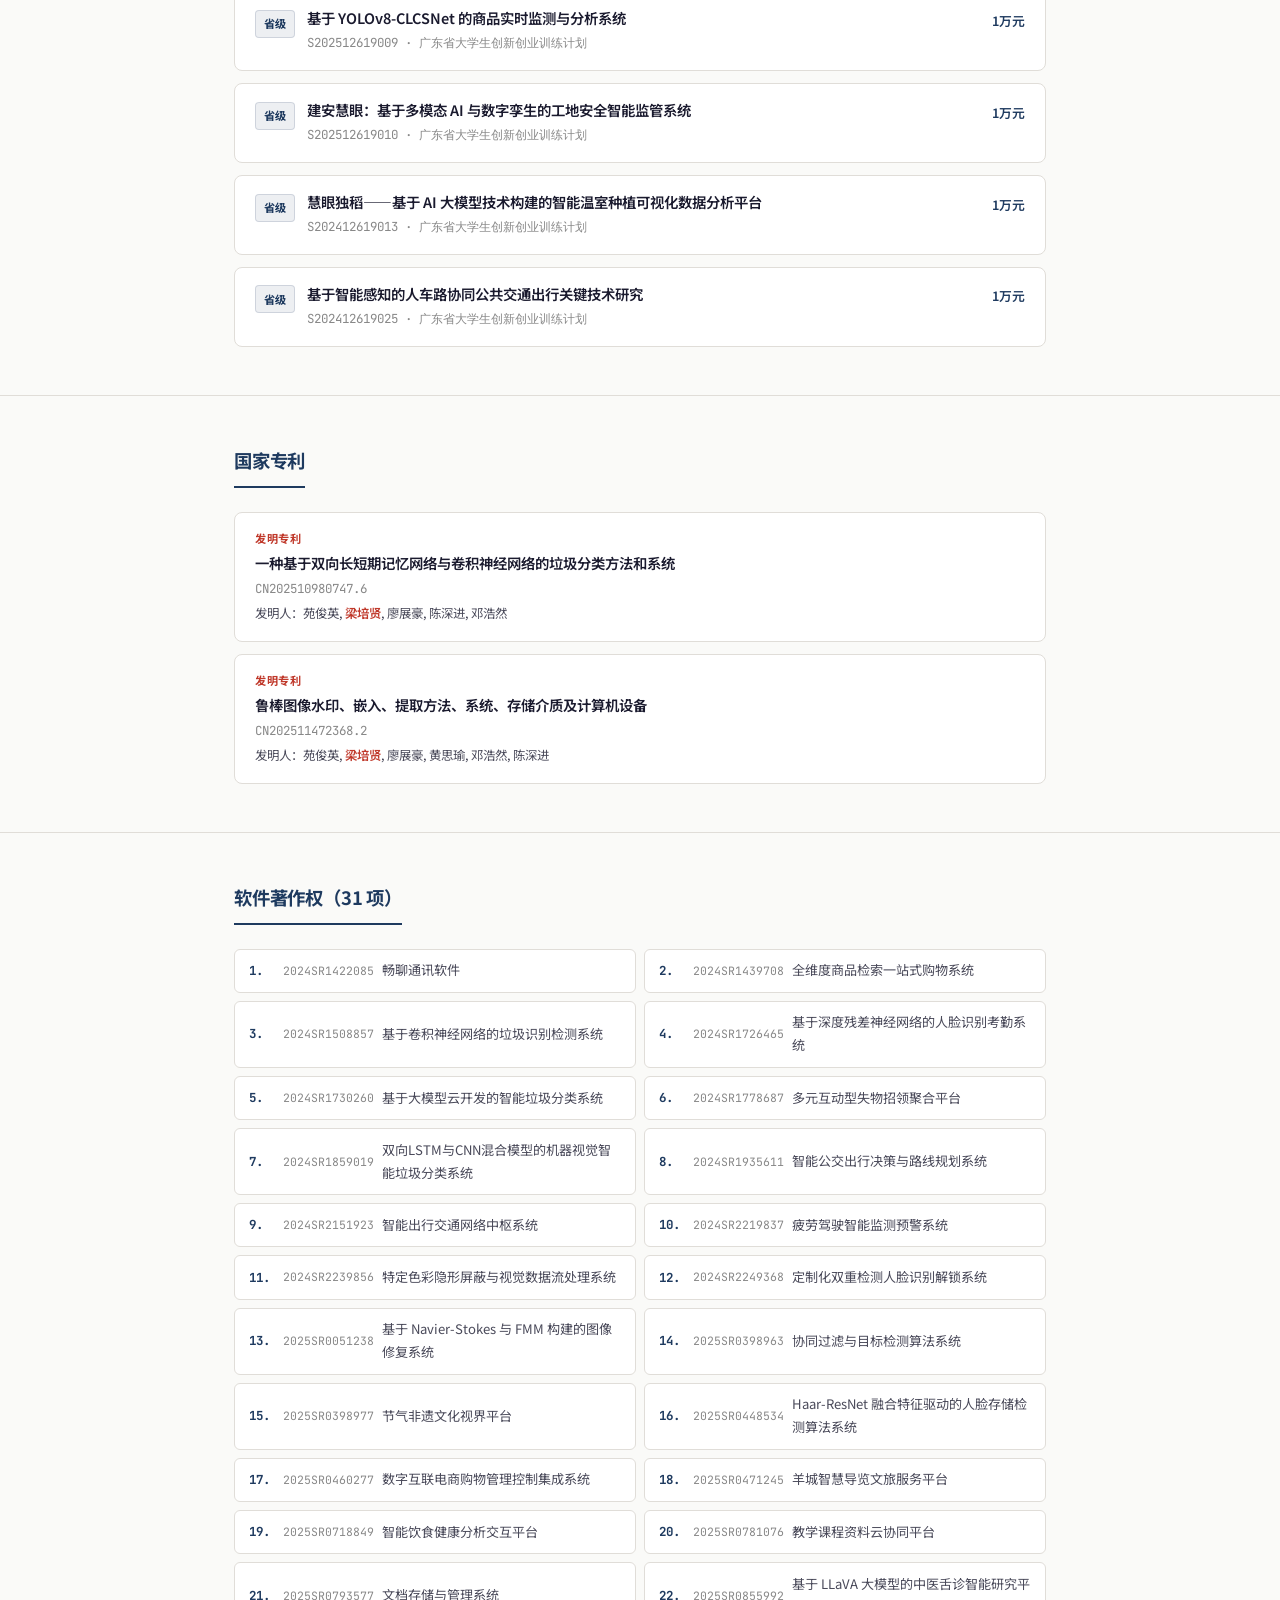
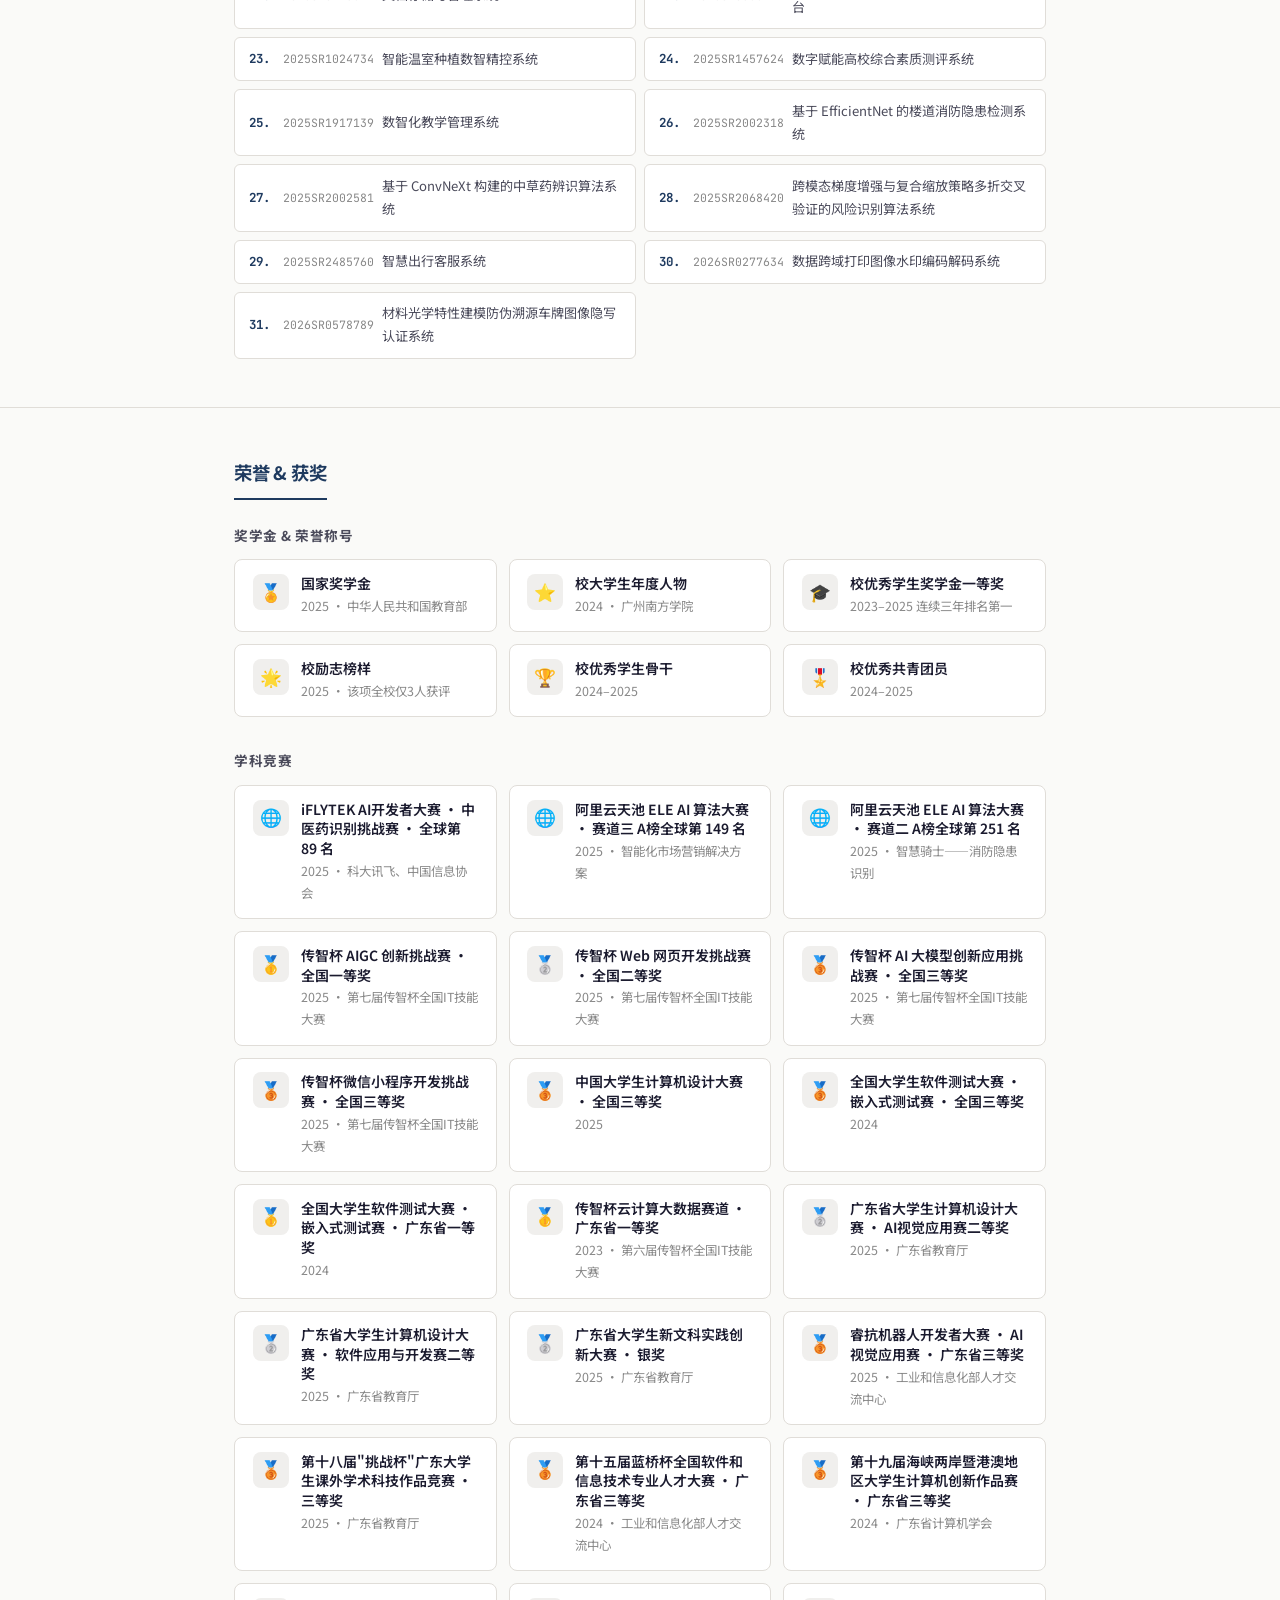
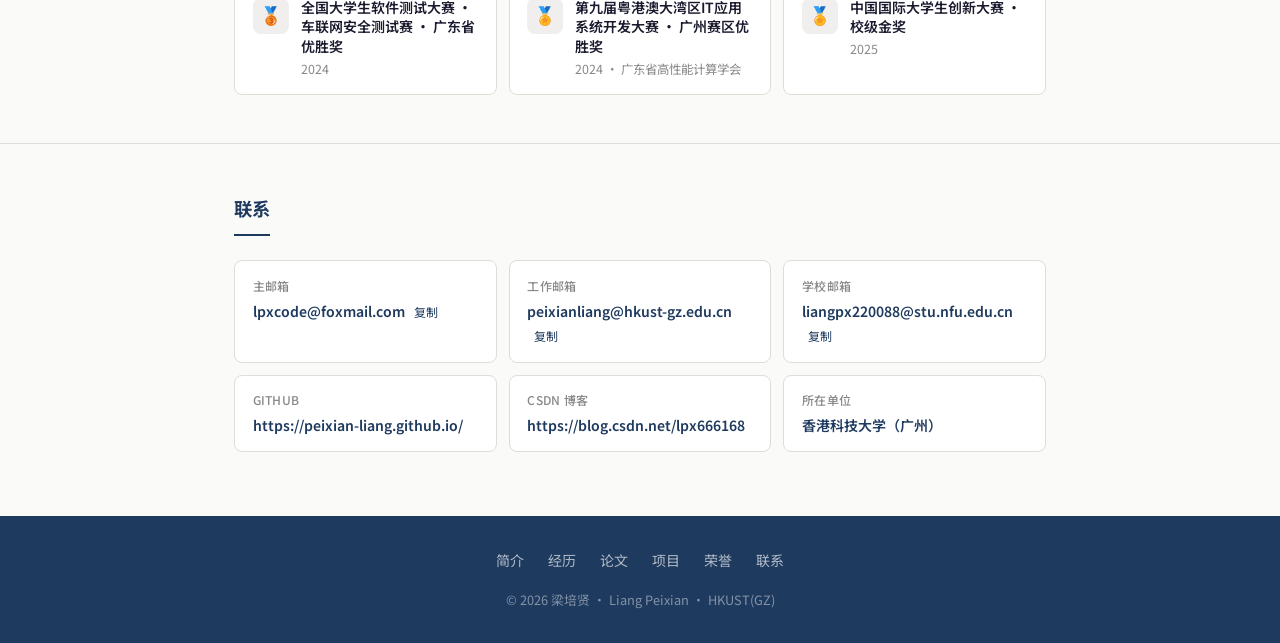
==== commit 04423fff: "更新" ====
--- a/index.html
+++ b/index.html
@@ -63,10 +63,10 @@
           <div class="header-info">
             <h1>梁培贤</h1>
             <p class="subtitle">
-              Research Assistant @ HKUST(GZ) · 人工智能学域
+              Research Assistant @ HKUST(GZ) · Thrust of Artificial Intelligence
             </p>
             <p class="institution">
-              广州南方学院（原中山大学南方学院）计算机科学与技术（2022–2026）
+              广东省普通高校工程技术研究中心学生团队负责人
             </p>
             <div class="header-tags">
               <span class="tag">中共党员</span>
@@ -145,19 +145,17 @@
           <h2 class="section-title">简介</h2>
           <div class="about-text">
             <p>
-              梁培贤，中共党员。广州南方学院（原中山大学南方学院）计算机科学与技术专业（师从苑俊英教授）
-              2026
-              届优秀毕业生标兵，现为香港科技大学（广州）人工智能学域研究助理（RA）。中国计算机学会（CCF）会员、中国图象图形学学会（CSIG）会员、广州市红十字会救护员。
+              梁培贤，中共党员。本科毕业于广州南方学院（原中山大学南方学院）计算机科学与技术专业，优秀毕业生标兵，现为广东省普通高校工程技术研究中心学生团队负责人、中国计算机学会（CCF）会员、中国图象图形学学会（CSIG）会员、广州市红十字会救护员。
             </p>
             <p>
-              曾任广东省普通高校工程技术研究中心学生团队负责人、校智能大数据与信息安全工作室项目团队负责人、校学生会常任代表、院学生会执行主席、IEET
+              曾任香港科技大学（广州）人工智能学域研究助理（RA）、校智能大数据与信息安全工作室团队负责人、校学生会常任代表、院学生会主席、IEET
               国际工程教育认证计算机科学与技术专业优秀学生代表、计算机科学与技术
-              1 班班长等职务。
+              1 班班长等。
             </p>
             <p>
-              研究方向包括图像隐写、人脸防伪、目标检测、情感计算、多模态学习、多媒体信息安全、智能交通、具身智能等。获2026年广东省科技创新战略专项资金项目立项，主持和参与大学生创新创业训练计划项目共
+              研究方向包括图像隐写、人脸防伪、目标检测、情感计算、多模态大模型、多媒体信息安全、智能交通、具身智能等。获2026年广东省科技创新战略专项资金，主持和参与大学生创新创业训练计划项目共
               13 项（国家级 1 项，省级 6 项），累计受理发明专利 2
-              项、授权计算机软件著作权 30 余项，发表学术论文 6 篇（EI检索）。在
+              项、授权计算机软件著作权 31 项，发表学术论文 6 篇（EI检索）。在
               2025 ICAIDE
               国际会议作全英学术口头报告，协助举办2024年广东省高等教育学会人工智能与高等教育研究分会年会。在
               CSDN 共发表技术文章 90 余篇，总访问量达 13
@@ -173,11 +171,11 @@
           <h2 class="section-title">教育 & 经历</h2>
           <div class="exp-list">
             <div class="exp-item">
-              <div class="exp-date">2026.03 — 至今</div>
+              <div class="exp-date">2026.03 — 2026.06</div>
               <div>
                 <div class="exp-org">香港科技大学（广州）</div>
                 <div class="exp-title">
-                  研究助理（RA）· 人工智能学域 · 信息枢纽（师从岳玉涛教授）
+                  研究助理（RA）· 人工智能学域 · 信息枢纽
                 </div>
                 <div class="exp-desc">
                   香港科技大学（广州）与编程猫人工智能教育联合实验室
@@ -191,14 +189,14 @@
               <div class="exp-date">2022.09 — 2026.06</div>
               <div>
                 <div class="exp-org">广州南方学院（原中山大学南方学院）</div>
-                <div class="exp-title">计算机科学与技术 工学学士</div>
+                <div class="exp-title">计算机科学与技术专业</div>
                 <div class="exp-desc">
                   IEET 国际工程教育认证计算机科学与技术专业优秀学生代表
                 </div>
               </div>
             </div>
             <div class="exp-item">
-              <div class="exp-date">2024.09 — 长期</div>
+              <div class="exp-date">2024.09 — 至今</div>
               <div>
                 <div class="exp-title">
                   广东省普通高校工程技术研究中心 · 学生团队负责人
@@ -209,7 +207,7 @@
               <div class="exp-date">2024.09 — 2025.09</div>
               <div>
                 <div class="exp-title">
-                  校学生会常任代表 &amp; 院学生会执行主席
+                  校学生会常任代表 &amp; 院学生会主席
                 </div>
               </div>
             </div>
@@ -217,7 +215,7 @@
               <div class="exp-date">2023.09 — 2024.09</div>
               <div>
                 <div class="exp-title">
-                  校智能大数据与信息安全工作室 · 项目团队负责人
+                  校智能大数据与信息安全工作室 · 团队负责人
                 </div>
               </div>
             </div>
@@ -482,121 +480,125 @@
       <!-- Software Copyrights -->
       <section class="section" id="softwares">
         <div class="container">
-          <h2 class="section-title">软件著作权（30 项）</h2>
+          <h2 class="section-title">软件著作权（31 项）</h2>
           <div class="soft-list">
             <div class="soft-item">
-              <span class="soft-num">2024SR1422085</span>畅聊通讯软件
-            </div>
-            <div class="soft-item">
-              <span class="soft-num">2024SR1439708</span
+              <span class="soft-index">1.</span><span class="soft-num">2024SR1422085</span>畅聊通讯软件
+            </div>
+            <div class="soft-item">
+              <span class="soft-index">2.</span><span class="soft-num">2024SR1439708</span
               >全维度商品检索一站式购物系统
             </div>
             <div class="soft-item">
-              <span class="soft-num">2024SR1508857</span
+              <span class="soft-index">3.</span><span class="soft-num">2024SR1508857</span
               >基于卷积神经网络的垃圾识别检测系统
             </div>
             <div class="soft-item">
-              <span class="soft-num">2024SR1726465</span
+              <span class="soft-index">4.</span><span class="soft-num">2024SR1726465</span
               >基于深度残差神经网络的人脸识别考勤系统
             </div>
             <div class="soft-item">
-              <span class="soft-num">2024SR1730260</span
+              <span class="soft-index">5.</span><span class="soft-num">2024SR1730260</span
               >基于大模型云开发的智能垃圾分类系统
             </div>
             <div class="soft-item">
-              <span class="soft-num">2024SR1778687</span
+              <span class="soft-index">6.</span><span class="soft-num">2024SR1778687</span
               >多元互动型失物招领聚合平台
             </div>
             <div class="soft-item">
-              <span class="soft-num">2024SR1859019</span
+              <span class="soft-index">7.</span><span class="soft-num">2024SR1859019</span
               >双向LSTM与CNN混合模型的机器视觉智能垃圾分类系统
             </div>
             <div class="soft-item">
-              <span class="soft-num">2024SR1935611</span
+              <span class="soft-index">8.</span><span class="soft-num">2024SR1935611</span
               >智能公交出行决策与路线规划系统
             </div>
             <div class="soft-item">
-              <span class="soft-num">2024SR2151923</span
+              <span class="soft-index">9.</span><span class="soft-num">2024SR2151923</span
               >智能出行交通网络中枢系统
             </div>
             <div class="soft-item">
-              <span class="soft-num">2024SR2219837</span
+              <span class="soft-index">10.</span><span class="soft-num">2024SR2219837</span
               >疲劳驾驶智能监测预警系统
             </div>
             <div class="soft-item">
-              <span class="soft-num">2024SR2239856</span
+              <span class="soft-index">11.</span><span class="soft-num">2024SR2239856</span
               >特定色彩隐形屏蔽与视觉数据流处理系统
             </div>
             <div class="soft-item">
-              <span class="soft-num">2024SR2249368</span
+              <span class="soft-index">12.</span><span class="soft-num">2024SR2249368</span
               >定制化双重检测人脸识别解锁系统
             </div>
             <div class="soft-item">
-              <span class="soft-num">2025SR0051238</span>基于 Navier-Stokes 与
+              <span class="soft-index">13.</span><span class="soft-num">2025SR0051238</span>基于 Navier-Stokes 与
               FMM 构建的图像修复系统
             </div>
             <div class="soft-item">
-              <span class="soft-num">2025SR0398963</span
+              <span class="soft-index">14.</span><span class="soft-num">2025SR0398963</span
               >协同过滤与目标检测算法系统
             </div>
             <div class="soft-item">
-              <span class="soft-num">2025SR0398977</span>节气非遗文化视界平台
-            </div>
-            <div class="soft-item">
-              <span class="soft-num">2025SR0448534</span>Haar-ResNet
+              <span class="soft-index">15.</span><span class="soft-num">2025SR0398977</span>节气非遗文化视界平台
+            </div>
+            <div class="soft-item">
+              <span class="soft-index">16.</span><span class="soft-num">2025SR0448534</span>Haar-ResNet
               融合特征驱动的人脸存储检测算法系统
             </div>
             <div class="soft-item">
-              <span class="soft-num">2025SR0460277</span
+              <span class="soft-index">17.</span><span class="soft-num">2025SR0460277</span
               >数字互联电商购物管理控制集成系统
             </div>
             <div class="soft-item">
-              <span class="soft-num">2025SR0471245</span
+              <span class="soft-index">18.</span><span class="soft-num">2025SR0471245</span
               >羊城智慧导览文旅服务平台
             </div>
             <div class="soft-item">
-              <span class="soft-num">2025SR0718849</span
+              <span class="soft-index">19.</span><span class="soft-num">2025SR0718849</span
               >智能饮食健康分析交互平台
             </div>
             <div class="soft-item">
-              <span class="soft-num">2025SR0781076</span>教学课程资料云协同平台
-            </div>
-            <div class="soft-item">
-              <span class="soft-num">2025SR0793577</span>文档存储与管理系统
-            </div>
-            <div class="soft-item">
-              <span class="soft-num">2025SR0855992</span>基于 LLaVA
+              <span class="soft-index">20.</span><span class="soft-num">2025SR0781076</span>教学课程资料云协同平台
+            </div>
+            <div class="soft-item">
+              <span class="soft-index">21.</span><span class="soft-num">2025SR0793577</span>文档存储与管理系统
+            </div>
+            <div class="soft-item">
+              <span class="soft-index">22.</span><span class="soft-num">2025SR0855992</span>基于 LLaVA
               大模型的中医舌诊智能研究平台
             </div>
             <div class="soft-item">
-              <span class="soft-num">2025SR1024734</span
+              <span class="soft-index">23.</span><span class="soft-num">2025SR1024734</span
               >智能温室种植数智精控系统
             </div>
             <div class="soft-item">
-              <span class="soft-num">2025SR1457624</span
+              <span class="soft-index">24.</span><span class="soft-num">2025SR1457624</span
               >数字赋能高校综合素质测评系统
             </div>
             <div class="soft-item">
-              <span class="soft-num">2025SR1917139</span>数智化教学管理系统
-            </div>
-            <div class="soft-item">
-              <span class="soft-num">2025SR2002318</span>基于 EfficientNet
+              <span class="soft-index">25.</span><span class="soft-num">2025SR1917139</span>数智化教学管理系统
+            </div>
+            <div class="soft-item">
+              <span class="soft-index">26.</span><span class="soft-num">2025SR2002318</span>基于 EfficientNet
               的楼道消防隐患检测系统
             </div>
             <div class="soft-item">
-              <span class="soft-num">2025SR2002581</span>基于 ConvNeXt
+              <span class="soft-index">27.</span><span class="soft-num">2025SR2002581</span>基于 ConvNeXt
               构建的中草药辨识算法系统
             </div>
             <div class="soft-item">
-              <span class="soft-num">2025SR2068420</span
+              <span class="soft-index">28.</span><span class="soft-num">2025SR2068420</span
               >跨模态梯度增强与复合缩放策略多折交叉验证的风险识别算法系统
             </div>
             <div class="soft-item">
-              <span class="soft-num">2025SR2485760</span>智慧出行客服系统
-            </div>
-            <div class="soft-item">
-              <span class="soft-num">2026SR0277634</span
+              <span class="soft-index">29.</span><span class="soft-num">2025SR2485760</span>智慧出行客服系统
+            </div>
+            <div class="soft-item">
+              <span class="soft-index">30.</span><span class="soft-num">2026SR0277634</span
               >数据跨域打印图像水印编码解码系统
+            </div>
+            <div class="soft-item">
+              <span class="soft-index">31.</span><span class="soft-num">2026SR0578789</span
+              >材料光学特性建模防伪溯源车牌图像隐写认证系统
             </div>
           </div>
         </div>
--- a/css/simple.css
+++ b/css/simple.css
@@ -138,17 +138,18 @@
 
 .avatar-img {
     width: 130px;
-    height: 130px;
-    border-radius: 50%;
-    object-fit: cover;
+    height: auto;
+    border-radius: 4px;
+    object-fit: contain;
     border: 4px solid var(--border);
     background: var(--bg-alt);
+    box-shadow: 0 2px 8px rgba(0, 0, 0, 0.08);
 }
 
 .avatar-placeholder {
     width: 130px;
-    height: 130px;
-    border-radius: 50%;
+    height: 173px;
+    border-radius: 4px;
     background: var(--primary);
     color: #fff;
     display: flex;
@@ -528,6 +529,15 @@
     font-size: 0.72rem;
     color: var(--text-muted);
     white-space: nowrap;
+    flex-shrink: 0;
+}
+
+.soft-index {
+    font-family: var(--font-mono);
+    font-size: 0.78rem;
+    font-weight: 700;
+    color: var(--primary);
+    min-width: 1.6rem;
     flex-shrink: 0;
 }
 
@@ -696,8 +706,12 @@
     .avatar-img,
     .avatar-placeholder {
         width: 100px;
-        height: 100px;
+        height: auto;
         font-size: 1.8rem;
+    }
+
+    .avatar-placeholder {
+        height: 133px;
     }
 
     .exp-item {
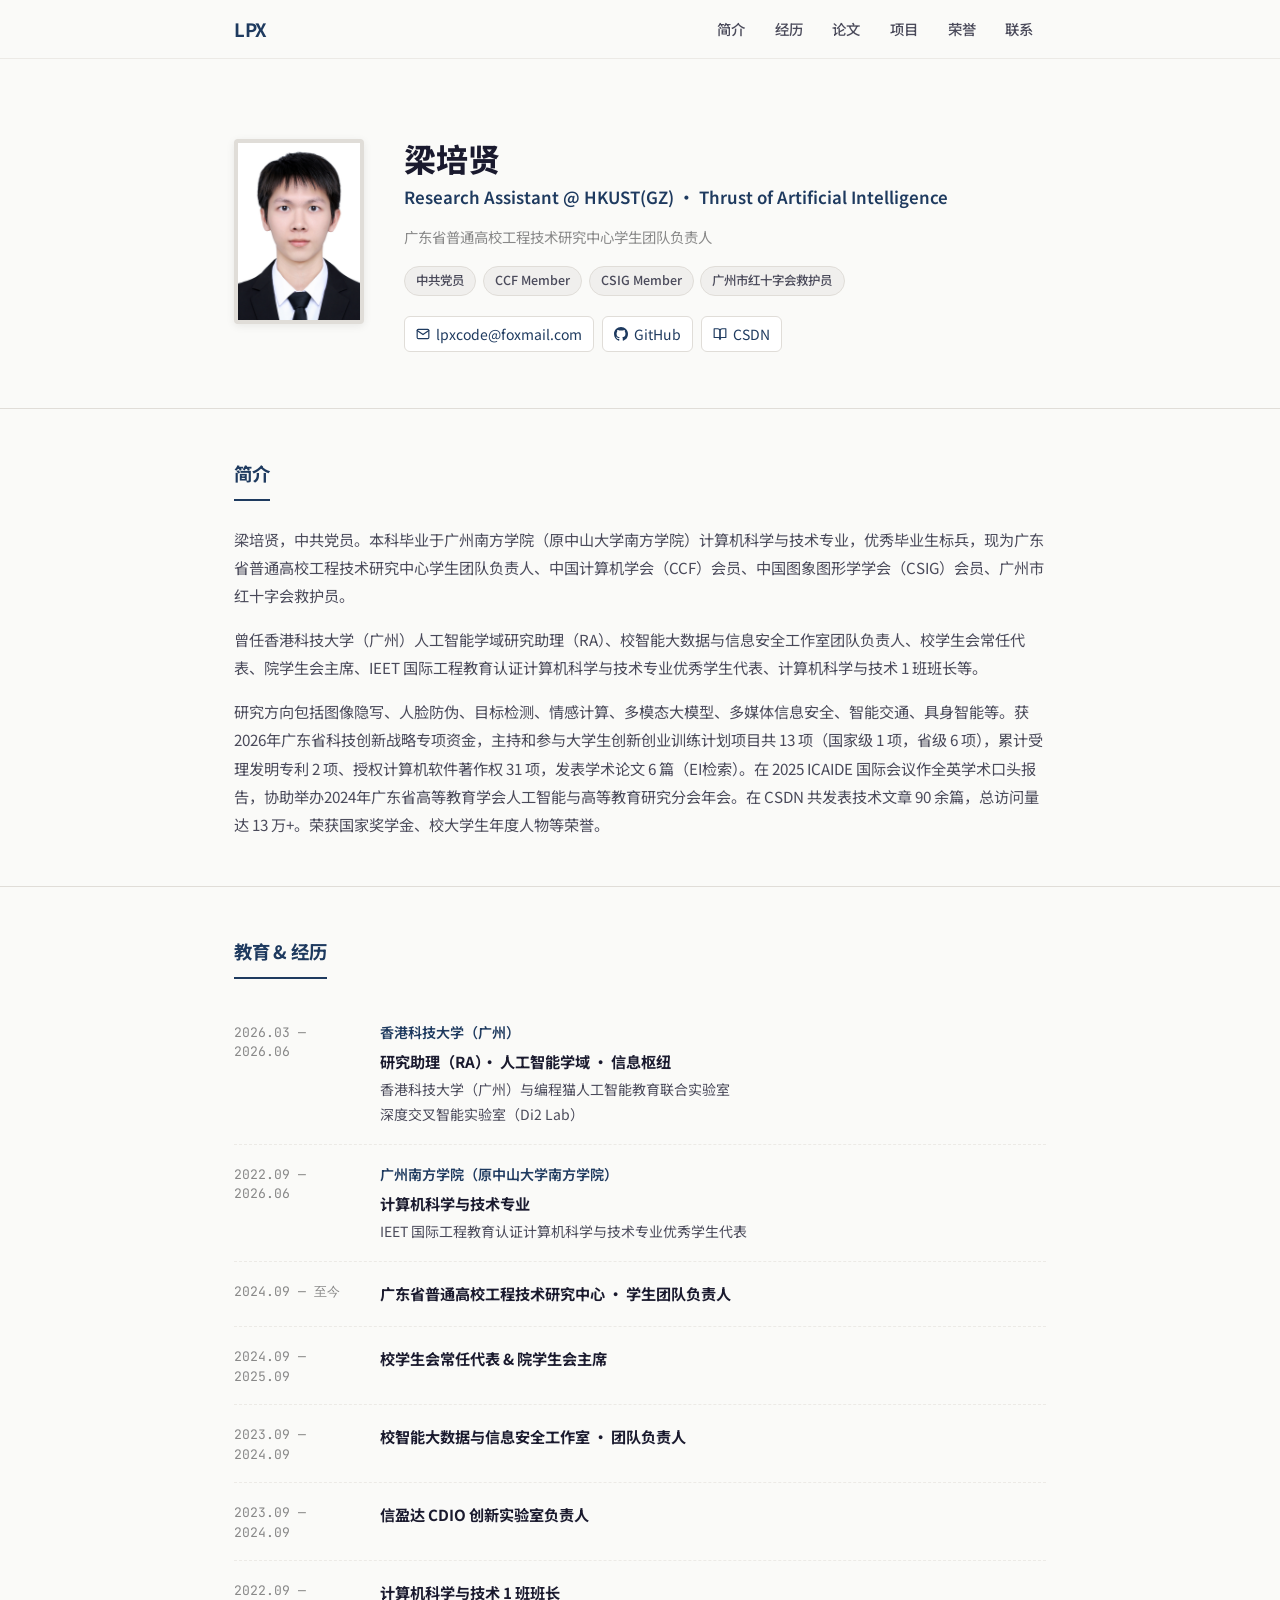
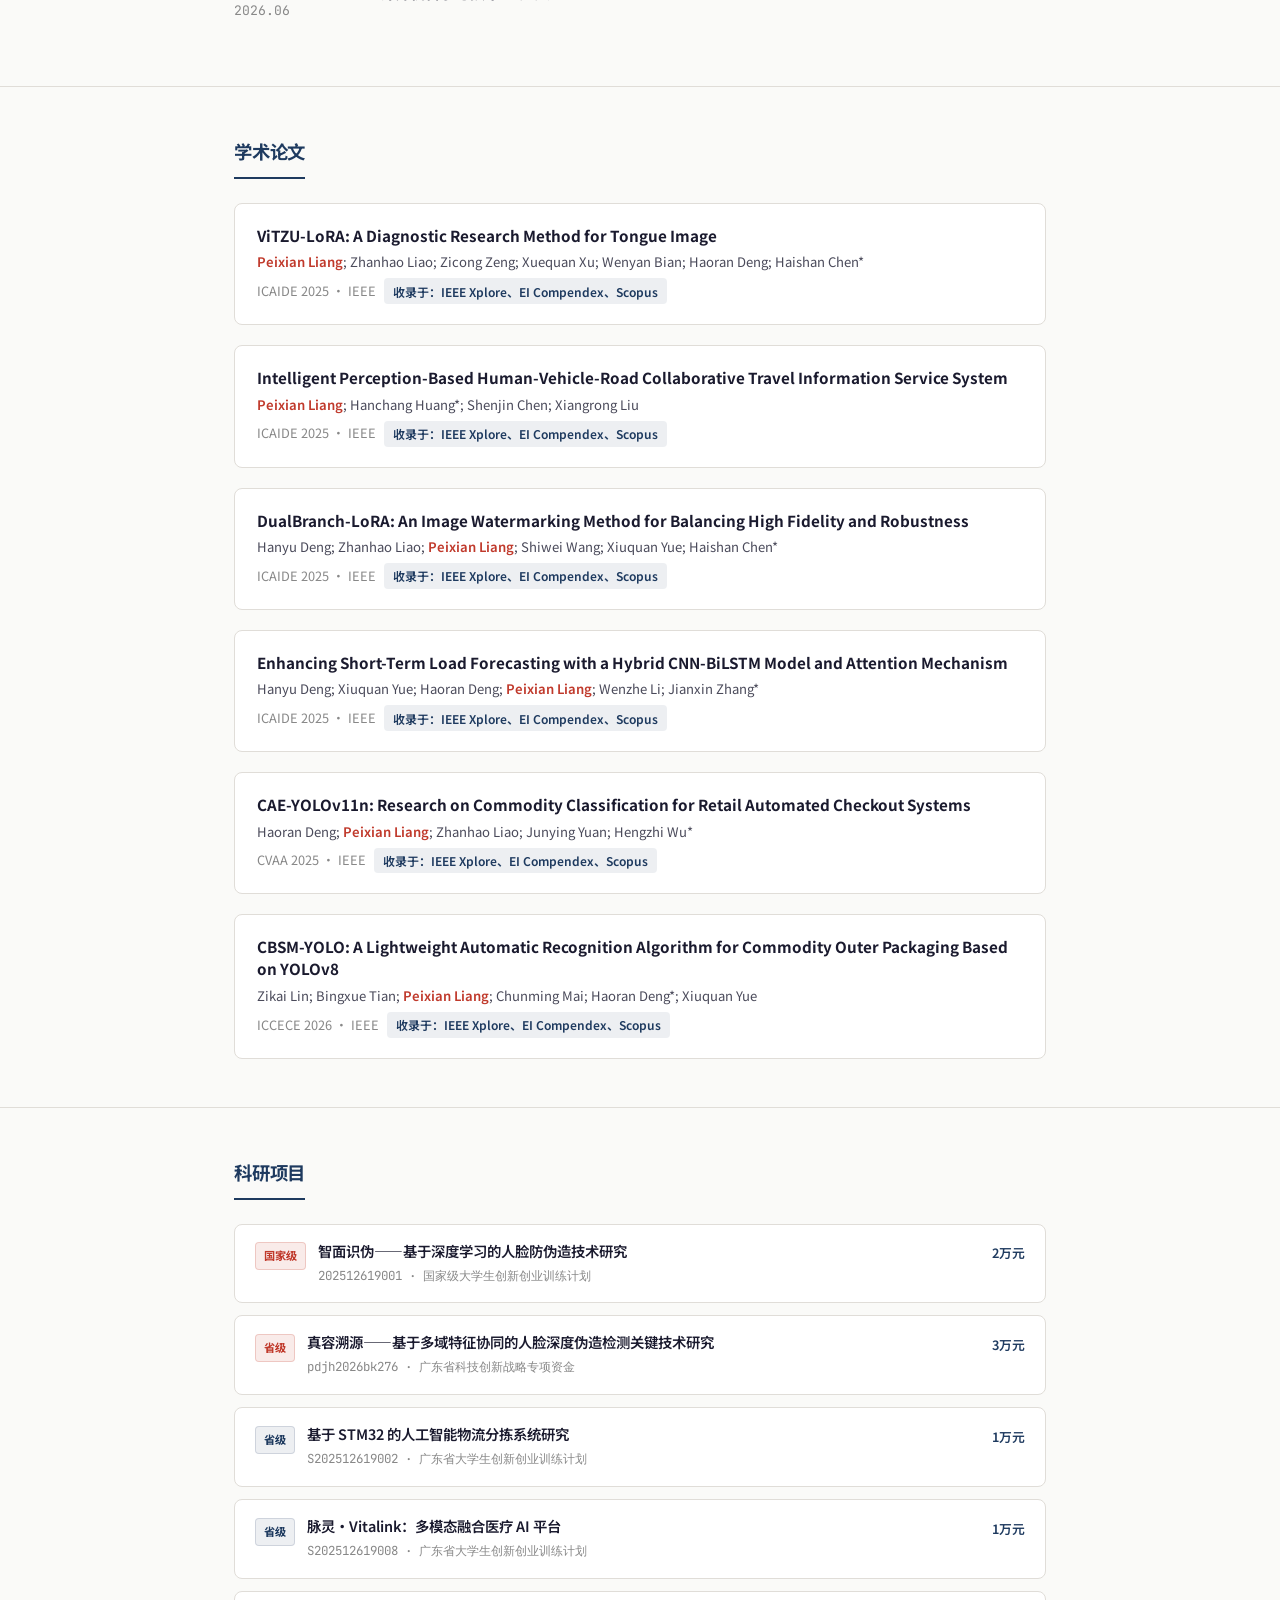
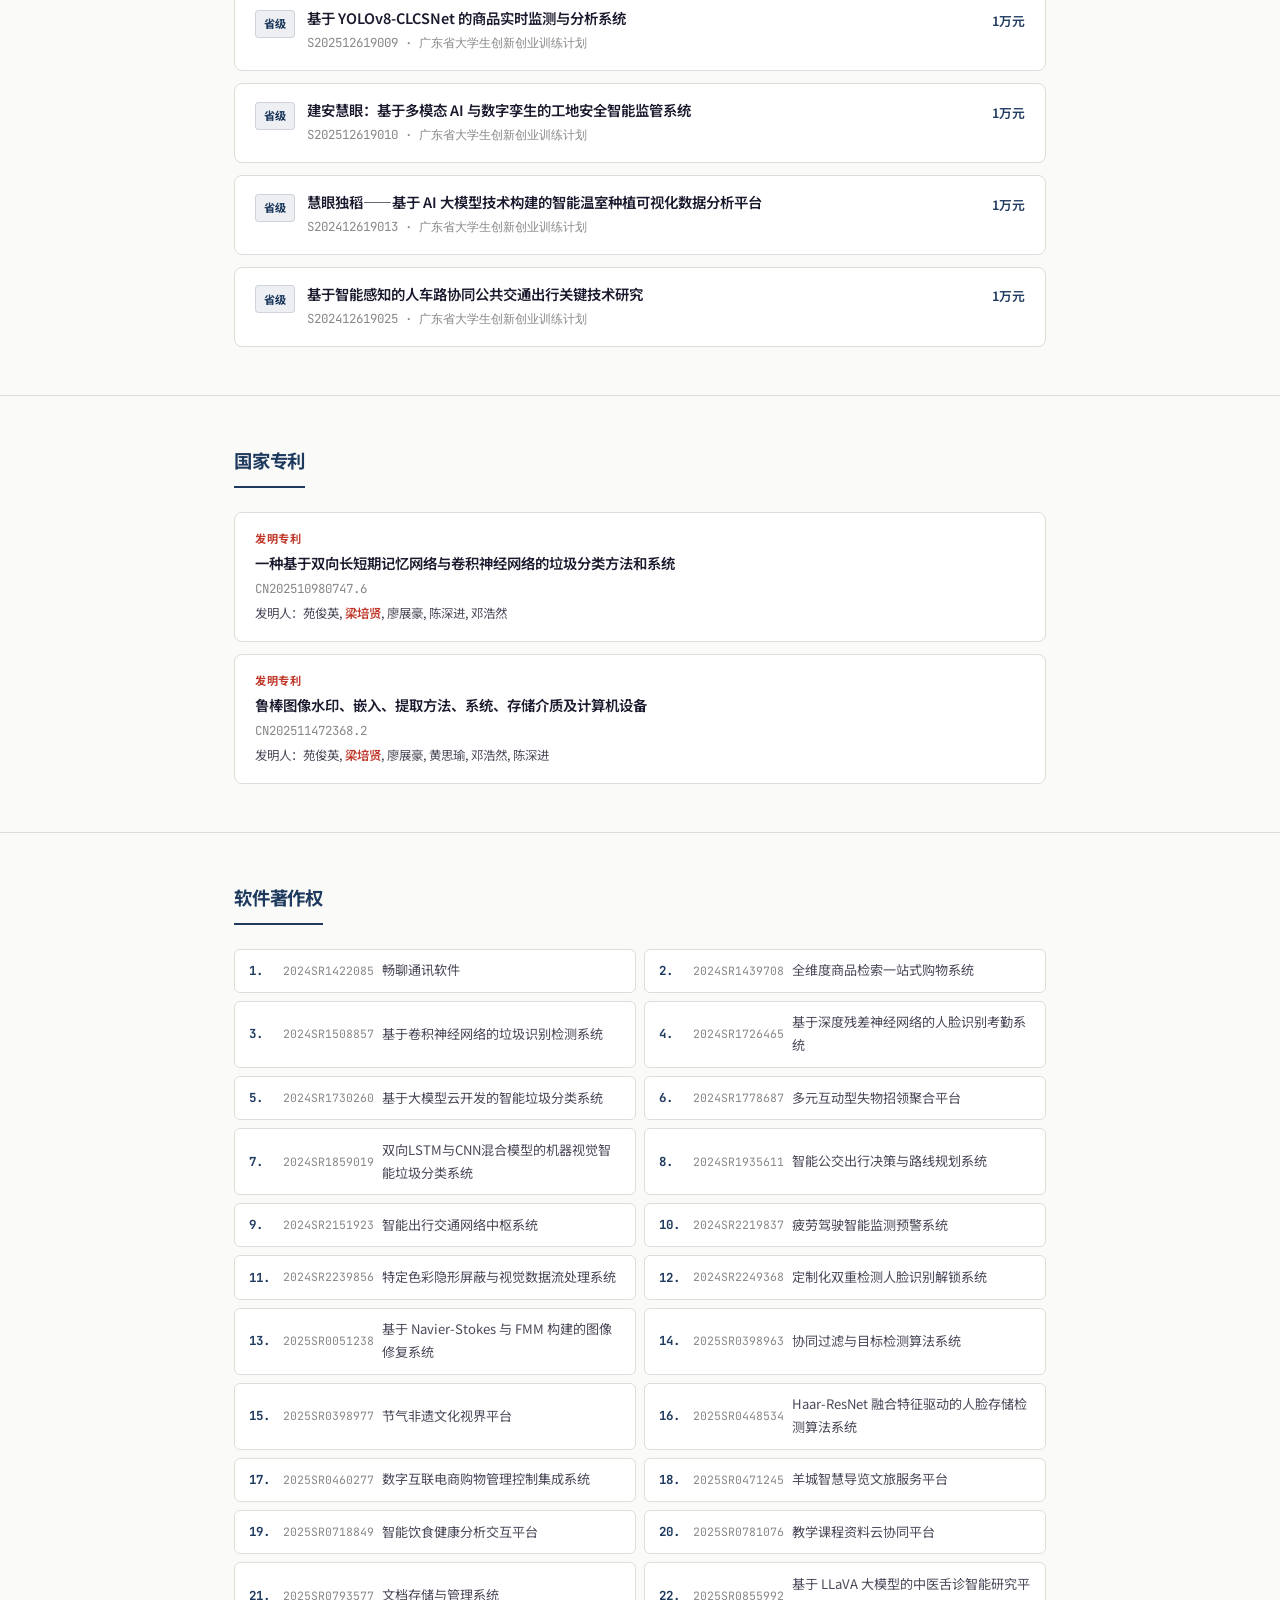
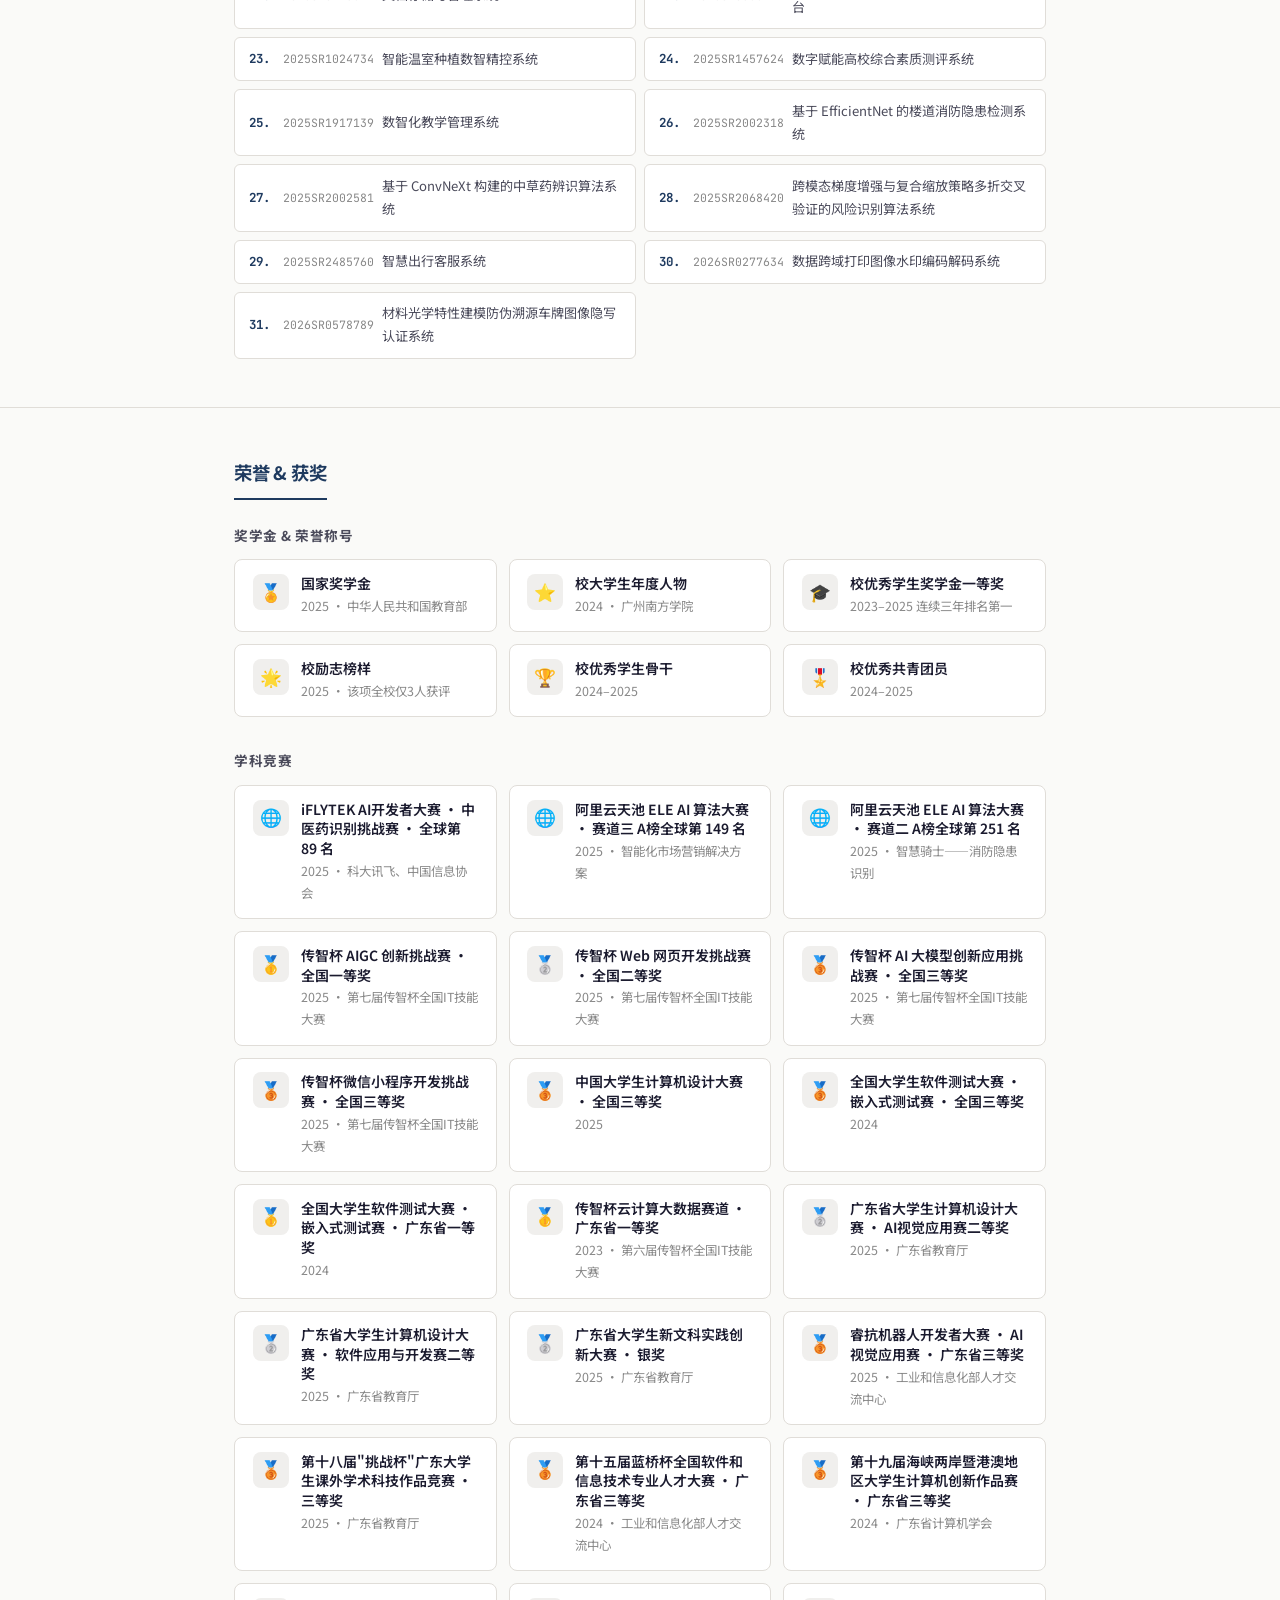
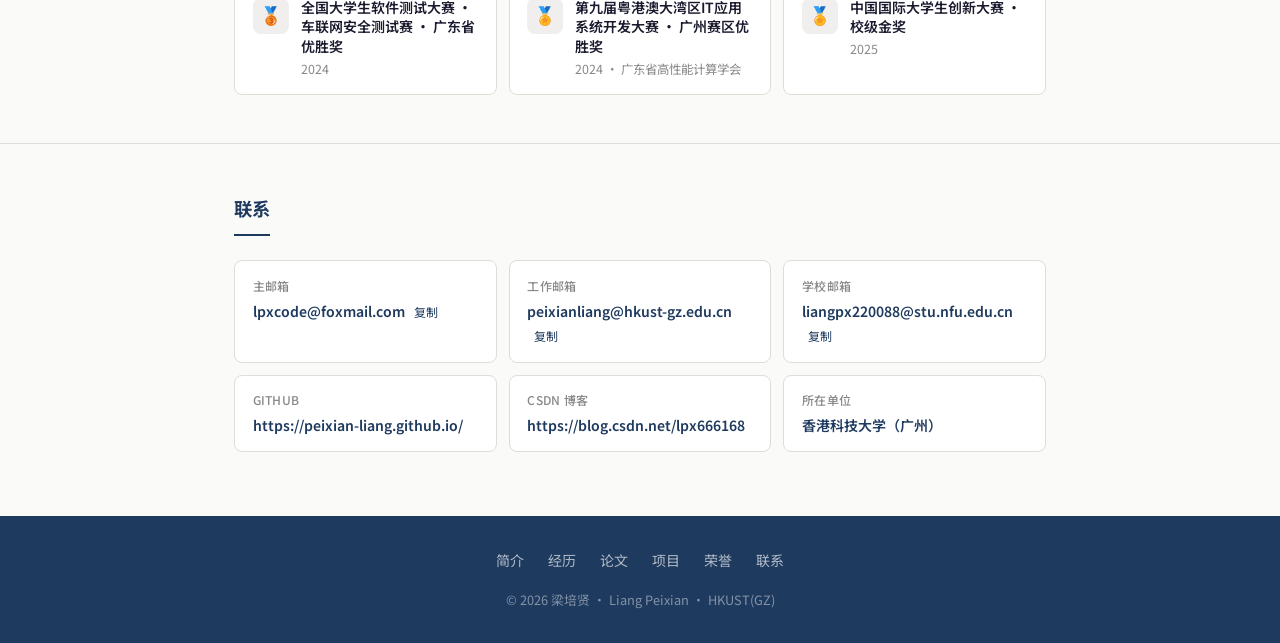
==== commit d778bfb9: "更新" ====
--- a/index.html
+++ b/index.html
@@ -480,7 +480,7 @@
       <!-- Software Copyrights -->
       <section class="section" id="softwares">
         <div class="container">
-          <h2 class="section-title">软件著作权（31 项）</h2>
+          <h2 class="section-title">软件著作权</h2>
           <div class="soft-list">
             <div class="soft-item">
               <span class="soft-index">1.</span><span class="soft-num">2024SR1422085</span>畅聊通讯软件
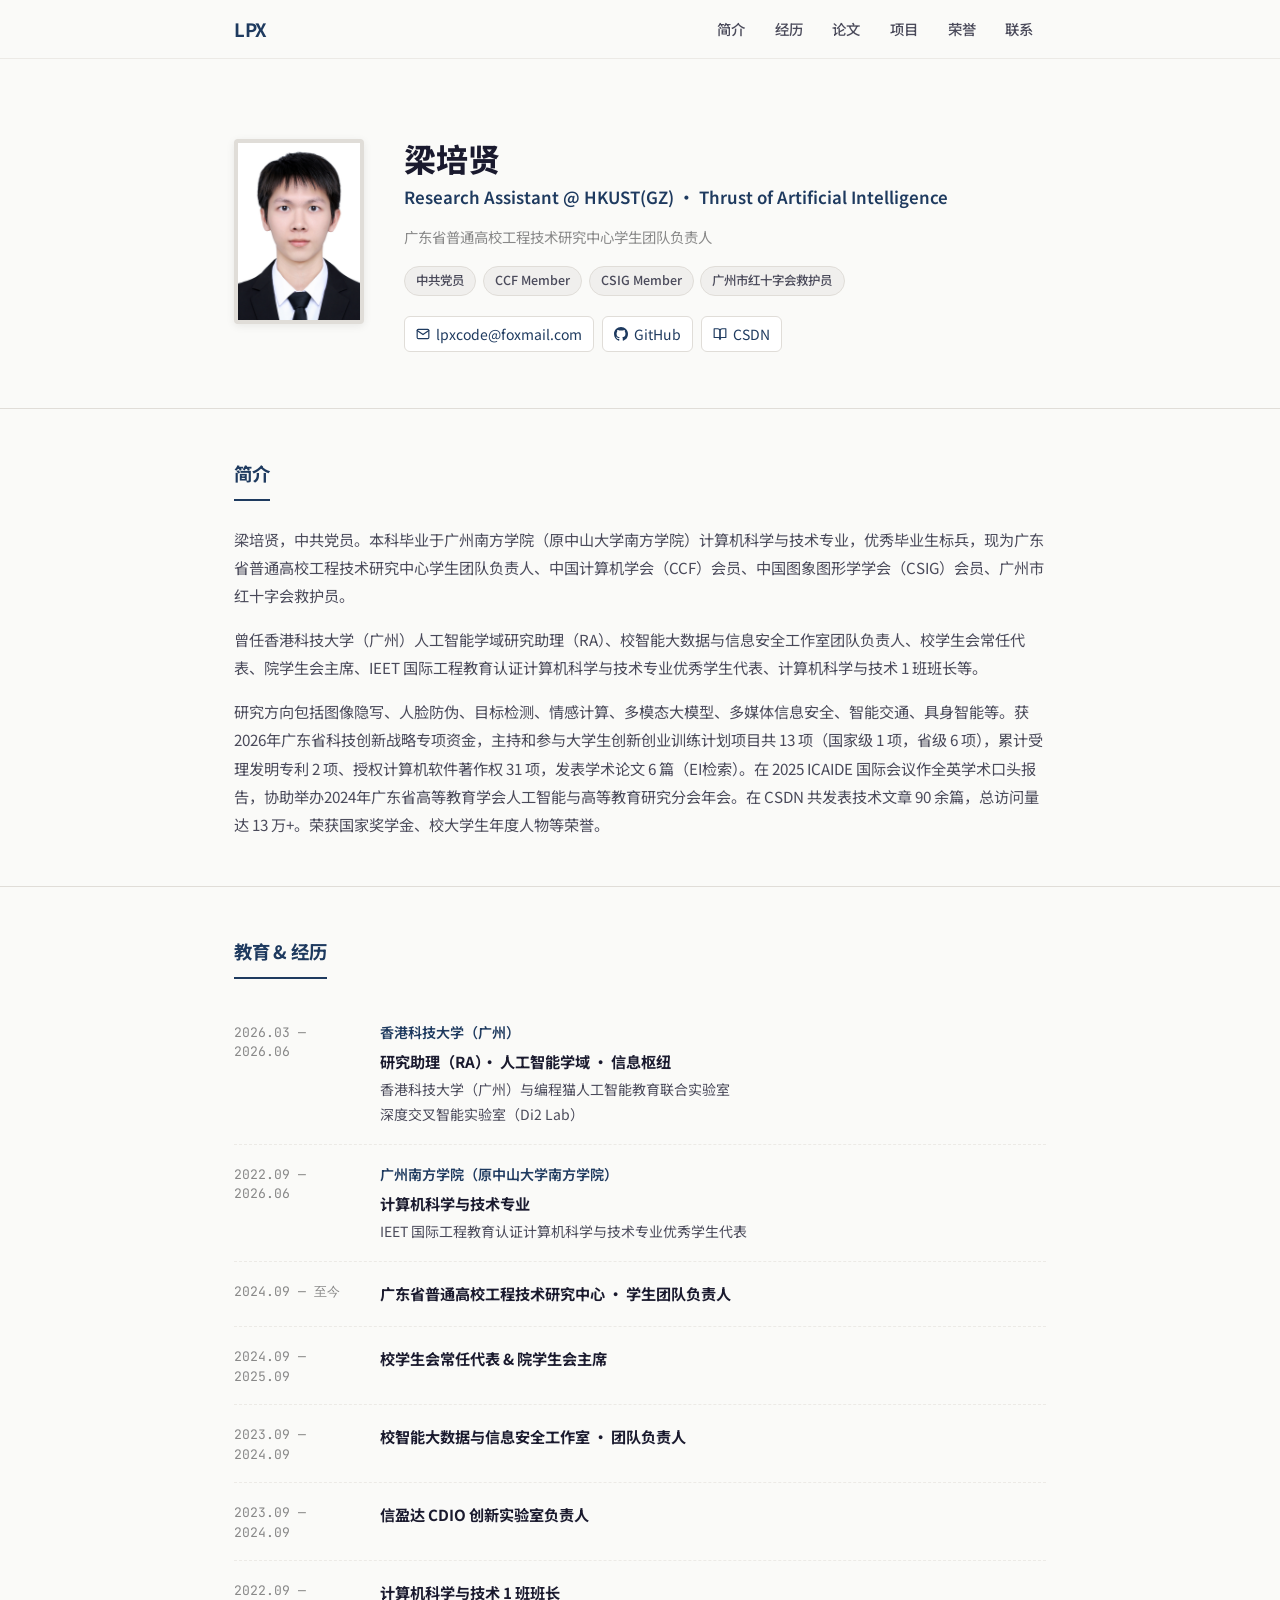
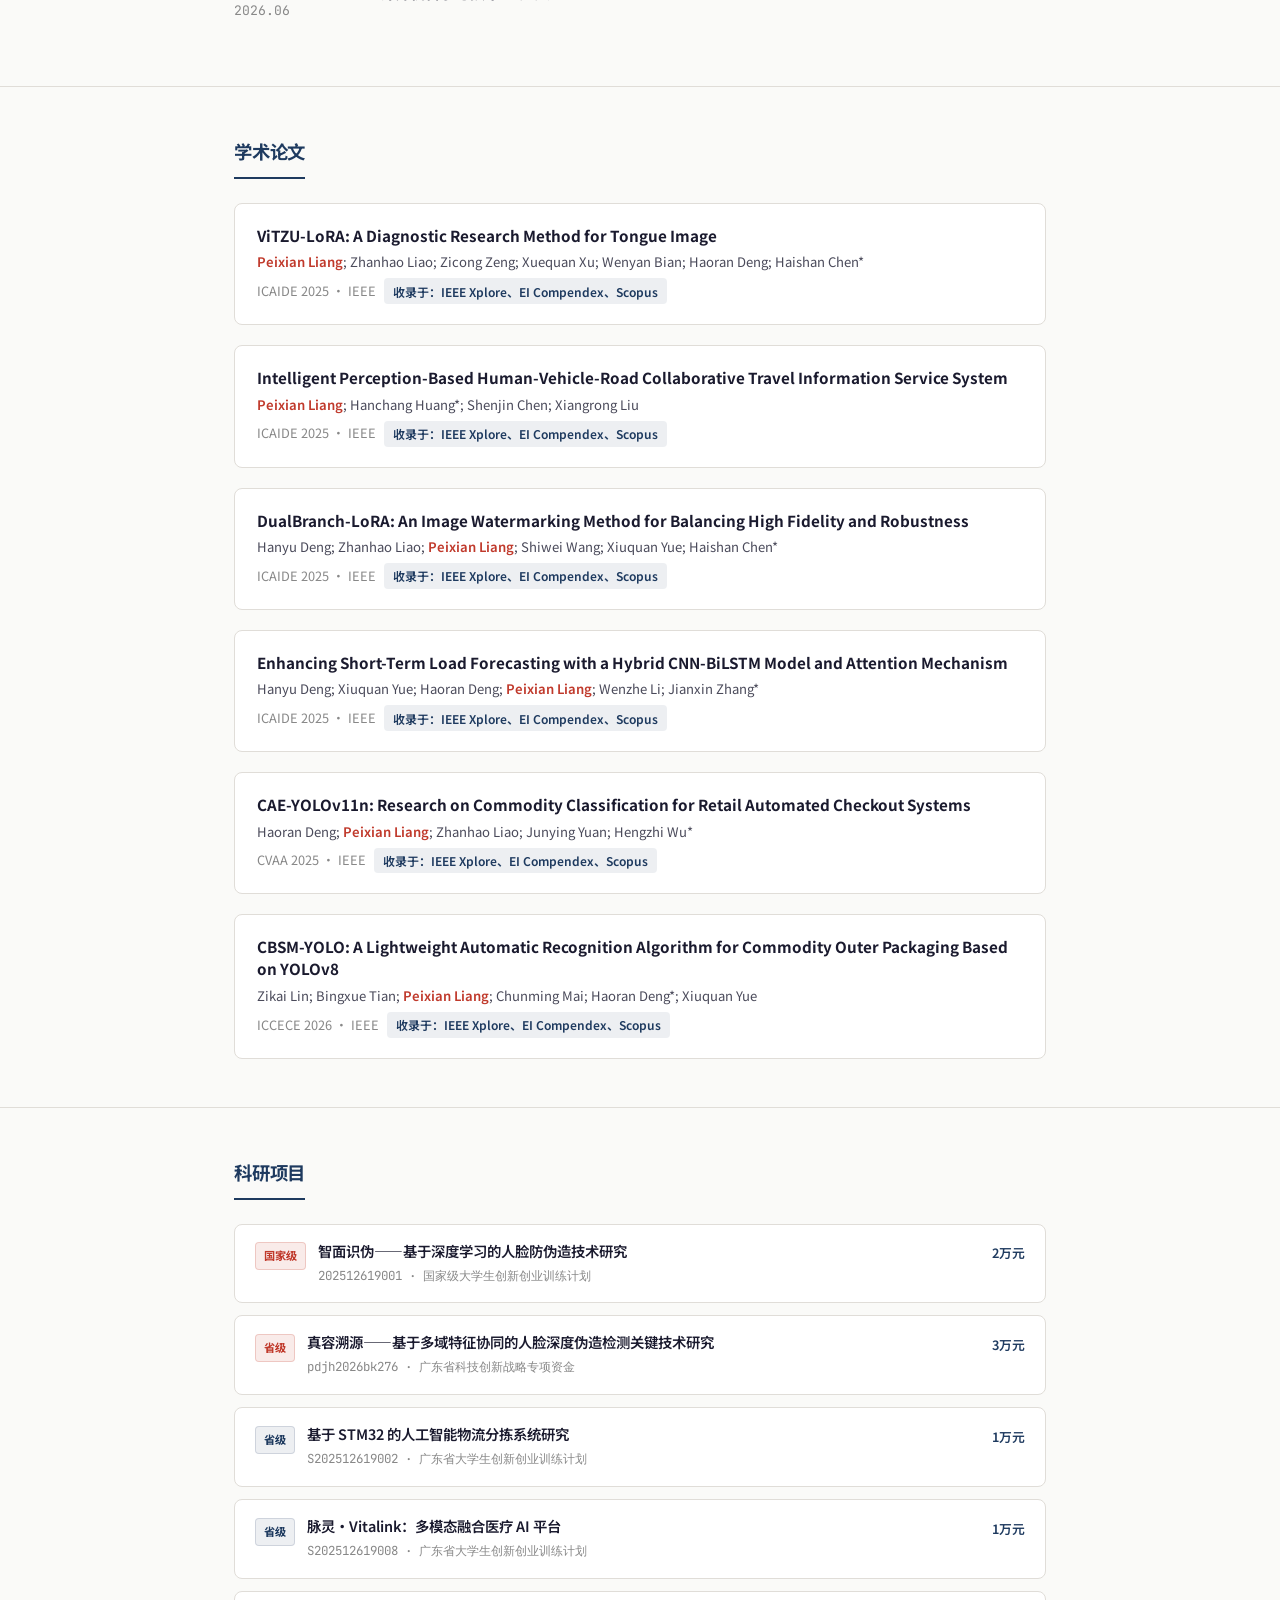
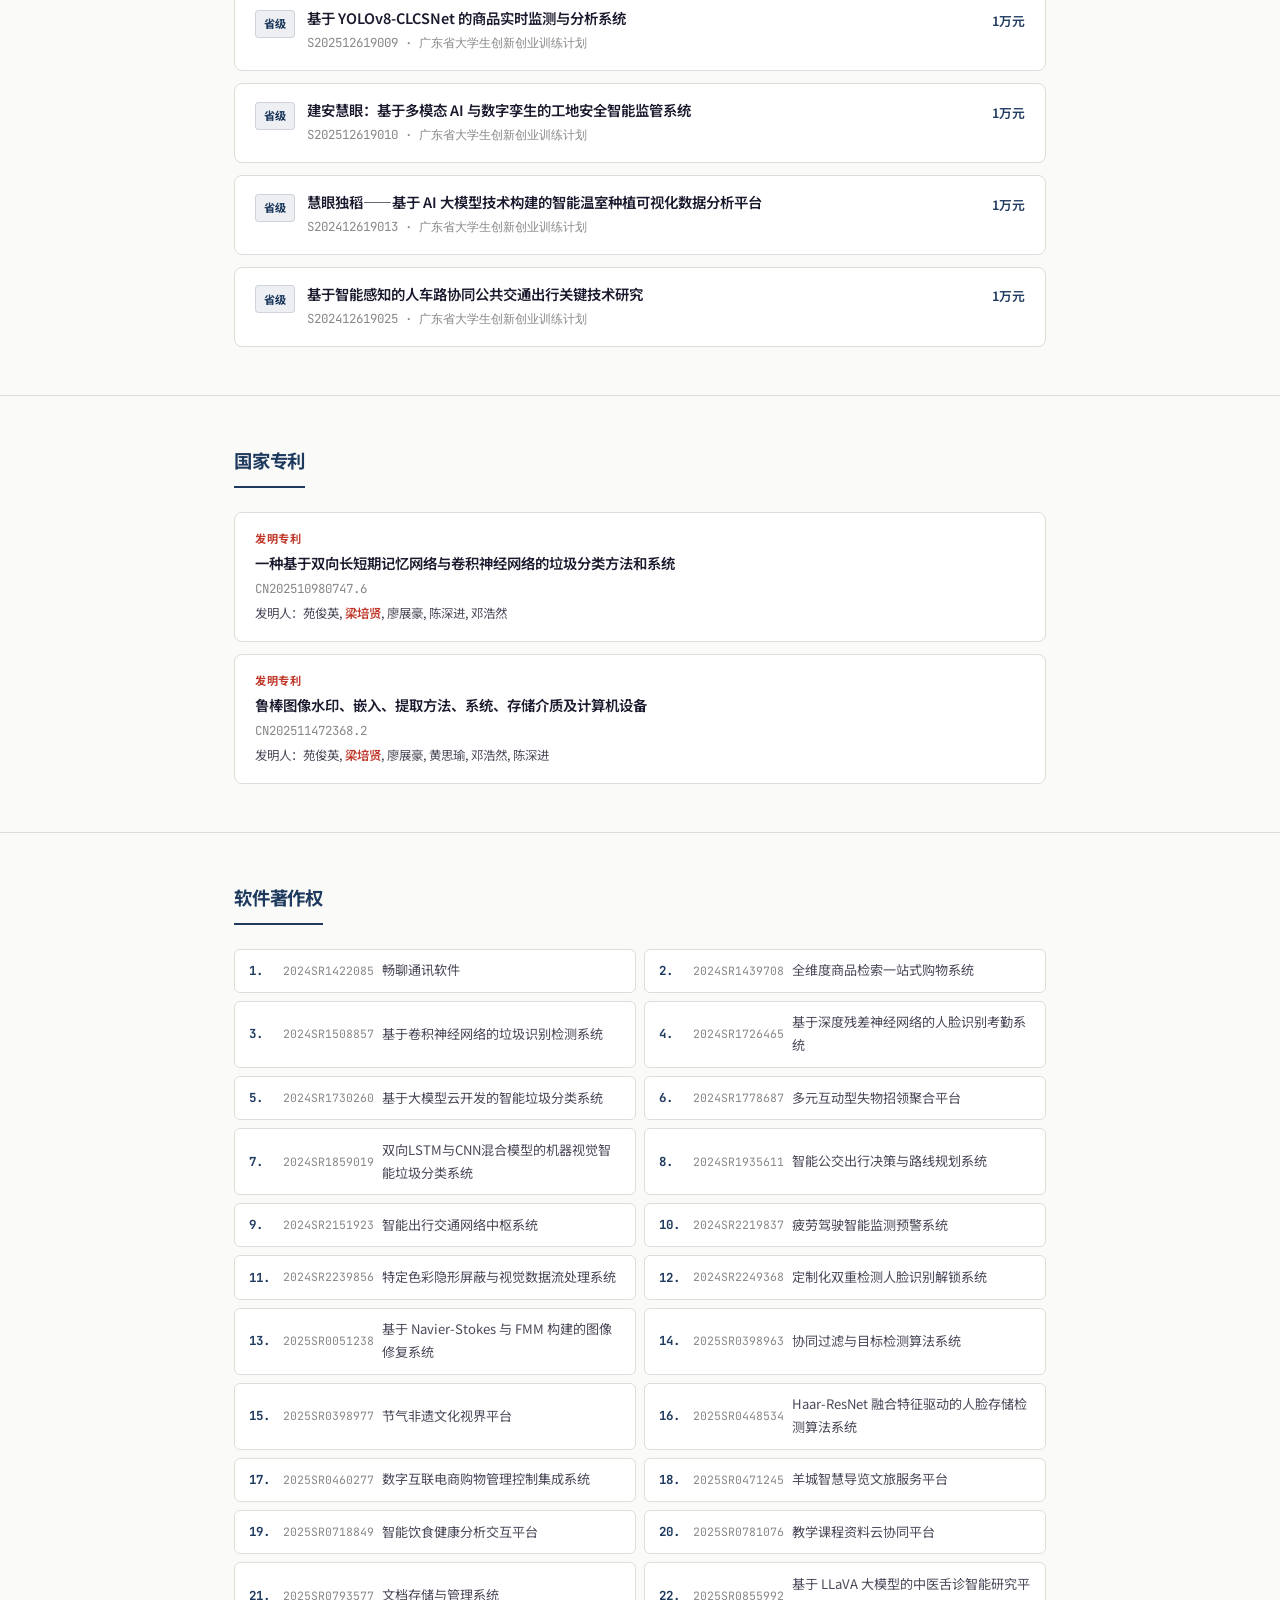
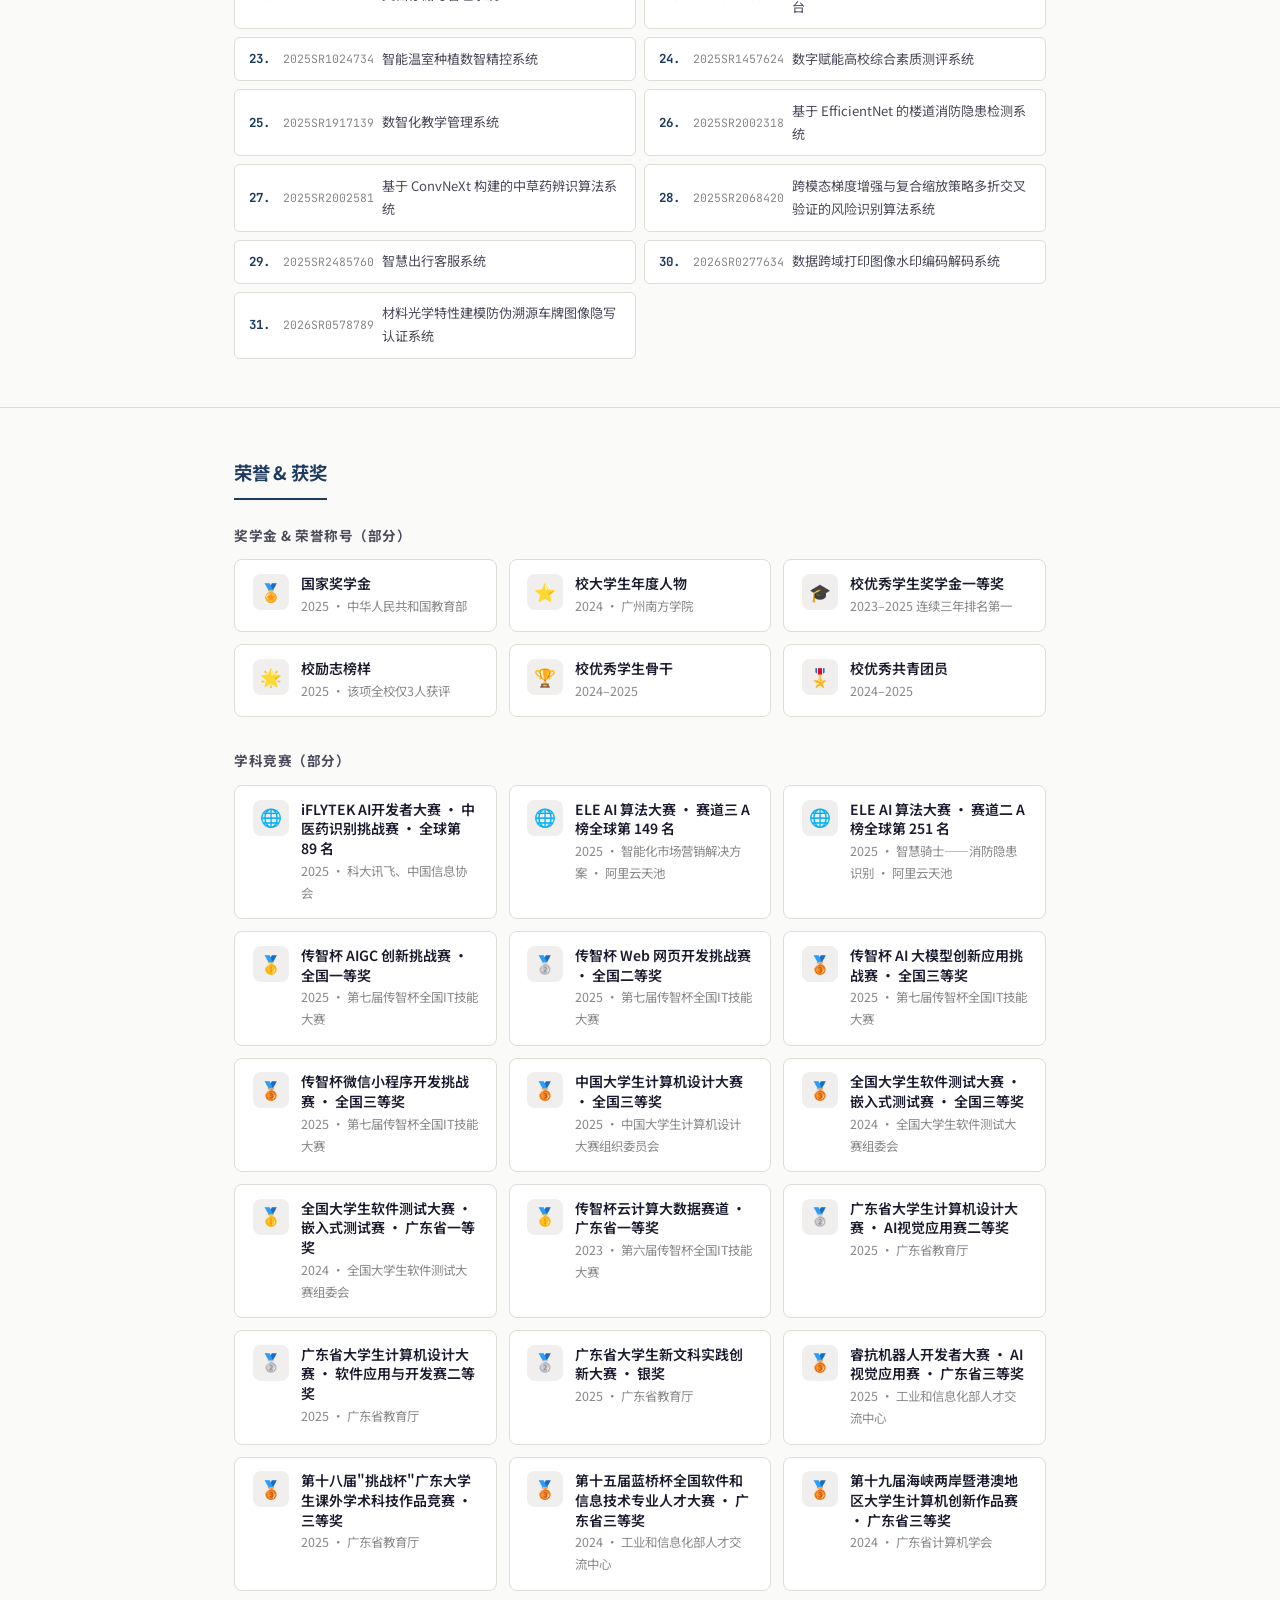
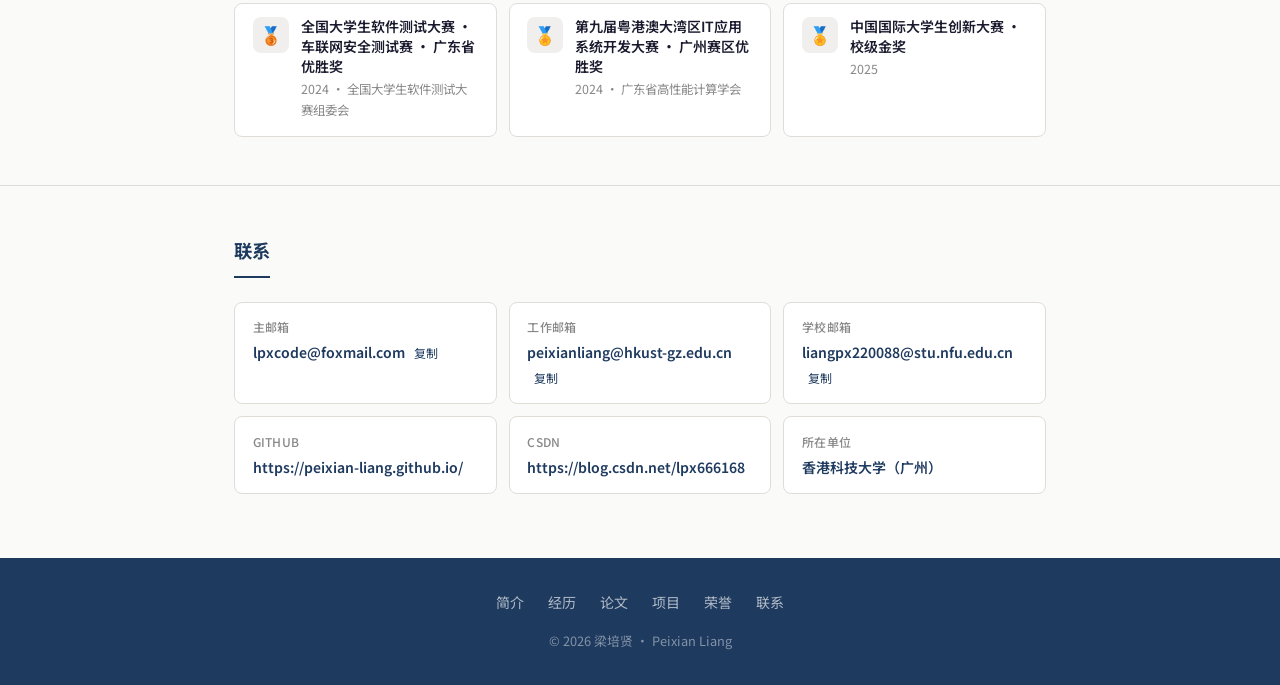
==== commit 8ac05f4a: "更新" ====
--- a/index.html
+++ b/index.html
@@ -621,7 +621,7 @@
                 letter-spacing: 0.5px;
               "
             >
-              奖学金 &amp; 荣誉称号
+              奖学金 &amp; 荣誉称号（部分）
             </div>
             <div class="awards-grid">
               <div class="award-item">
@@ -681,7 +681,7 @@
                 letter-spacing: 0.5px;
               "
             >
-              学科竞赛
+              学科竞赛（部分）
             </div>
             <div class="awards-grid">
               <!-- 全球 / 国际 -->
@@ -698,18 +698,18 @@
                 <div class="award-icon">🌐</div>
                 <div>
                   <div class="award-name">
-                    阿里云天池 ELE AI 算法大赛 · 赛道三 A榜全球第 149 名
-                  </div>
-                  <div class="award-org">2025 · 智能化市场营销解决方案</div>
+                    ELE AI 算法大赛 · 赛道三 A榜全球第 149 名
+                  </div>
+                  <div class="award-org">2025 · 智能化市场营销解决方案 · 阿里云天池</div>
                 </div>
               </div>
               <div class="award-item">
                 <div class="award-icon">🌐</div>
                 <div>
                   <div class="award-name">
-                    阿里云天池 ELE AI 算法大赛 · 赛道二 A榜全球第 251 名
-                  </div>
-                  <div class="award-org">2025 · 智慧骑士——消防隐患识别</div>
+                    ELE AI 算法大赛 · 赛道二 A榜全球第 251 名
+                  </div>
+                  <div class="award-org">2025 · 智慧骑士——消防隐患识别 · 阿里云天池</div>
                 </div>
               </div>
               <!-- 全国 -->
@@ -755,7 +755,7 @@
                   <div class="award-name">
                     中国大学生计算机设计大赛 · 全国三等奖
                   </div>
-                  <div class="award-org">2025</div>
+                  <div class="award-org">2025 · 中国大学生计算机设计大赛组织委员会</div>
                 </div>
               </div>
               <div class="award-item">
@@ -764,7 +764,7 @@
                   <div class="award-name">
                     全国大学生软件测试大赛 · 嵌入式测试赛 · 全国三等奖
                   </div>
-                  <div class="award-org">2024</div>
+                  <div class="award-org">2024 · 全国大学生软件测试大赛组委会</div>
                 </div>
               </div>
               <!-- 广东省 -->
@@ -774,7 +774,7 @@
                   <div class="award-name">
                     全国大学生软件测试大赛 · 嵌入式测试赛 · 广东省一等奖
                   </div>
-                  <div class="award-org">2024</div>
+                  <div class="award-org">2024 · 全国大学生软件测试大赛组委会</div>
                 </div>
               </div>
               <div class="award-item">
@@ -857,7 +857,7 @@
                   <div class="award-name">
                     全国大学生软件测试大赛 · 车联网安全测试赛 · 广东省优胜奖
                   </div>
-                  <div class="award-org">2024</div>
+                  <div class="award-org">2024 · 全国大学生软件测试大赛组委会</div>
                 </div>
               </div>
               <div class="award-item">
@@ -970,7 +970,7 @@
               </div>
             </div>
             <div class="contact-item">
-              <div class="contact-label">CSDN 博客</div>
+              <div class="contact-label">CSDN</div>
               <div class="contact-value">
                 <a
                   href="https://blog.csdn.net/lpx666168"
@@ -1001,7 +1001,7 @@
           <a href="#contact">联系</a>
         </div>
         <p class="footer-text">
-          &copy; 2026 梁培贤 · Liang Peixian · HKUST(GZ)
+          &copy; 2026 梁培贤 · Peixian Liang
         </p>
       </div>
     </footer>
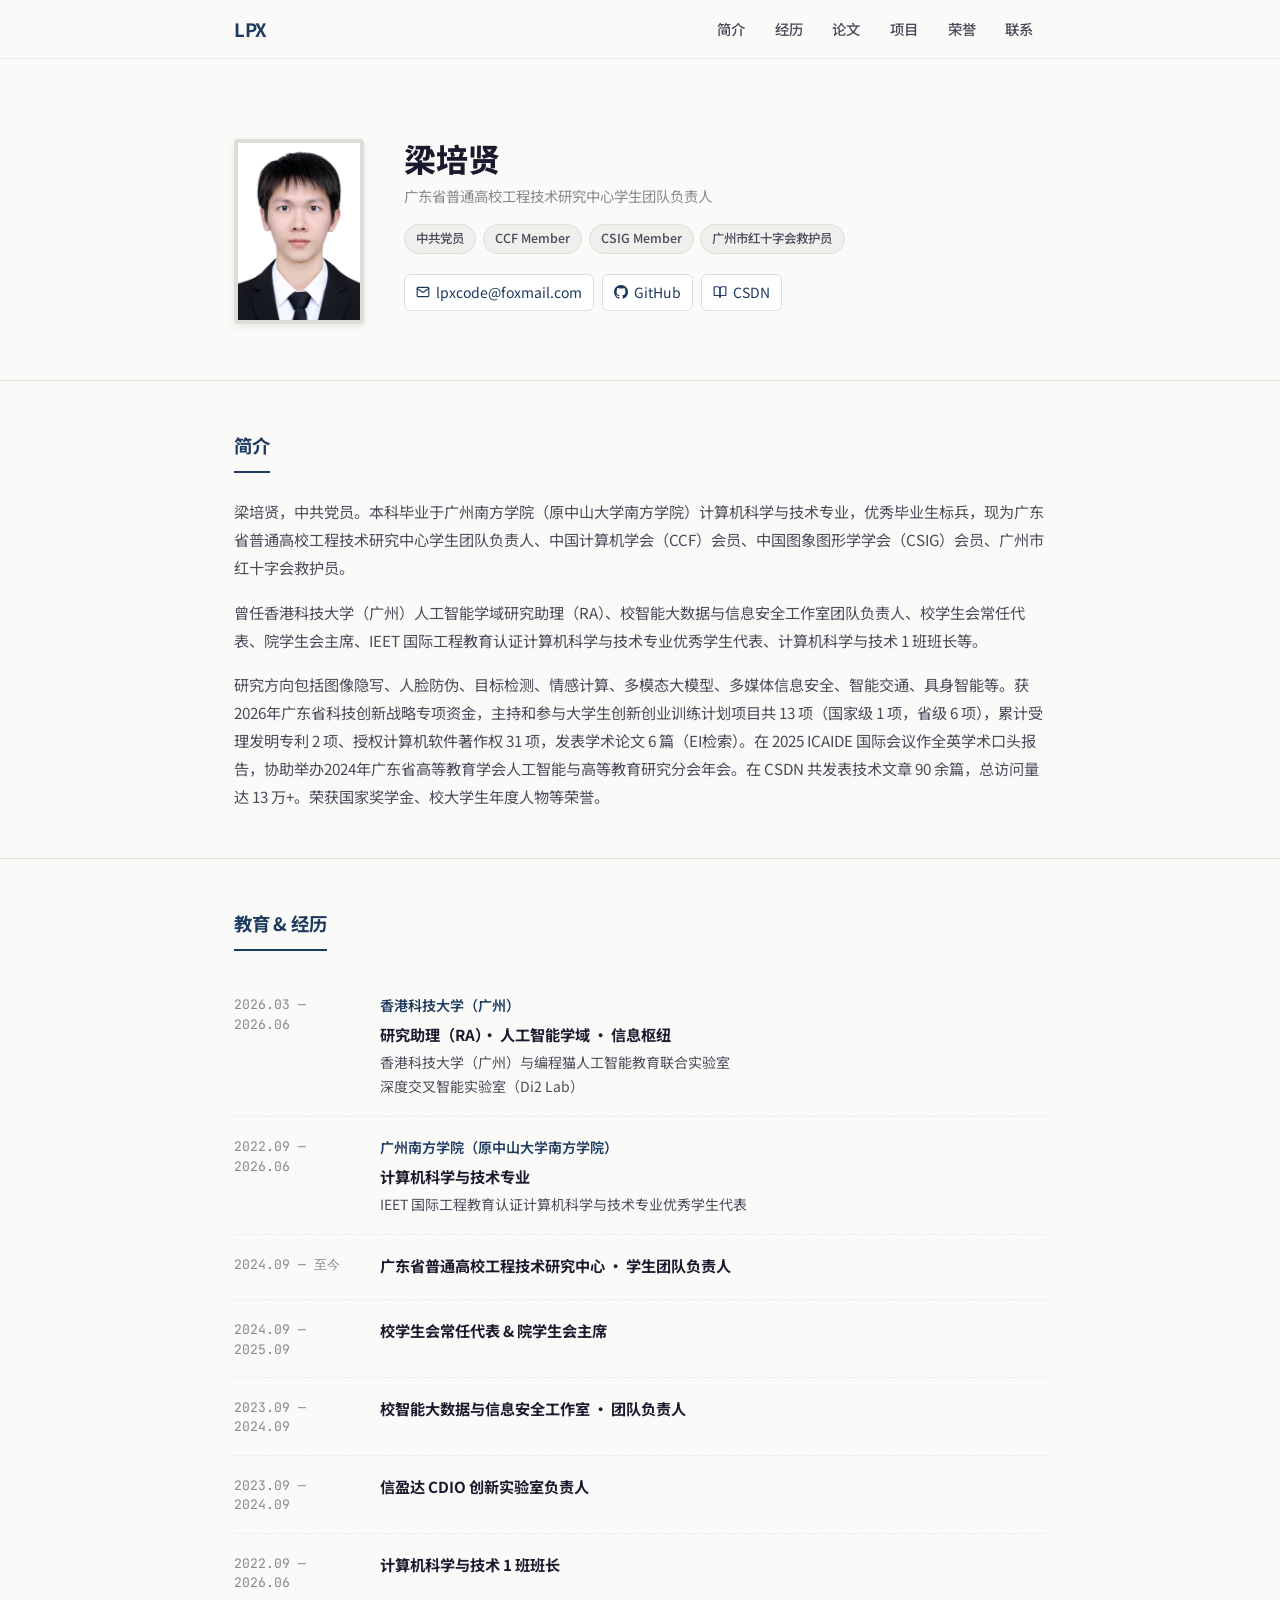
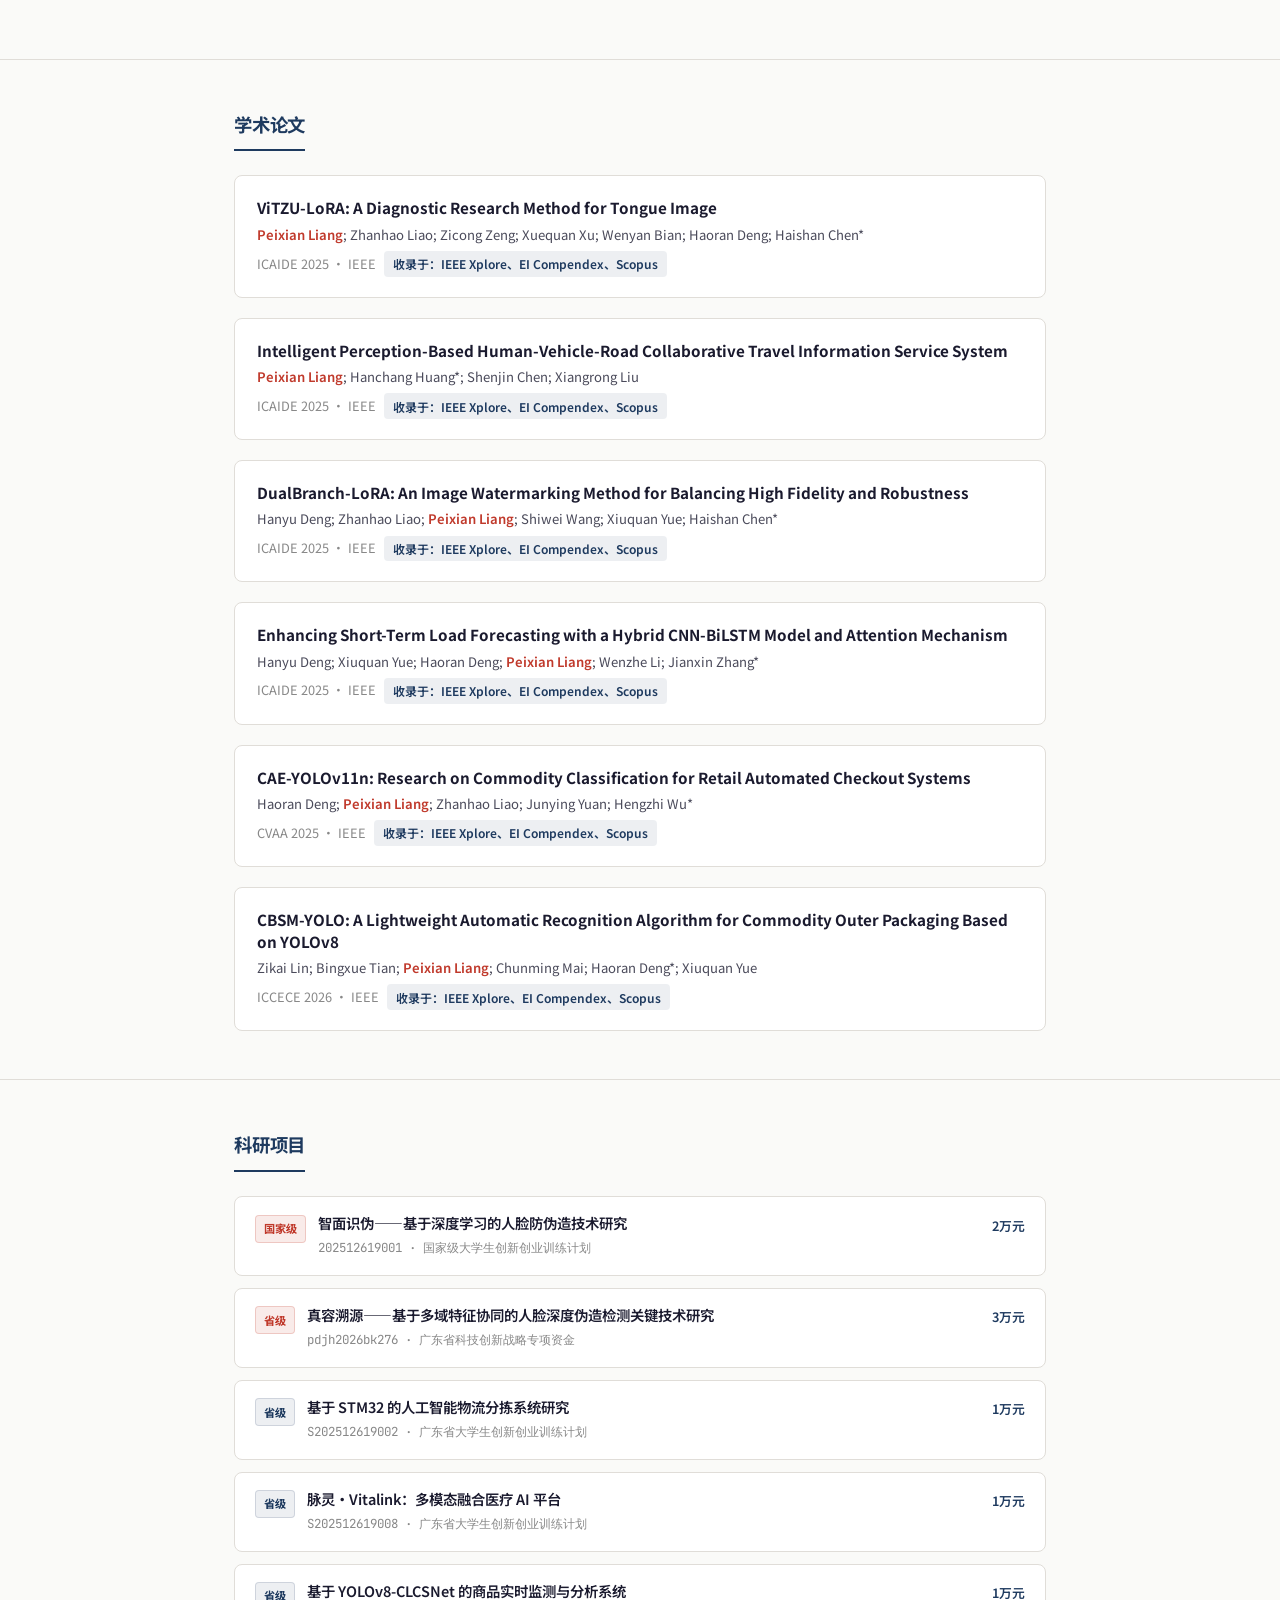
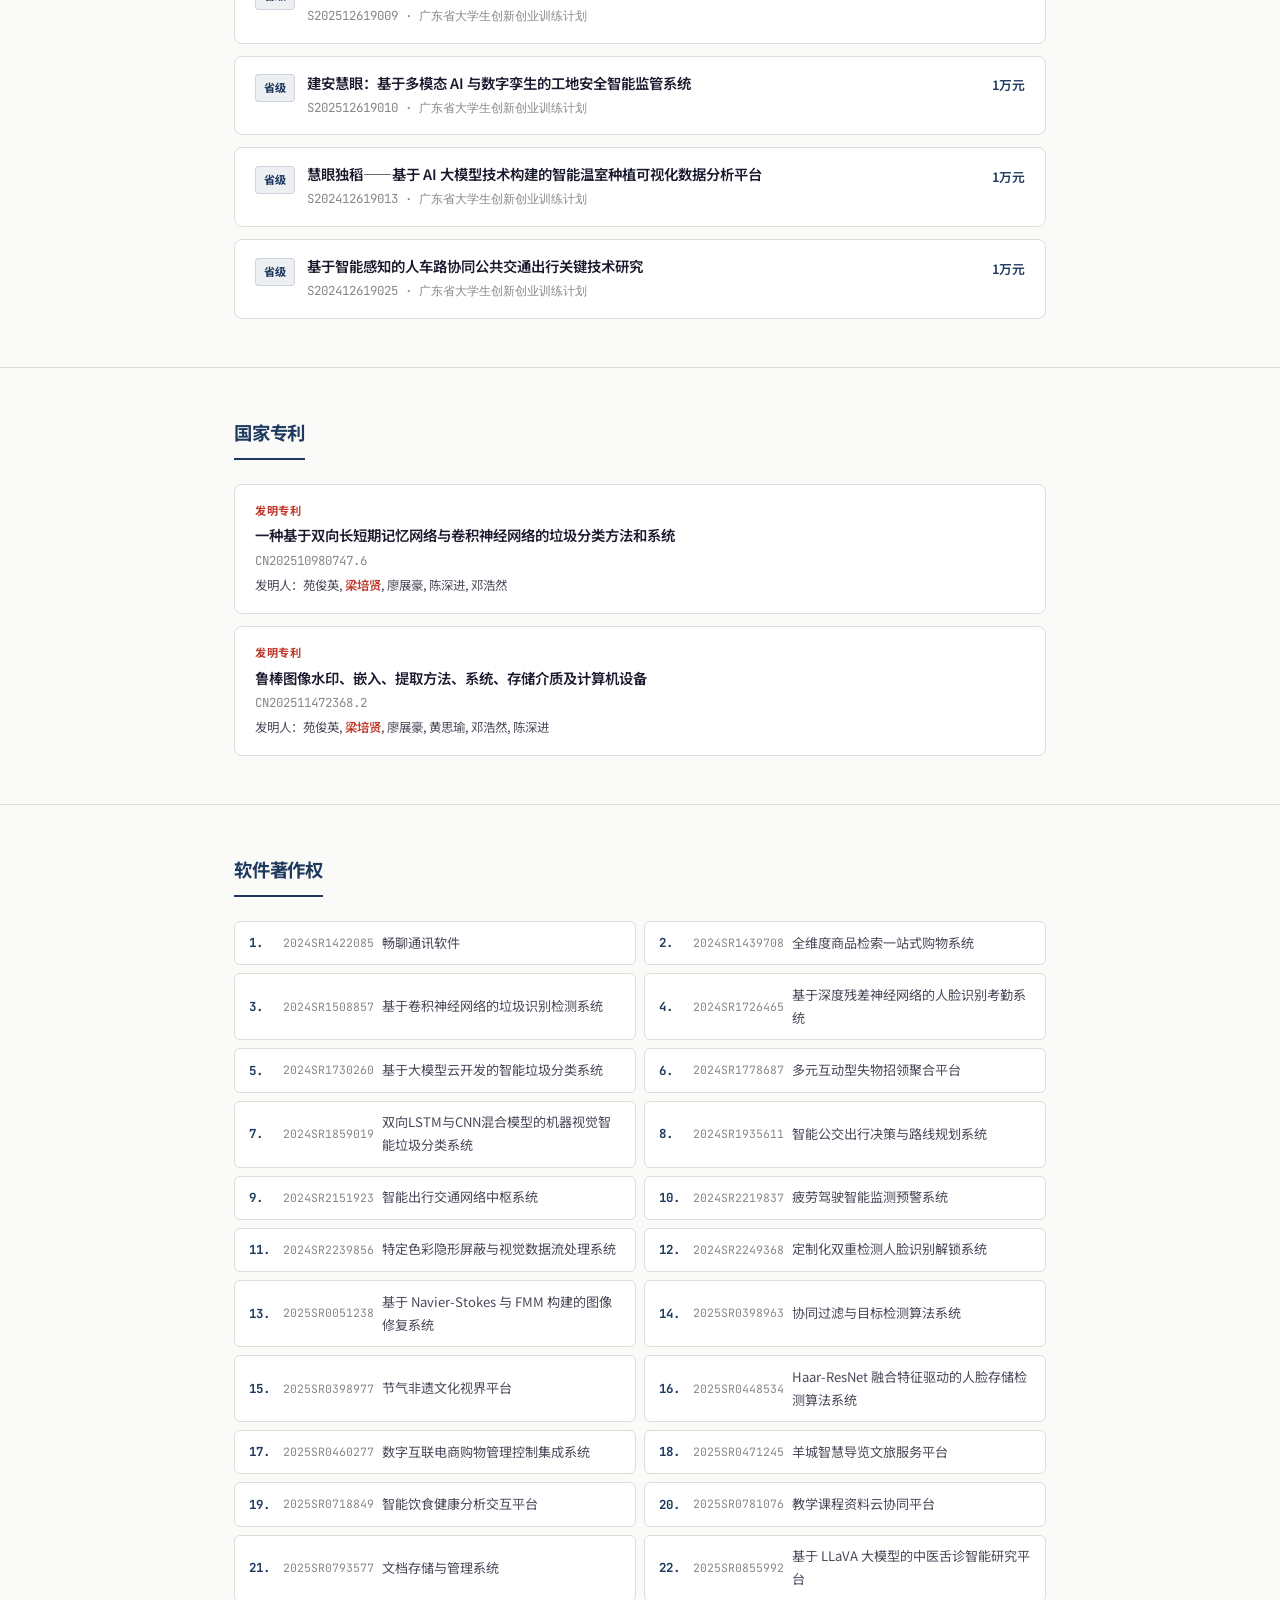
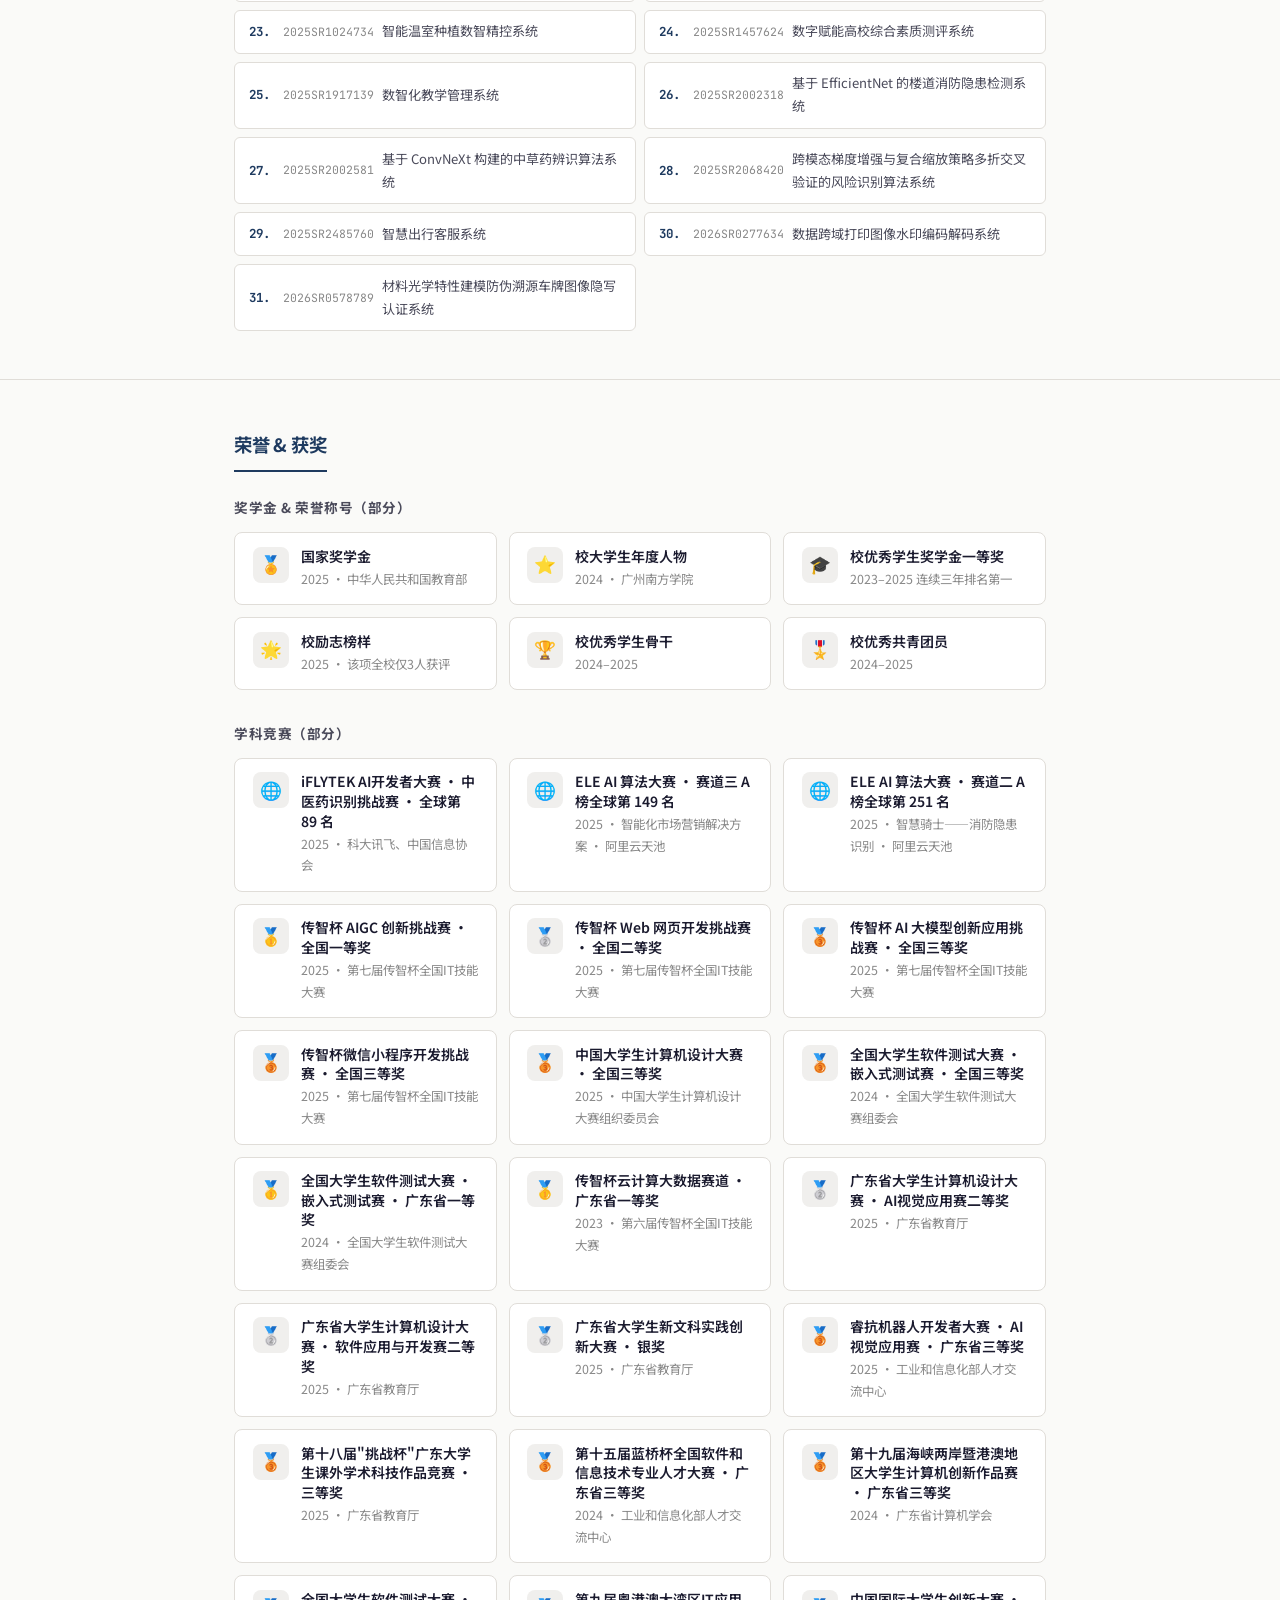
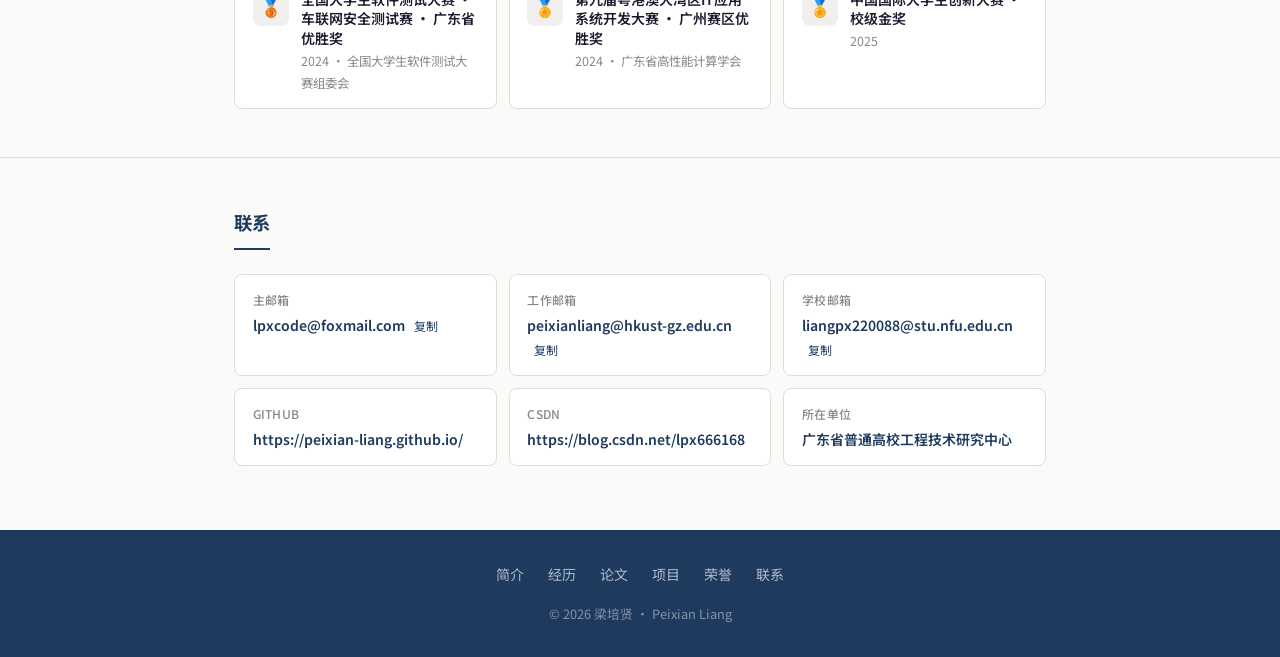
==== commit 9eeddea7: "更新" ====
--- a/index.html
+++ b/index.html
@@ -6,7 +6,7 @@
     <title>梁培贤</title>
     <meta
       name="description"
-      content="梁培贤的个人主页 - 香港科技大学（广州）研究助理，CCF & CSIG 会员，研究方向包括图像水印、人脸防伪等。"
+      content="梁培贤的个人主页"
     />
     <meta name="author" content="梁培贤" />
 
@@ -62,9 +62,9 @@
           </div>
           <div class="header-info">
             <h1>梁培贤</h1>
-            <p class="subtitle">
+            <!-- <p class="subtitle">
               Research Assistant @ HKUST(GZ) · Thrust of Artificial Intelligence
-            </p>
+            </p> -->
             <p class="institution">
               广东省普通高校工程技术研究中心学生团队负责人
             </p>
@@ -982,7 +982,7 @@
             </div>
             <div class="contact-item">
               <div class="contact-label">所在单位</div>
-              <div class="contact-value">香港科技大学（广州）</div>
+              <div class="contact-value">广东省普通高校工程技术研究中心</div>
             </div>
           </div>
         </div>
